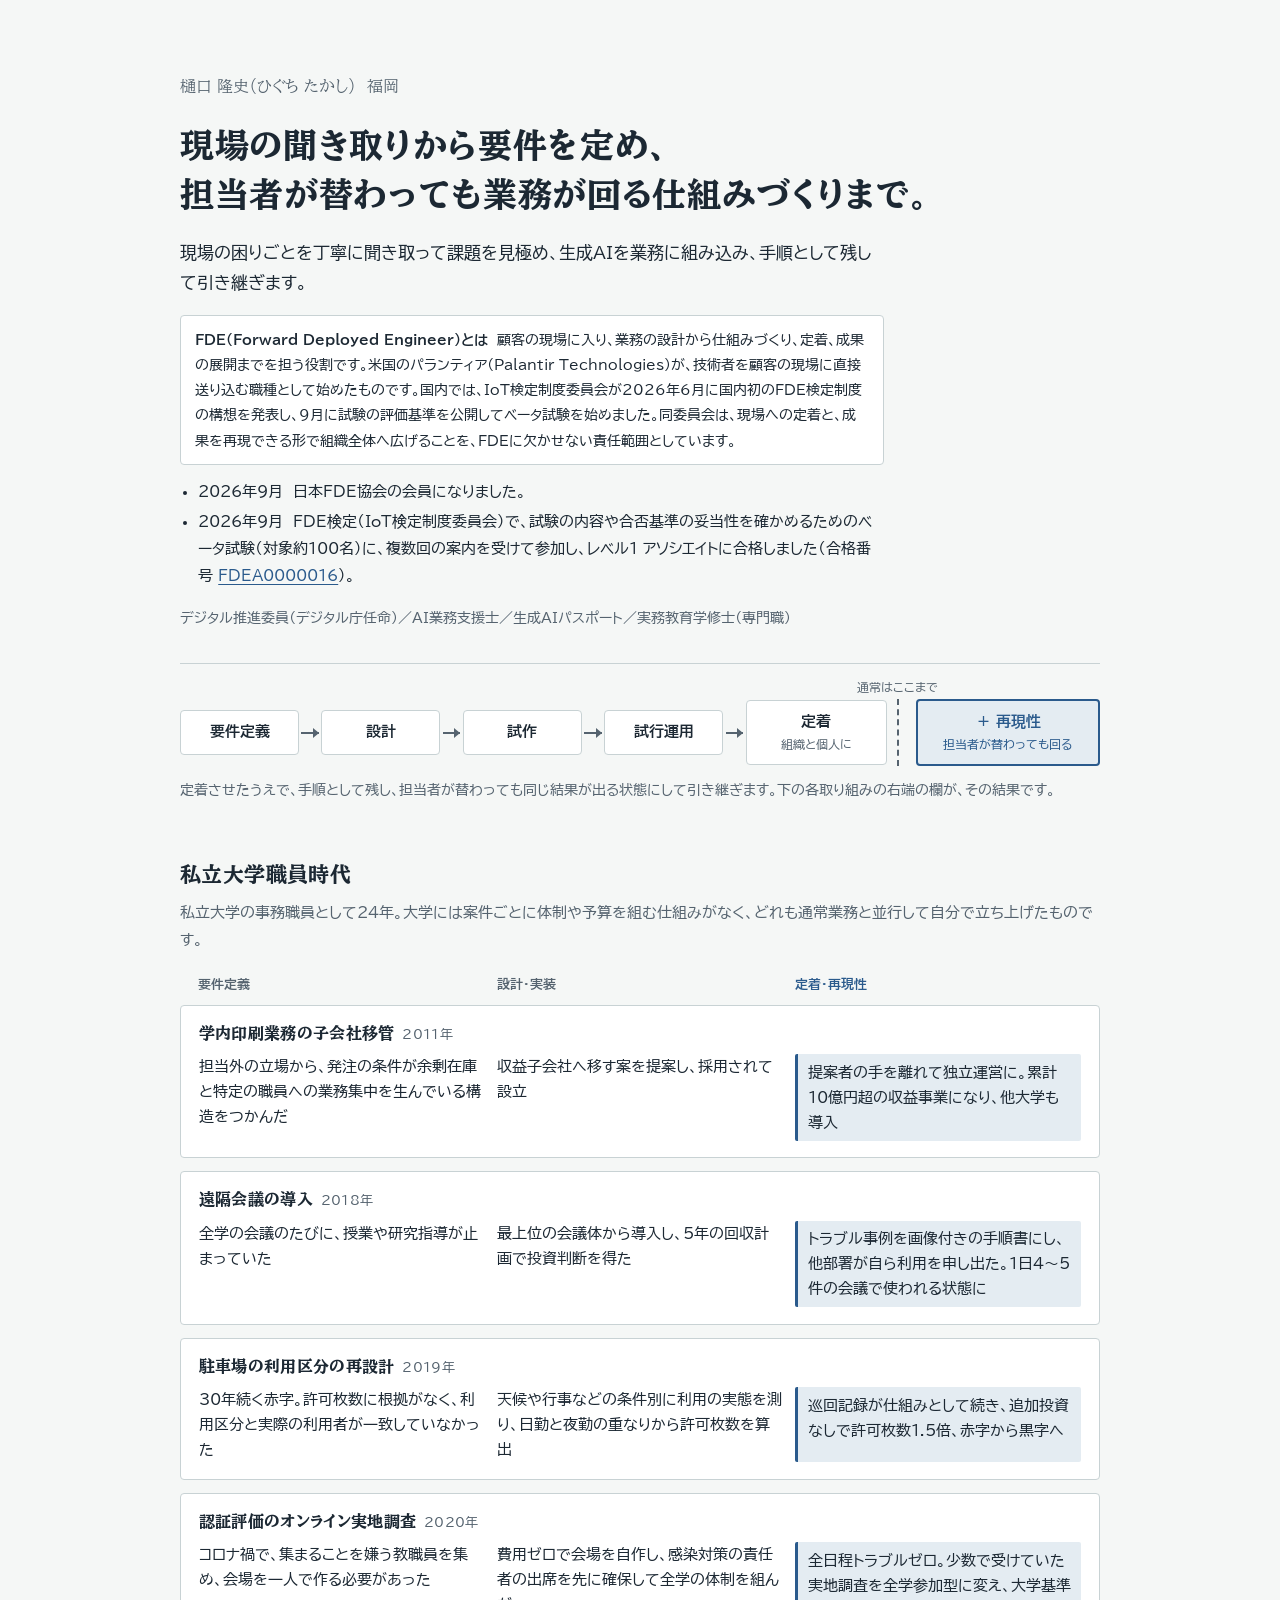
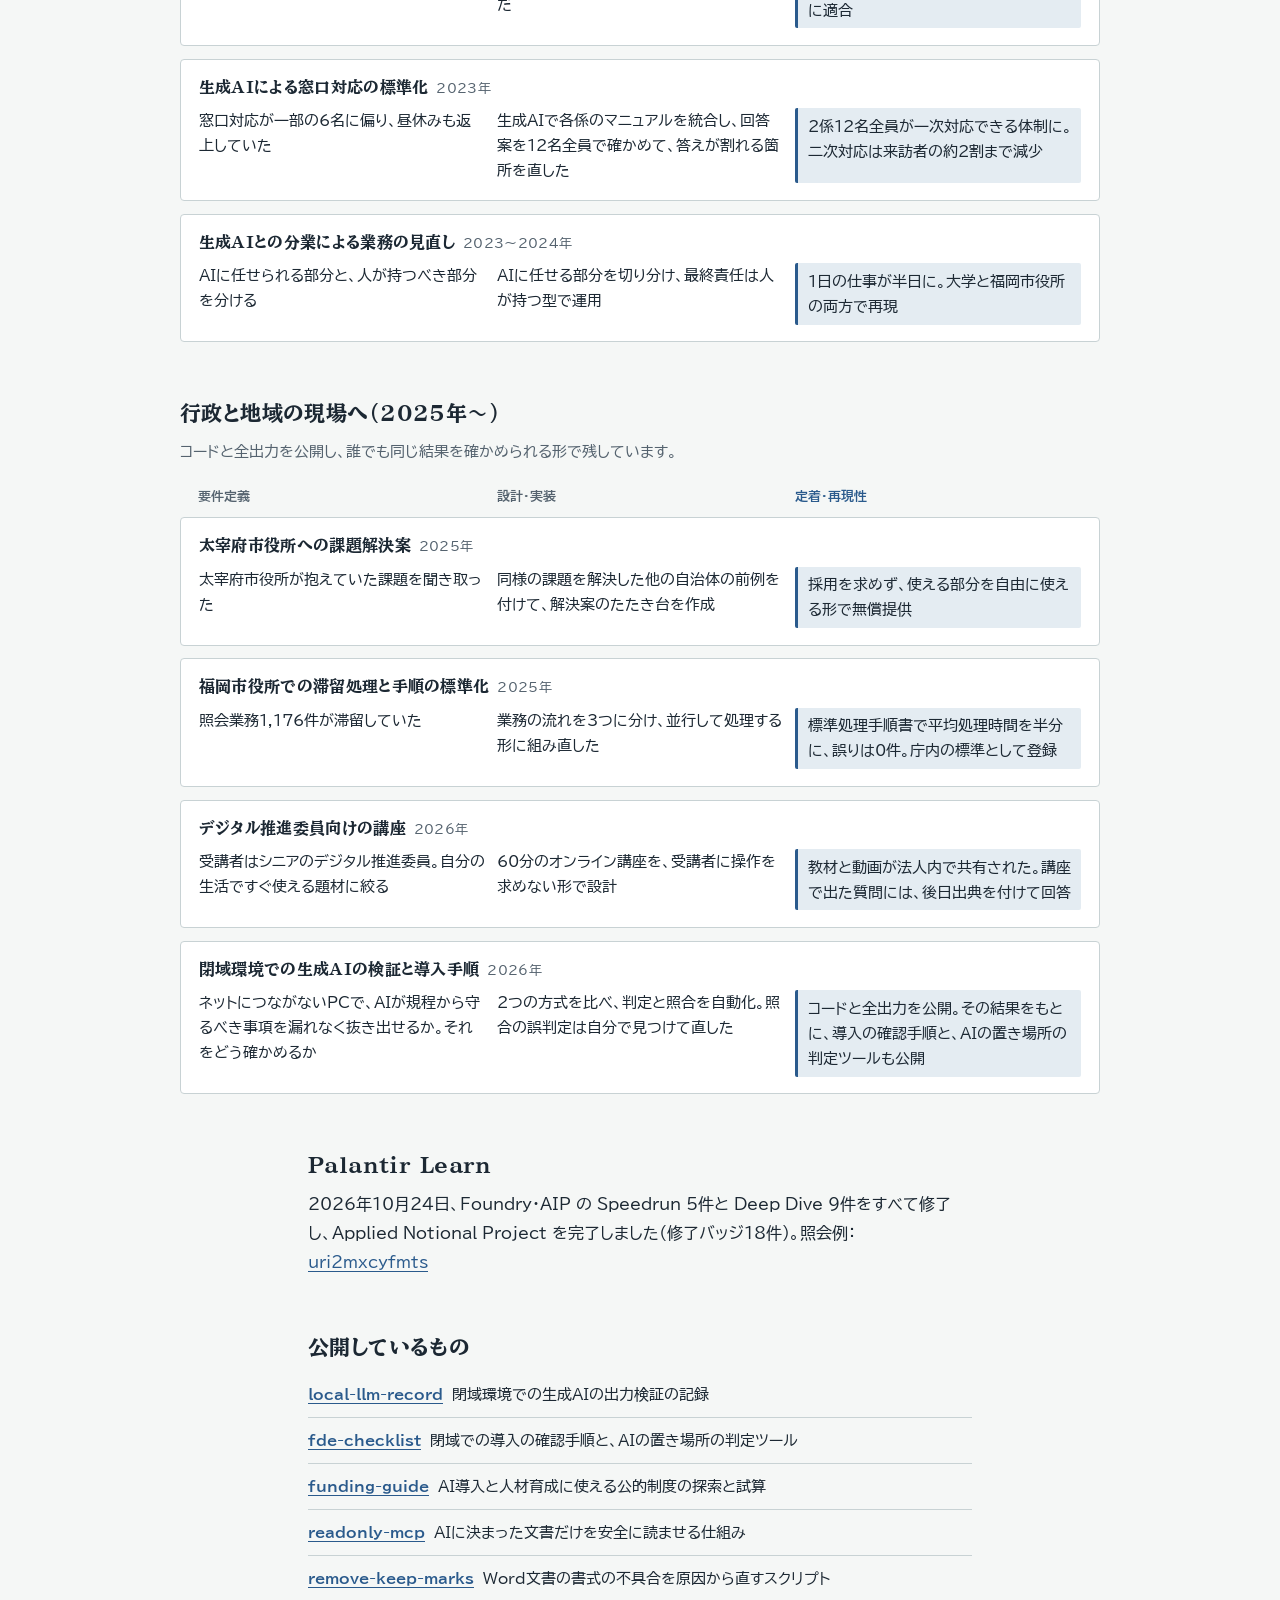
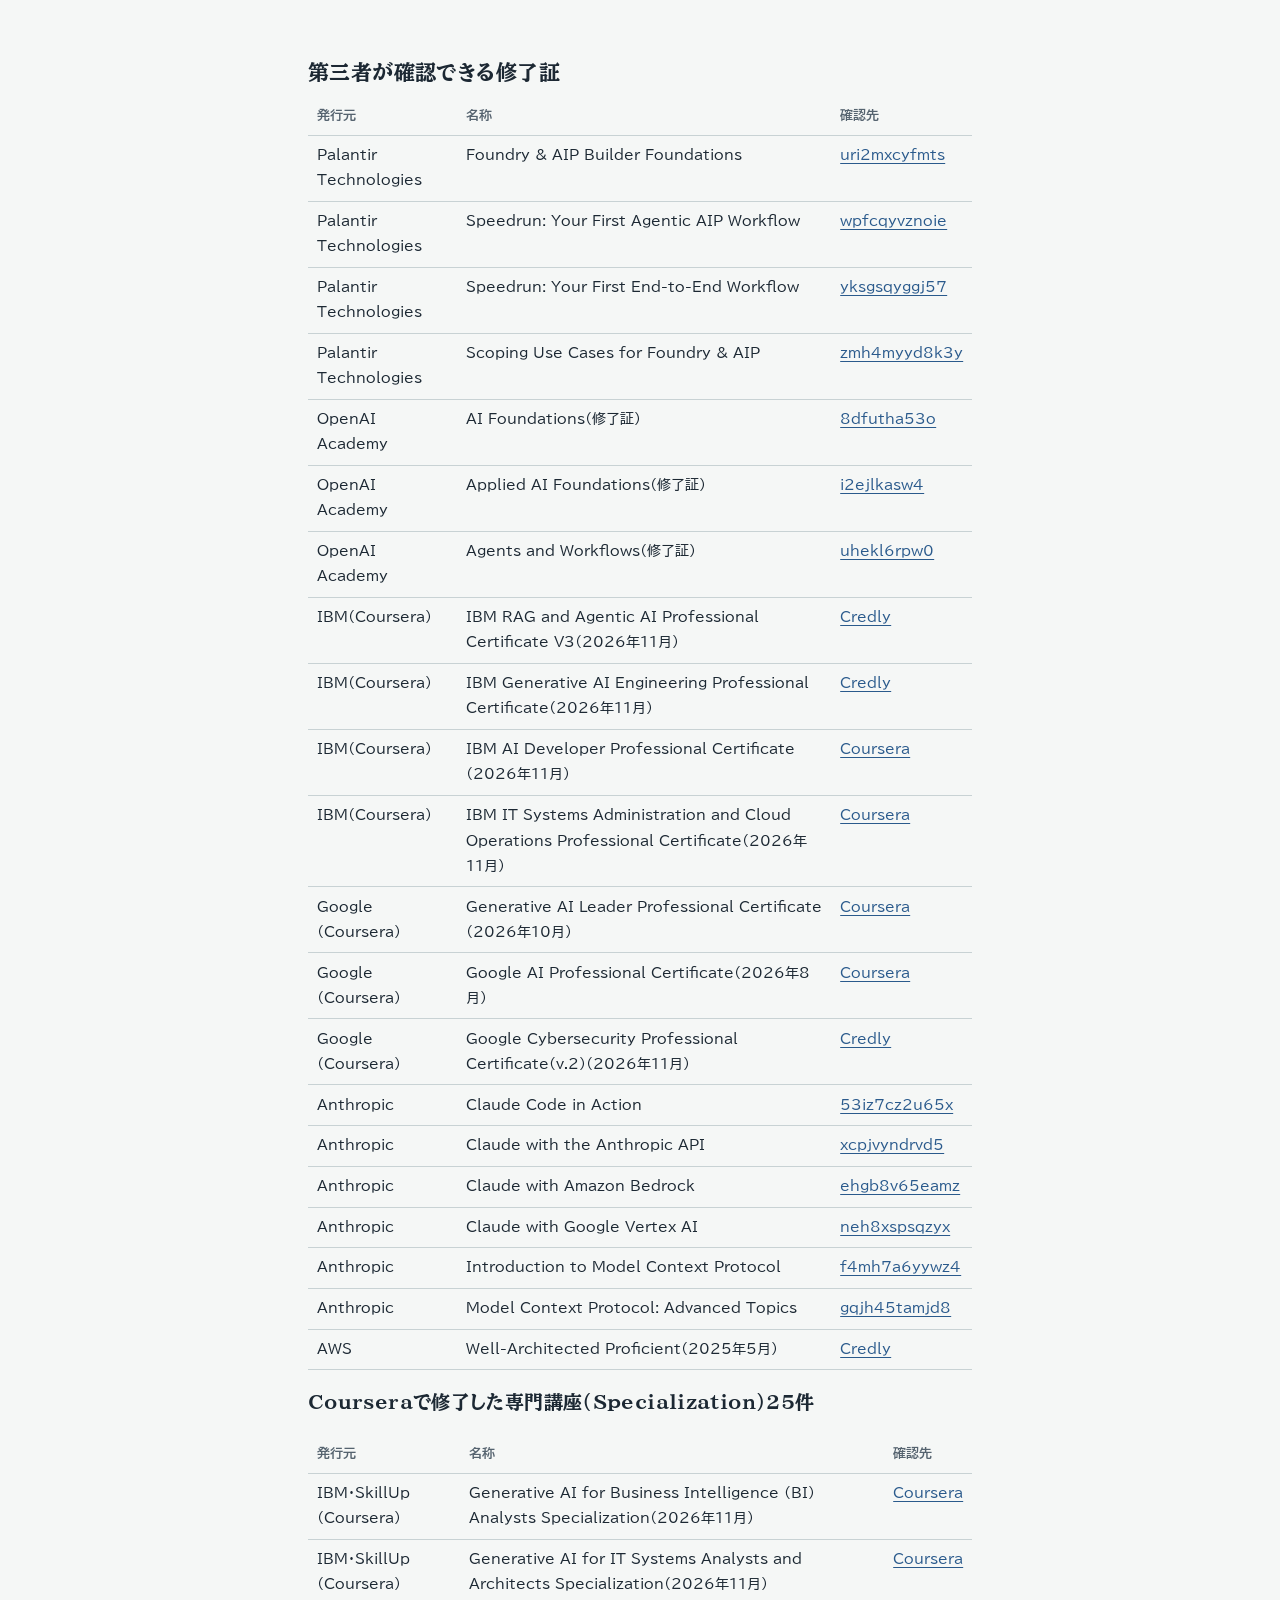
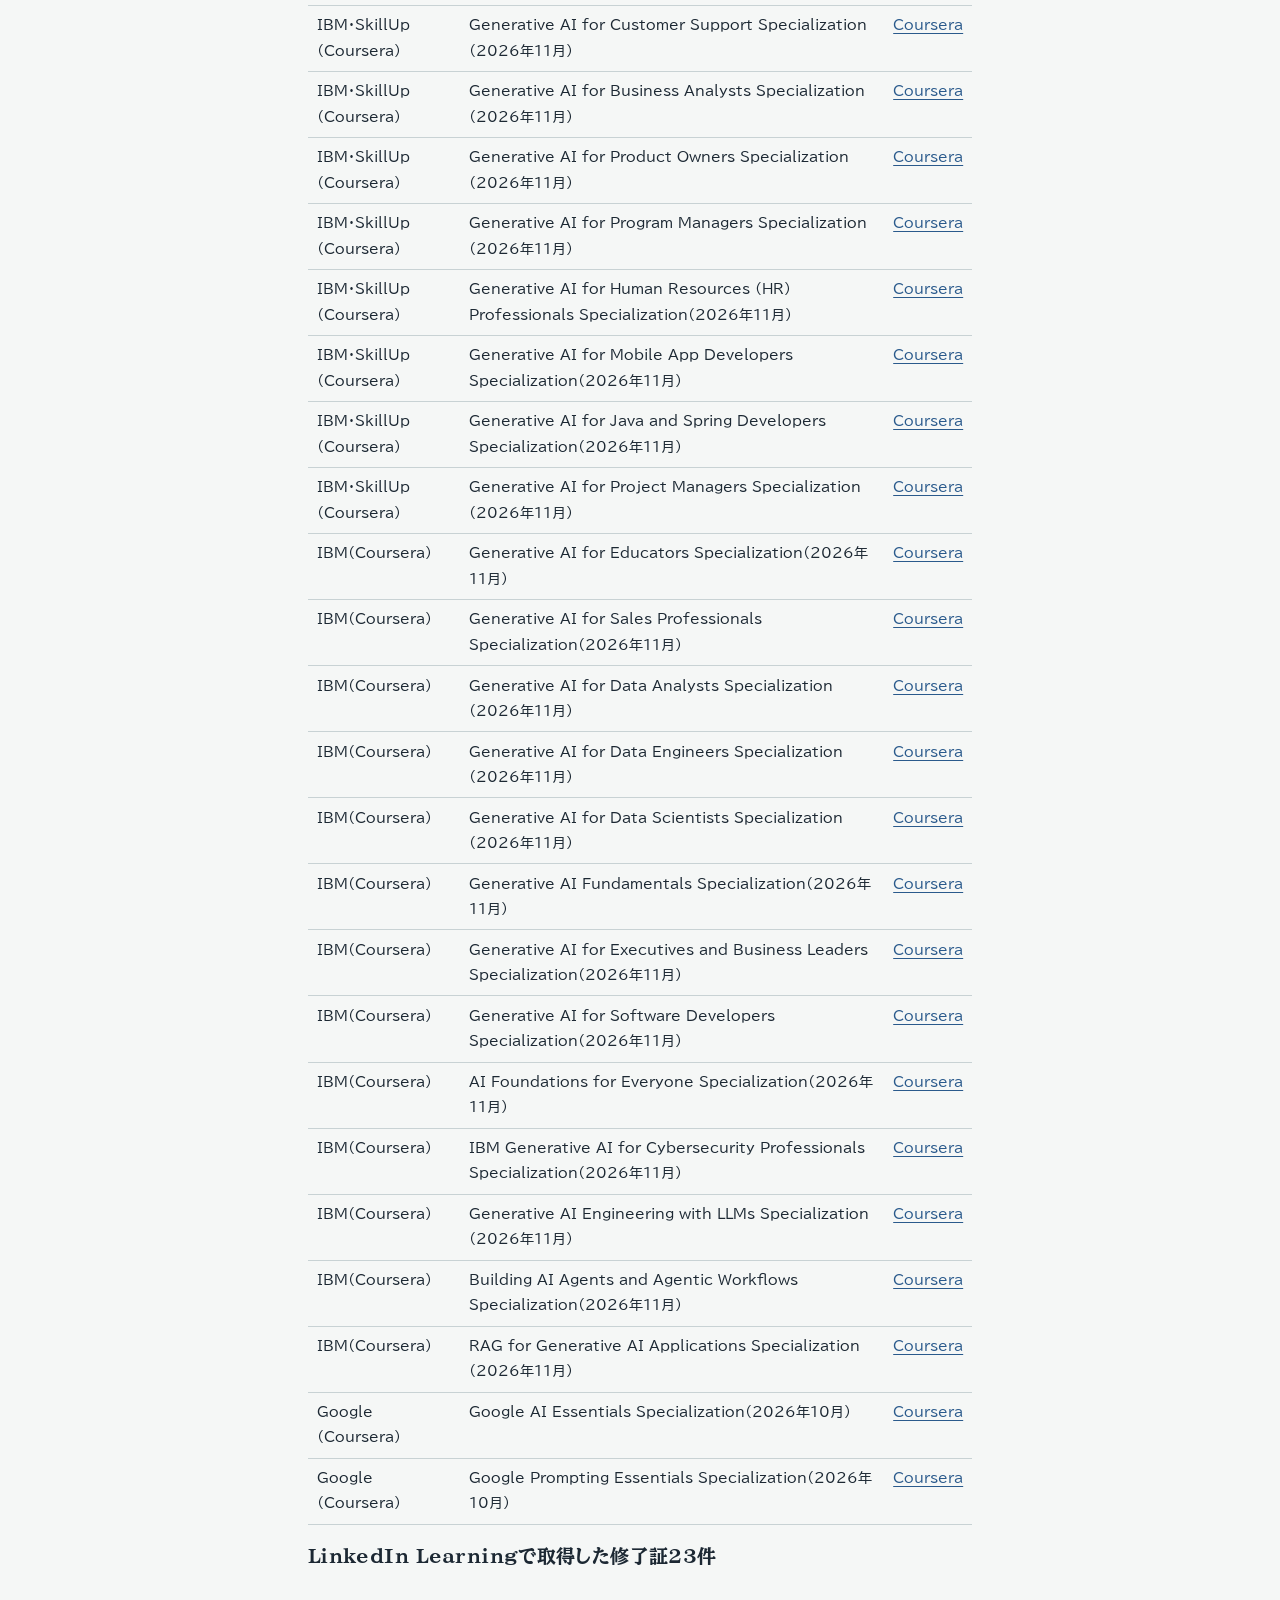
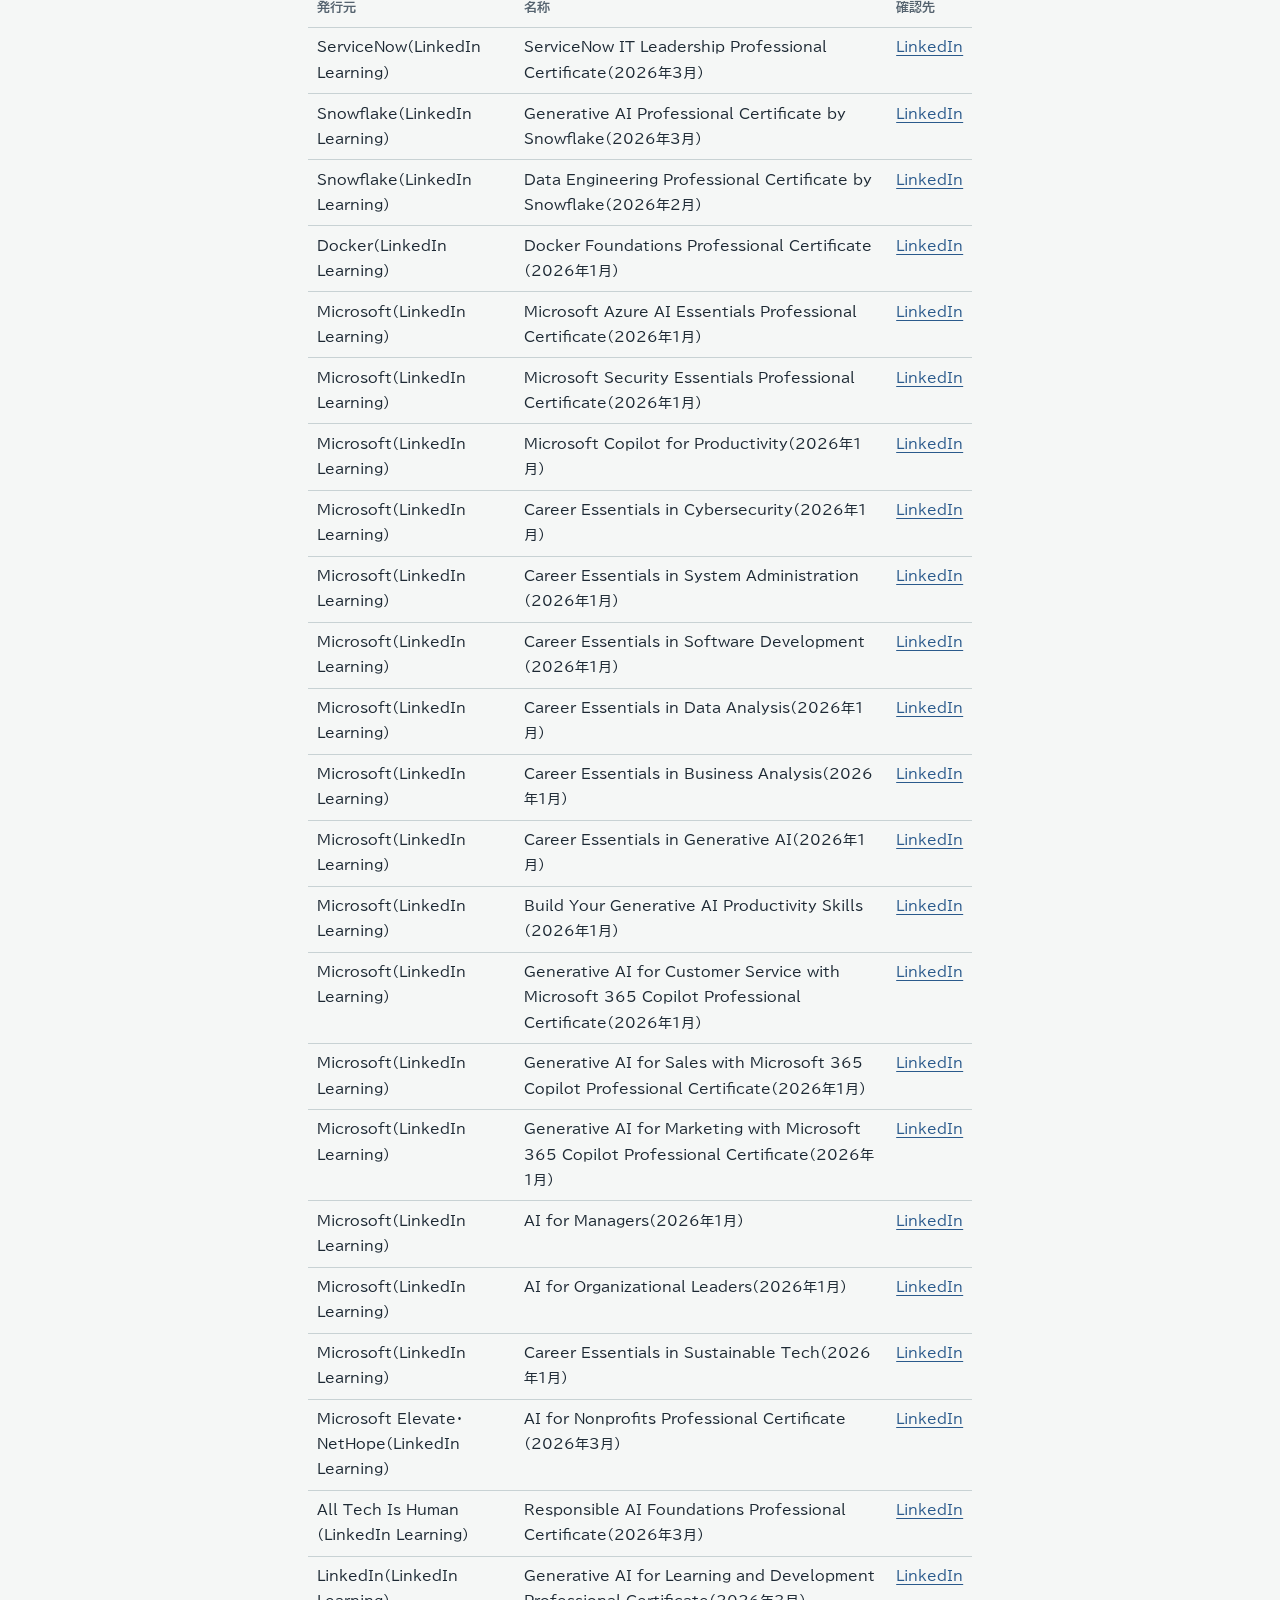
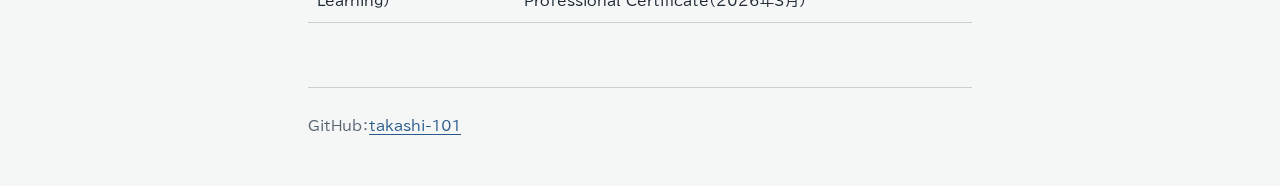
==== index.html @ bcc0b528 "LinkedIn Learningの修了証を一つの表にまとめる" ====
<!DOCTYPE html>
<html lang="ja">
<head>
<meta charset="utf-8">
<meta name="viewport" content="width=device-width, initial-scale=1">
<title>樋口隆史｜現場の聞き取りから要件を定め、担当者が替わっても業務が回る仕組みづくりまで</title>
<meta name="description" content="現場の困りごとを丁寧に聞き取り、課題と要件を見極めて生成AIを業務に組み込み、担当者が替わっても業務が回る仕組みにして引き継ぎます。">
<meta property="og:type" content="website">
<meta property="og:url" content="https://takashi-101.github.io/">
<meta property="og:title" content="樋口隆史｜現場の聞き取りから要件を定め、担当者が替わっても業務が回る仕組みづくりまで">
<meta property="og:description" content="現場の困りごとを丁寧に聞き取り、課題と要件を見極めて生成AIを業務に組み込み、担当者が替わっても業務が回る仕組みにして引き継ぎます。">
<link rel="preconnect" href="https://fonts.googleapis.com">
<link rel="preconnect" href="https://fonts.gstatic.com" crossorigin>
<link href="https://fonts.googleapis.com/css2?family=BIZ+UDPGothic:wght@400;700&family=BIZ+UDPMincho:wght@400;700&display=swap" rel="stylesheet">
<style>
:root{
  --paper:#F5F7F6; --card:#FFFFFF; --ink:#1C2833; --sub:#55636F; --rule:#C8D2D4;
  --ai:#2A5A8C; --tint:#E4ECF2;
  --mincho:"BIZ UDPMincho","Hiragino Mincho ProN","Yu Mincho",serif;
  --gothic:"BIZ UDPGothic","Hiragino Sans","Yu Gothic","Meiryo",sans-serif;
  color-scheme:light;
}
@media (prefers-color-scheme:dark){
  :root{--paper:#141B22;--card:#19222B;--ink:#E6ECEF;--sub:#A3B0BA;--rule:#2F3B45;--ai:#8DB4DE;--tint:#1F2D3A;color-scheme:dark}
}
*{box-sizing:border-box}
html{-webkit-text-size-adjust:100%}
body{margin:0;background:var(--paper);color:var(--ink);font-family:var(--gothic);font-size:1rem;line-height:1.8}
.wrap{max-width:60rem;margin:0 auto;padding:0 1.25rem}
.narrow{max-width:44rem}
a{color:var(--ai);text-underline-offset:.2em}
a:focus-visible{outline:2px solid var(--ai);outline-offset:2px}
h1,h2,h3{font-family:var(--mincho);font-weight:700;line-height:1.45;letter-spacing:.02em}
h2{font-size:1.3rem;margin:3.5rem 0 .6rem}
p{margin:.6rem 0}

header{padding:4.5rem 0 2rem}
.name{font-family:var(--mincho);color:var(--sub);margin:0 0 1.25rem}
h1{font-size:clamp(1.5rem,4.4vw,2.1rem);margin:0 0 1.25rem}
h1 span{display:inline-block}
header>*{max-width:44rem}
header>h1{max-width:none}
.lead{font-size:1.05rem;margin:0 0 1rem}
.about{background:var(--card);border:1px solid var(--rule);border-radius:4px;padding:.7rem .9rem;margin:0 0 .8rem;font-size:.9rem;line-height:1.75}
.about p{margin:0}
.fde{margin:0 0 1rem;padding-left:1.2em;font-size:.95rem}
.fde li{margin:.15rem 0}
.roles{font-size:.88rem;color:var(--sub);margin:0}

.intro{color:var(--sub);font-size:.95rem;margin-bottom:1.25rem}

/* 型の見出し（3段の意味をここで一度だけ示す） */
.flowhead{display:grid;grid-template-columns:1fr 1fr 1fr;gap:.75rem;margin:0 0 .5rem;padding:0 1.1rem;font-size:.82rem;font-weight:700;color:var(--sub)}
.flowhead span:last-child{color:var(--ai)}

.case{background:var(--card);border:1px solid var(--rule);border-radius:4px;padding:1rem 1.1rem 1.05rem;margin:0 0 .8rem}
.case h3{font-size:1.02rem;margin:0 0 .55rem}
.case h3 small{font-family:var(--gothic);font-weight:400;font-size:.82rem;color:var(--sub);margin-left:.6em}
.steps{display:grid;grid-template-columns:1fr 1fr 1fr;gap:.75rem;margin:0}
.steps p{margin:0;font-size:.92rem;line-height:1.7}
.steps p:last-child{background:var(--tint);border-left:3px solid var(--ai);padding:.35rem .6rem;border-radius:2px}
.steps b{display:none}

.works{list-style:none;margin:0;padding:0}
.works li{padding:.55rem 0;border-bottom:1px solid var(--rule);font-size:.95rem}
.works li:last-child{border-bottom:0}
.works a{font-weight:700;margin-right:.6em}

.tbl{overflow-x:auto}
table{border-collapse:collapse;width:100%;font-size:.88rem}
th,td{text-align:left;vertical-align:top;padding:.45rem .55rem;border-bottom:1px solid var(--rule)}
th{color:var(--sub);font-weight:700;font-size:.82rem}
.note{font-size:.85rem;color:var(--sub)}
footer{margin:4rem 0 3rem;padding-top:1rem;border-top:1px solid var(--rule);font-size:.85rem;color:var(--sub)}


/* 工程の図 */
.flow{margin:0 0 1rem;padding:2.2rem 0 0;border-top:1px solid var(--rule)}
.flow ol{list-style:none;margin:0;padding:0;display:flex;align-items:stretch;gap:0}
.flow li{flex:1 1 0;display:flex;align-items:center}
.flow .node{flex:1;text-align:center;font-size:.92rem;font-weight:700;padding:.7rem .3rem;border:1px solid var(--rule);border-radius:4px;background:var(--card);line-height:1.4}
.flow li:not(:last-child)::after{content:"";flex:0 0 1.1rem;height:2px;background:var(--sub);margin:0 .15rem;position:relative}
.flow li:not(:last-child){position:relative}
.flow li:not(:last-child)::before{content:"";position:absolute;right:.15rem;top:50%;width:0;height:0;border-left:6px solid var(--sub);border-top:5px solid transparent;border-bottom:5px solid transparent;transform:translateY(-50%)}
.flow .plus .node{background:var(--tint);border:2px solid var(--ai);color:var(--ai);flex:1.3}
.flow .plus{flex:1.3 1 0}
.flow .node small{display:block;font-weight:400;font-size:.76rem;color:var(--sub);margin-top:.2rem}
.flow .plus .node small{color:var(--ai)}
.flow .last::after,.flow .last::before{display:none}
.flow .plus{position:relative;padding-left:1.1rem;margin-left:.6rem;border-left:2px dashed var(--sub)}
.flow .plus .mark{position:absolute;left:-.1rem;top:-1.35rem;font-size:.72rem;color:var(--sub);white-space:nowrap;transform:translateX(-50%)}
.flow p{font-size:.88rem;color:var(--sub);margin:.7rem 0 0}
@media (max-width:42rem){
  .flow ol{flex-wrap:wrap;gap:.5rem .2rem}
  .flow li{flex:0 0 calc(33.33% - .2rem)}
  .flow .plus{flex:0 0 100%;border-left:0;margin-left:0;padding-left:0;border-top:2px dashed var(--sub);padding-top:1.3rem;margin-top:.4rem}
  .flow .plus .mark{left:0;top:.2rem;transform:none}
}
@media (max-width:42rem){
  .flowhead{display:none}
  .steps{grid-template-columns:1fr;gap:.45rem}
  .steps b{display:block;font-size:.78rem;color:var(--sub);margin-bottom:.1rem}
  .steps p:last-child b{color:var(--ai)}
}
</style>
</head>
<body>

<div class="wrap">
<header>
  <p class="name">樋口 隆史（ひぐち たかし）　福岡</p>
  <h1><span>現場の聞き取りから要件を定め、</span><br><span>担当者が替わっても</span><span>業務が回る仕組みづくりまで。</span></h1>
  <p class="lead">現場の困りごとを丁寧に聞き取って課題を見極め、生成AIを業務に組み込み、手順として残して引き継ぎます。</p>
  <div class="about">
    <p><b>FDE（Forward Deployed Engineer）とは</b>　顧客の現場に入り、業務の設計から仕組みづくり、定着、成果の展開までを担う役割です。米国のパランティア（Palantir Technologies）が、技術者を顧客の現場に直接送り込む職種として始めたものです。国内では、IoT検定制度委員会が2026年6月に国内初のFDE検定制度の構想を発表し、9月に試験の評価基準を公開してベータ試験を始めました。同委員会は、現場への定着と、成果を再現できる形で組織全体へ広げることを、FDEに欠かせない責任範囲としています。</p>
  </div>
  <ul class="fde">
    <li>2026年9月　日本FDE協会の会員になりました。</li>
    <li>2026年9月　FDE検定（IoT検定制度委員会）で、試験の内容や合否基準の妥当性を確かめるためのベータ試験（対象約100名）に、複数回の案内を受けて参加し、レベル1 アソシエイトに合格しました（合格番号 <a href="https://tcert.co/xH1DLiewQ9">FDEA0000016</a>）。</li>
  </ul>
  <p class="roles">デジタル推進委員（デジタル庁任命）／AI業務支援士／生成AIパスポート／実務教育学修士（専門職）</p>
</header>

<section class="flow" aria-label="仕事の進め方">
  <ol>
    <li><span class="node">要件定義</span></li>
    <li><span class="node">設計</span></li>
    <li><span class="node">試作</span></li>
    <li><span class="node">試行運用</span></li>
    <li class="last"><span class="node">定着<small>組織と個人に</small></span></li>
    <li class="plus"><span class="mark">通常はここまで</span><span class="node">＋ 再現性<small>担当者が替わっても回る</small></span></li>
  </ol>
  <p>定着させたうえで、手順として残し、担当者が替わっても同じ結果が出る状態にして引き継ぎます。下の各取り組みの右端の欄が、その結果です。</p>
</section>
</div>

<div class="wrap">
<section>
  <h2>私立大学職員時代</h2>
  <p class="intro">私立大学の事務職員として24年。大学には案件ごとに体制や予算を組む仕組みがなく、どれも通常業務と並行して自分で立ち上げたものです。</p>

  <div class="flowhead" aria-hidden="true"><span>要件定義</span><span>設計・実装</span><span>定着・再現性</span></div>

  <article class="case">
    <h3>学内印刷業務の子会社移管<small>2011年</small></h3>
    <div class="steps">
      <p><b>要件定義</b>担当外の立場から、発注の条件が余剰在庫と特定の職員への業務集中を生んでいる構造をつかんだ</p>
      <p><b>設計・実装</b>収益子会社へ移す案を提案し、採用されて設立</p>
      <p><b>定着・再現性</b>提案者の手を離れて独立運営に。累計10億円超の収益事業になり、他大学も導入</p>
    </div>
  </article>

  <article class="case">
    <h3>遠隔会議の導入<small>2018年</small></h3>
    <div class="steps">
      <p><b>要件定義</b>全学の会議のたびに、授業や研究指導が止まっていた</p>
      <p><b>設計・実装</b>最上位の会議体から導入し、5年の回収計画で投資判断を得た</p>
      <p><b>定着・再現性</b>トラブル事例を画像付きの手順書にし、他部署が自ら利用を申し出た。1日4〜5件の会議で使われる状態に</p>
    </div>
  </article>

  <article class="case">
    <h3>駐車場の利用区分の再設計<small>2019年</small></h3>
    <div class="steps">
      <p><b>要件定義</b>30年続く赤字。許可枚数に根拠がなく、利用区分と実際の利用者が一致していなかった</p>
      <p><b>設計・実装</b>天候や行事などの条件別に利用の実態を測り、日勤と夜勤の重なりから許可枚数を算出</p>
      <p><b>定着・再現性</b>巡回記録が仕組みとして続き、追加投資なしで許可枚数1.5倍、赤字から黒字へ</p>
    </div>
  </article>

  <article class="case">
    <h3>認証評価のオンライン実地調査<small>2020年</small></h3>
    <div class="steps">
      <p><b>要件定義</b>コロナ禍で、集まることを嫌う教職員を集め、会場を一人で作る必要があった</p>
      <p><b>設計・実装</b>費用ゼロで会場を自作し、感染対策の責任者の出席を先に確保して全学の体制を組んだ</p>
      <p><b>定着・再現性</b>全日程トラブルゼロ。少数で受けていた実地調査を全学参加型に変え、大学基準に適合</p>
    </div>
  </article>

  <article class="case">
    <h3>生成AIによる窓口対応の標準化<small>2023年</small></h3>
    <div class="steps">
      <p><b>要件定義</b>窓口対応が一部の6名に偏り、昼休みも返上していた</p>
      <p><b>設計・実装</b>生成AIで各係のマニュアルを統合し、回答案を12名全員で確かめて、答えが割れる箇所を直した</p>
      <p><b>定着・再現性</b>2係12名全員が一次対応できる体制に。二次対応は来訪者の約2割まで減少</p>
    </div>
  </article>

  <article class="case">
    <h3>生成AIとの分業による業務の見直し<small>2023〜2024年</small></h3>
    <div class="steps">
      <p><b>要件定義</b>AIに任せられる部分と、人が持つべき部分を分ける</p>
      <p><b>設計・実装</b>AIに任せる部分を切り分け、最終責任は人が持つ型で運用</p>
      <p><b>定着・再現性</b>1日の仕事が半日に。大学と福岡市役所の両方で再現</p>
    </div>
  </article>
</section>

<section>
  <h2>行政と地域の現場へ（2025年〜）</h2>
  <p class="intro">コードと全出力を公開し、誰でも同じ結果を確かめられる形で残しています。</p>

  <div class="flowhead" aria-hidden="true"><span>要件定義</span><span>設計・実装</span><span>定着・再現性</span></div>

  <article class="case">
    <h3>太宰府市役所への課題解決案<small>2025年</small></h3>
    <div class="steps">
      <p><b>要件定義</b>太宰府市役所が抱えていた課題を聞き取った</p>
      <p><b>設計・実装</b>同様の課題を解決した他の自治体の前例を付けて、解決案のたたき台を作成</p>
      <p><b>定着・再現性</b>採用を求めず、使える部分を自由に使える形で無償提供</p>
    </div>
  </article>

  <article class="case">
    <h3>福岡市役所での滞留処理と手順の標準化<small>2025年</small></h3>
    <div class="steps">
      <p><b>要件定義</b>照会業務1,176件が滞留していた</p>
      <p><b>設計・実装</b>業務の流れを3つに分け、並行して処理する形に組み直した</p>
      <p><b>定着・再現性</b>標準処理手順書で平均処理時間を半分に、誤りは0件。庁内の標準として登録</p>
    </div>
  </article>

  <article class="case">
    <h3>デジタル推進委員向けの講座<small>2026年</small></h3>
    <div class="steps">
      <p><b>要件定義</b>受講者はシニアのデジタル推進委員。自分の生活ですぐ使える題材に絞る</p>
      <p><b>設計・実装</b>60分のオンライン講座を、受講者に操作を求めない形で設計</p>
      <p><b>定着・再現性</b>教材と動画が法人内で共有された。講座で出た質問には、後日出典を付けて回答</p>
    </div>
  </article>

  <article class="case">
    <h3>閉域環境での生成AIの検証と導入手順<small>2026年</small></h3>
    <div class="steps">
      <p><b>要件定義</b>ネットにつながないPCで、AIが規程から守るべき事項を漏れなく抜き出せるか。それをどう確かめるか</p>
      <p><b>設計・実装</b>2つの方式を比べ、判定と照合を自動化。照合の誤判定は自分で見つけて直した</p>
      <p><b>定着・再現性</b>コードと全出力を公開。その結果をもとに、導入の確認手順と、AIの置き場所の判定ツールも公開</p>
    </div>
  </article>
</section>
</div>

<div class="wrap narrow">
<section>
  <h2>Palantir Learn</h2>
  <p>2026年10月24日、Foundry・AIP の Speedrun 5件と Deep Dive 9件をすべて修了し、Applied Notional Project を完了しました（修了バッジ18件）。照会例：<a href="https://verify.skilljar.com/c/uri2mxcyfmts">uri2mxcyfmts</a></p>
</section>

<section>
  <h2>公開しているもの</h2>
  <ul class="works">
    <li><a href="https://github.com/takashi-101/local-llm-record">local-llm-record</a>閉域環境での生成AIの出力検証の記録</li>
    <li><a href="https://github.com/takashi-101/fde-checklist">fde-checklist</a>閉域での導入の確認手順と、AIの置き場所の判定ツール</li>
    <li><a href="https://github.com/takashi-101/funding-guide">funding-guide</a>AI導入と人材育成に使える公的制度の探索と試算</li>
    <li><a href="https://github.com/takashi-101/readonly-mcp">readonly-mcp</a>AIに決まった文書だけを安全に読ませる仕組み</li>
    <li><a href="https://github.com/takashi-101/remove-keep-marks">remove-keep-marks</a>Word文書の書式の不具合を原因から直すスクリプト</li>
  </ul>
</section>

<section>
  <h2>第三者が確認できる修了証</h2>
  <div class="tbl">
  <table>
    <thead><tr><th>発行元</th><th>名称</th><th>確認先</th></tr></thead>
    <tbody>
<!-- 確認先のURLが入ったら、コメントを外して表に戻す
      <tr><td>生成AI活用普及協会</td><td>生成AIパスポート（2023年10月）</td><td>オープンバッジ</td></tr>
      <tr><td>IT整備士協会</td><td>AI業務支援士（2026年7月）</td><td>オープンバッジ</td></tr>
            <tr><td>AWS</td><td>Security Champion</td><td>Credly</td></tr>
-->
      <tr><td>Palantir Technologies</td><td>Foundry &amp; AIP Builder Foundations</td><td><a href="https://verify.skilljar.com/c/uri2mxcyfmts">uri2mxcyfmts</a></td></tr>
      <tr><td>Palantir Technologies</td><td>Speedrun: Your First Agentic AIP Workflow</td><td><a href="https://verify.skilljar.com/c/wpfcqyvznoie">wpfcqyvznoie</a></td></tr>
      <tr><td>Palantir Technologies</td><td>Speedrun: Your First End-to-End Workflow</td><td><a href="https://verify.skilljar.com/c/yksgsqyggj57">yksgsqyggj57</a></td></tr>
      <tr><td>Palantir Technologies</td><td>Scoping Use Cases for Foundry &amp; AIP</td><td><a href="https://verify.skilljar.com/c/zmh4myyd8k3y">zmh4myyd8k3y</a></td></tr>
      <tr><td>OpenAI Academy</td><td>AI Foundations（修了証）</td><td><a href="https://academy.openai.com/public/certificate/8dfutha53o">8dfutha53o</a></td></tr>
      <tr><td>OpenAI Academy</td><td>Applied AI Foundations（修了証）</td><td><a href="https://academy.openai.com/public/certificate/i2ejlkasw4">i2ejlkasw4</a></td></tr>
      <tr><td>OpenAI Academy</td><td>Agents and Workflows（修了証）</td><td><a href="https://academy.openai.com/public/certificate/uhekl6rpw0">uhekl6rpw0</a></td></tr>
      <tr><td>IBM（Coursera）</td><td>IBM RAG and Agentic AI Professional Certificate V3（2026年11月）</td><td><a href="https://www.credly.com/badges/3baa9254-f73c-4769-9448-77fb24473c1d">Credly</a></td></tr>
      <tr><td>IBM（Coursera）</td><td>IBM Generative AI Engineering Professional Certificate（2026年11月）</td><td><a href="https://www.credly.com/badges/7364adab-8350-4eef-b94c-94e8dc659570">Credly</a></td></tr>
      <tr><td>IBM（Coursera）</td><td>IBM AI Developer Professional Certificate（2026年11月）</td><td><a href="https://coursera.org/verify/professional-cert/EVOJO156B4DD">Coursera</a></td></tr>
      <tr><td>IBM（Coursera）</td><td>IBM IT Systems Administration and Cloud Operations Professional Certificate（2026年11月）</td><td><a href="https://coursera.org/verify/professional-cert/R0UQAPOVDB9Z">Coursera</a></td></tr>
      <tr><td>Google（Coursera）</td><td>Generative AI Leader Professional Certificate（2026年10月）</td><td><a href="https://coursera.org/verify/professional-cert/8MZPU6931BCZ">Coursera</a></td></tr>
      <tr><td>Google（Coursera）</td><td>Google AI Professional Certificate（2026年8月）</td><td><a href="https://coursera.org/verify/professional-cert/H9FY7ZPABIVQ">Coursera</a></td></tr>
      <tr><td>Google（Coursera）</td><td>Google Cybersecurity Professional Certificate(v.2)（2026年11月）</td><td><a href="https://www.credly.com/badges/90bbb775-f9b8-4aef-bc24-1ed7c67d17e4">Credly</a></td></tr>
      <tr><td>Anthropic</td><td>Claude Code in Action</td><td><a href="https://verify.skilljar.com/c/53iz7cz2u65x">53iz7cz2u65x</a></td></tr>
      <tr><td>Anthropic</td><td>Claude with the Anthropic API</td><td><a href="https://verify.skilljar.com/c/xcpjvyndrvd5">xcpjvyndrvd5</a></td></tr>
      <tr><td>Anthropic</td><td>Claude with Amazon Bedrock</td><td><a href="https://verify.skilljar.com/c/ehgb8v65eamz">ehgb8v65eamz</a></td></tr>
      <tr><td>Anthropic</td><td>Claude with Google Vertex AI</td><td><a href="https://verify.skilljar.com/c/neh8xspsqzyx">neh8xspsqzyx</a></td></tr>
      <tr><td>Anthropic</td><td>Introduction to Model Context Protocol</td><td><a href="https://verify.skilljar.com/c/f4mh7a6yywz4">f4mh7a6yywz4</a></td></tr>
      <tr><td>Anthropic</td><td>Model Context Protocol: Advanced Topics</td><td><a href="https://verify.skilljar.com/c/gqjh45tamjd8">gqjh45tamjd8</a></td></tr>
      <tr><td>AWS</td><td>Well-Architected Proficient（2025年5月）</td><td><a href="https://www.credly.com/badges/02e7928f-cf12-4e2e-83c3-d47b12386eb8">Credly</a></td></tr>
    </tbody>
  </table>
  </div>
  <h3>Courseraで修了した専門講座（Specialization）25件</h3>
  <div class="tbl">
  <table>
    <thead><tr><th>発行元</th><th>名称</th><th>確認先</th></tr></thead>
    <tbody>
    <tr><td>IBM・SkillUp（Coursera）</td><td>Generative AI for Business Intelligence (BI) Analysts Specialization（2026年11月）</td><td><a href="https://coursera.org/verify/specialization/KGUS6SXC6YFV">Coursera</a></td></tr>
    <tr><td>IBM・SkillUp（Coursera）</td><td>Generative AI for IT Systems Analysts and Architects Specialization（2026年11月）</td><td><a href="https://coursera.org/verify/specialization/9SSL1IJ876WO">Coursera</a></td></tr>
    <tr><td>IBM・SkillUp（Coursera）</td><td>Generative AI for Customer Support Specialization（2026年11月）</td><td><a href="https://coursera.org/verify/specialization/OMTLYQ07JYCJ">Coursera</a></td></tr>
    <tr><td>IBM・SkillUp（Coursera）</td><td>Generative AI for Business Analysts Specialization（2026年11月）</td><td><a href="https://coursera.org/verify/specialization/55QU54K709E6">Coursera</a></td></tr>
    <tr><td>IBM・SkillUp（Coursera）</td><td>Generative AI for Product Owners Specialization（2026年11月）</td><td><a href="https://coursera.org/verify/specialization/GV933L70CF5H">Coursera</a></td></tr>
    <tr><td>IBM・SkillUp（Coursera）</td><td>Generative AI for Program Managers Specialization（2026年11月）</td><td><a href="https://coursera.org/verify/specialization/2UM2B4YPBE3R">Coursera</a></td></tr>
    <tr><td>IBM・SkillUp（Coursera）</td><td>Generative AI for Human Resources (HR) Professionals Specialization（2026年11月）</td><td><a href="https://coursera.org/verify/specialization/37E7C5NP1PBH">Coursera</a></td></tr>
    <tr><td>IBM・SkillUp（Coursera）</td><td>Generative AI for Mobile App Developers Specialization（2026年11月）</td><td><a href="https://coursera.org/verify/specialization/JR6T1E2RQ9N4">Coursera</a></td></tr>
    <tr><td>IBM・SkillUp（Coursera）</td><td>Generative AI for Java and Spring Developers Specialization（2026年11月）</td><td><a href="https://coursera.org/verify/specialization/B9QN8DNIG02S">Coursera</a></td></tr>
    <tr><td>IBM・SkillUp（Coursera）</td><td>Generative AI for Project Managers Specialization（2026年11月）</td><td><a href="https://coursera.org/verify/specialization/GP6H5OLNH2C0">Coursera</a></td></tr>
    <tr><td>IBM（Coursera）</td><td>Generative AI for Educators Specialization（2026年11月）</td><td><a href="https://coursera.org/verify/specialization/201S3URRD6PC">Coursera</a></td></tr>
    <tr><td>IBM（Coursera）</td><td>Generative AI for Sales Professionals Specialization（2026年11月）</td><td><a href="https://coursera.org/verify/specialization/YPDDPFNZ023P">Coursera</a></td></tr>
    <tr><td>IBM（Coursera）</td><td>Generative AI for Data Analysts Specialization（2026年11月）</td><td><a href="https://coursera.org/verify/specialization/YGUR9S8VTTEY">Coursera</a></td></tr>
    <tr><td>IBM（Coursera）</td><td>Generative AI for Data Engineers Specialization（2026年11月）</td><td><a href="https://coursera.org/verify/specialization/5BDOBS95XGH0">Coursera</a></td></tr>
    <tr><td>IBM（Coursera）</td><td>Generative AI for Data Scientists Specialization（2026年11月）</td><td><a href="https://coursera.org/verify/specialization/KJVF3L4E0UQP">Coursera</a></td></tr>
    <tr><td>IBM（Coursera）</td><td>Generative AI Fundamentals Specialization（2026年11月）</td><td><a href="https://coursera.org/verify/specialization/PCQP03UXKDYZ">Coursera</a></td></tr>
    <tr><td>IBM（Coursera）</td><td>Generative AI for Executives and Business Leaders Specialization（2026年11月）</td><td><a href="https://coursera.org/verify/specialization/YZ1G6P9A9ZR9">Coursera</a></td></tr>
    <tr><td>IBM（Coursera）</td><td>Generative AI for Software Developers Specialization（2026年11月）</td><td><a href="https://coursera.org/verify/specialization/ZOK95KMOY3CE">Coursera</a></td></tr>
    <tr><td>IBM（Coursera）</td><td>AI Foundations for Everyone Specialization（2026年11月）</td><td><a href="https://coursera.org/verify/specialization/59HG8CJJO4U3">Coursera</a></td></tr>
    <tr><td>IBM（Coursera）</td><td>IBM Generative AI for Cybersecurity Professionals Specialization（2026年11月）</td><td><a href="https://coursera.org/verify/specialization/K06Q6MGL83VN">Coursera</a></td></tr>
    <tr><td>IBM（Coursera）</td><td>Generative AI Engineering with LLMs Specialization（2026年11月）</td><td><a href="https://coursera.org/verify/specialization/2H28YMTAH0MC">Coursera</a></td></tr>
    <tr><td>IBM（Coursera）</td><td>Building AI Agents and Agentic Workflows Specialization（2026年11月）</td><td><a href="https://coursera.org/verify/specialization/3RJ5WQS97R7J">Coursera</a></td></tr>
    <tr><td>IBM（Coursera）</td><td>RAG for Generative AI Applications Specialization（2026年11月）</td><td><a href="https://coursera.org/verify/specialization/UR7PYSSSBXZ3">Coursera</a></td></tr>
    <tr><td>Google（Coursera）</td><td>Google AI Essentials Specialization（2026年10月）</td><td><a href="https://coursera.org/verify/specialization/101M4AEO8E8T">Coursera</a></td></tr>
    <tr><td>Google（Coursera）</td><td>Google Prompting Essentials Specialization（2026年10月）</td><td><a href="https://coursera.org/verify/specialization/FDQOYMDUDI15">Coursera</a></td></tr>
    </tbody>
  </table>
  </div>
  <h3>LinkedIn Learningで取得した修了証23件</h3>
  <div class="tbl">
  <table>
    <thead><tr><th>発行元</th><th>名称</th><th>確認先</th></tr></thead>
    <tbody>
    <tr><td>ServiceNow（LinkedIn Learning）</td><td>ServiceNow IT Leadership Professional Certificate（2026年3月）</td><td><a href="https://www.linkedin.com/learning/certificates/bb6638f7d04cd987fc28f3cf4d6ad32d4d9e998ace8136897b9b5f7c48e92d67">LinkedIn</a></td></tr>
    <tr><td>Snowflake（LinkedIn Learning）</td><td>Generative AI Professional Certificate by Snowflake（2026年3月）</td><td><a href="https://www.linkedin.com/learning/certificates/126a02d48bec6915065b2121e7428e001eec67a1801c7d5b520a885632dd7b4f">LinkedIn</a></td></tr>
    <tr><td>Snowflake（LinkedIn Learning）</td><td>Data Engineering Professional Certificate by Snowflake（2026年2月）</td><td><a href="https://www.linkedin.com/learning/certificates/511f730a2056096e49b065be17d96c5d365a4ca31ff7b7f92252d20fcc608e20">LinkedIn</a></td></tr>
    <tr><td>Docker（LinkedIn Learning）</td><td>Docker Foundations Professional Certificate（2026年1月）</td><td><a href="https://www.linkedin.com/learning/certificates/6bb62201acd7e3670d6fd1918a775fbfc3eb7fb274a4c971082eb020112b9f26">LinkedIn</a></td></tr>
    <tr><td>Microsoft（LinkedIn Learning）</td><td>Microsoft Azure AI Essentials Professional Certificate（2026年1月）</td><td><a href="https://www.linkedin.com/learning/certificates/0607ee52ff0b91809ff56d4ba5c204c321ae24a1f67af42f4c9dc02342e304a9">LinkedIn</a></td></tr>
    <tr><td>Microsoft（LinkedIn Learning）</td><td>Microsoft Security Essentials Professional Certificate（2026年1月）</td><td><a href="https://www.linkedin.com/learning/certificates/59bb74c98158d44623559cd079b9accfae9d3c18f836fa27ac947dd502160b0b">LinkedIn</a></td></tr>
    <tr><td>Microsoft（LinkedIn Learning）</td><td>Microsoft Copilot for Productivity（2026年1月）</td><td><a href="https://www.linkedin.com/learning/certificates/4ec16604f71f1d9bfe0b954c2201b7b3a2296180a1a6c63d79e80b2fa87da4b6">LinkedIn</a></td></tr>
    <tr><td>Microsoft（LinkedIn Learning）</td><td>Career Essentials in Cybersecurity（2026年1月）</td><td><a href="https://www.linkedin.com/learning/certificates/3ae09e95db93d528fd18827bb99f2970632854e39553d2263aaa3064560e3786">LinkedIn</a></td></tr>
    <tr><td>Microsoft（LinkedIn Learning）</td><td>Career Essentials in System Administration（2026年1月）</td><td><a href="https://www.linkedin.com/learning/certificates/e2e295fe2beb74eca1bb72bc81601ce2dec8eb525f7f7ebc85903e62c65ec38a">LinkedIn</a></td></tr>
    <tr><td>Microsoft（LinkedIn Learning）</td><td>Career Essentials in Software Development（2026年1月）</td><td><a href="https://www.linkedin.com/learning/certificates/eef45db98c97269f7f8d185e0f2085498e813fb1177d0f58f0e421a23b79ff07">LinkedIn</a></td></tr>
    <tr><td>Microsoft（LinkedIn Learning）</td><td>Career Essentials in Data Analysis（2026年1月）</td><td><a href="https://www.linkedin.com/learning/certificates/3589ebe4d447f8036fb571eb675966085cdf4fa14a5752d8caf11c5de3fb2b4c">LinkedIn</a></td></tr>
    <tr><td>Microsoft（LinkedIn Learning）</td><td>Career Essentials in Business Analysis（2026年1月）</td><td><a href="https://www.linkedin.com/learning/certificates/d2fac4e69afc4510f19ee619659c643a57bb8f8db4f71565cca1c7b41422d896">LinkedIn</a></td></tr>
    <tr><td>Microsoft（LinkedIn Learning）</td><td>Career Essentials in Generative AI（2026年1月）</td><td><a href="https://www.linkedin.com/learning/certificates/92ce03c53e743dd8f17dd28c818bbcbefae8c107efe8961ee73c99b91aba9c4f">LinkedIn</a></td></tr>
    <tr><td>Microsoft（LinkedIn Learning）</td><td>Build Your Generative AI Productivity Skills（2026年1月）</td><td><a href="https://www.linkedin.com/learning/certificates/a09404dbe1359826727017ead515855949eb3028689af883589f8c1c0c207fc5">LinkedIn</a></td></tr>
    <tr><td>Microsoft（LinkedIn Learning）</td><td>Generative AI for Customer Service with Microsoft 365 Copilot Professional Certificate（2026年1月）</td><td><a href="https://www.linkedin.com/learning/certificates/4264a9861677a1a3c09b670e0a302ad8120d28579cc86fe12b5d70eca1d716dd">LinkedIn</a></td></tr>
    <tr><td>Microsoft（LinkedIn Learning）</td><td>Generative AI for Sales with Microsoft 365 Copilot Professional Certificate（2026年1月）</td><td><a href="https://www.linkedin.com/learning/certificates/e24aac9bdb2710e81bb117a379ca9fbc653effc0f7c7bc41d849e701ba9d8be4">LinkedIn</a></td></tr>
    <tr><td>Microsoft（LinkedIn Learning）</td><td>Generative AI for Marketing with Microsoft 365 Copilot Professional Certificate（2026年1月）</td><td><a href="https://www.linkedin.com/learning/certificates/f24d5d16df27b347dc5cd744d58b94be4fa3618d655a059ba67b2f90d7b311b2">LinkedIn</a></td></tr>
    <tr><td>Microsoft（LinkedIn Learning）</td><td>AI for Managers（2026年1月）</td><td><a href="https://www.linkedin.com/learning/certificates/36ce9ce3c95e2cf2496360d3ee3487184628417e27b7047b1d3357059f572aa8">LinkedIn</a></td></tr>
    <tr><td>Microsoft（LinkedIn Learning）</td><td>AI for Organizational Leaders（2026年1月）</td><td><a href="https://www.linkedin.com/learning/certificates/c4bc1faa7d01240b45106b6bfffc8ef8da12a43a4783a793c9ce9a231a15dee4">LinkedIn</a></td></tr>
    <tr><td>Microsoft（LinkedIn Learning）</td><td>Career Essentials in Sustainable Tech（2026年1月）</td><td><a href="https://www.linkedin.com/learning/certificates/214075e4a91ca55a684995a592edd11d94c484cd1f3cf6c44e0a080eda3201a8">LinkedIn</a></td></tr>
    <tr><td>Microsoft Elevate・NetHope（LinkedIn Learning）</td><td>AI for Nonprofits Professional Certificate（2026年3月）</td><td><a href="https://www.linkedin.com/learning/certificates/eb6e240e45e2c755c61fca8813d966d60fd28f04a5f67636d98eb9680a11c706">LinkedIn</a></td></tr>
    <tr><td>All Tech Is Human（LinkedIn Learning）</td><td>Responsible AI Foundations Professional Certificate（2026年3月）</td><td><a href="https://www.linkedin.com/learning/certificates/c781a3a533a6f41f24696f8b7882d3080d58a93d784bdd00a62c127a623ef45d">LinkedIn</a></td></tr>
    <tr><td>LinkedIn（LinkedIn Learning）</td><td>Generative AI for Learning and Development Professional Certificate（2026年3月）</td><td><a href="https://www.linkedin.com/learning/certificates/c5eeeac5385090e9c9bd4a3fbb51c5ff741c07ae417ab068938c1c28a04c9618">LinkedIn</a></td></tr>
    </tbody>
  </table>
  </div>
</section>

<footer>
  <p>GitHub：<a href="https://github.com/takashi-101">takashi-101</a></p>
</footer>
</div>

</body>
</html>
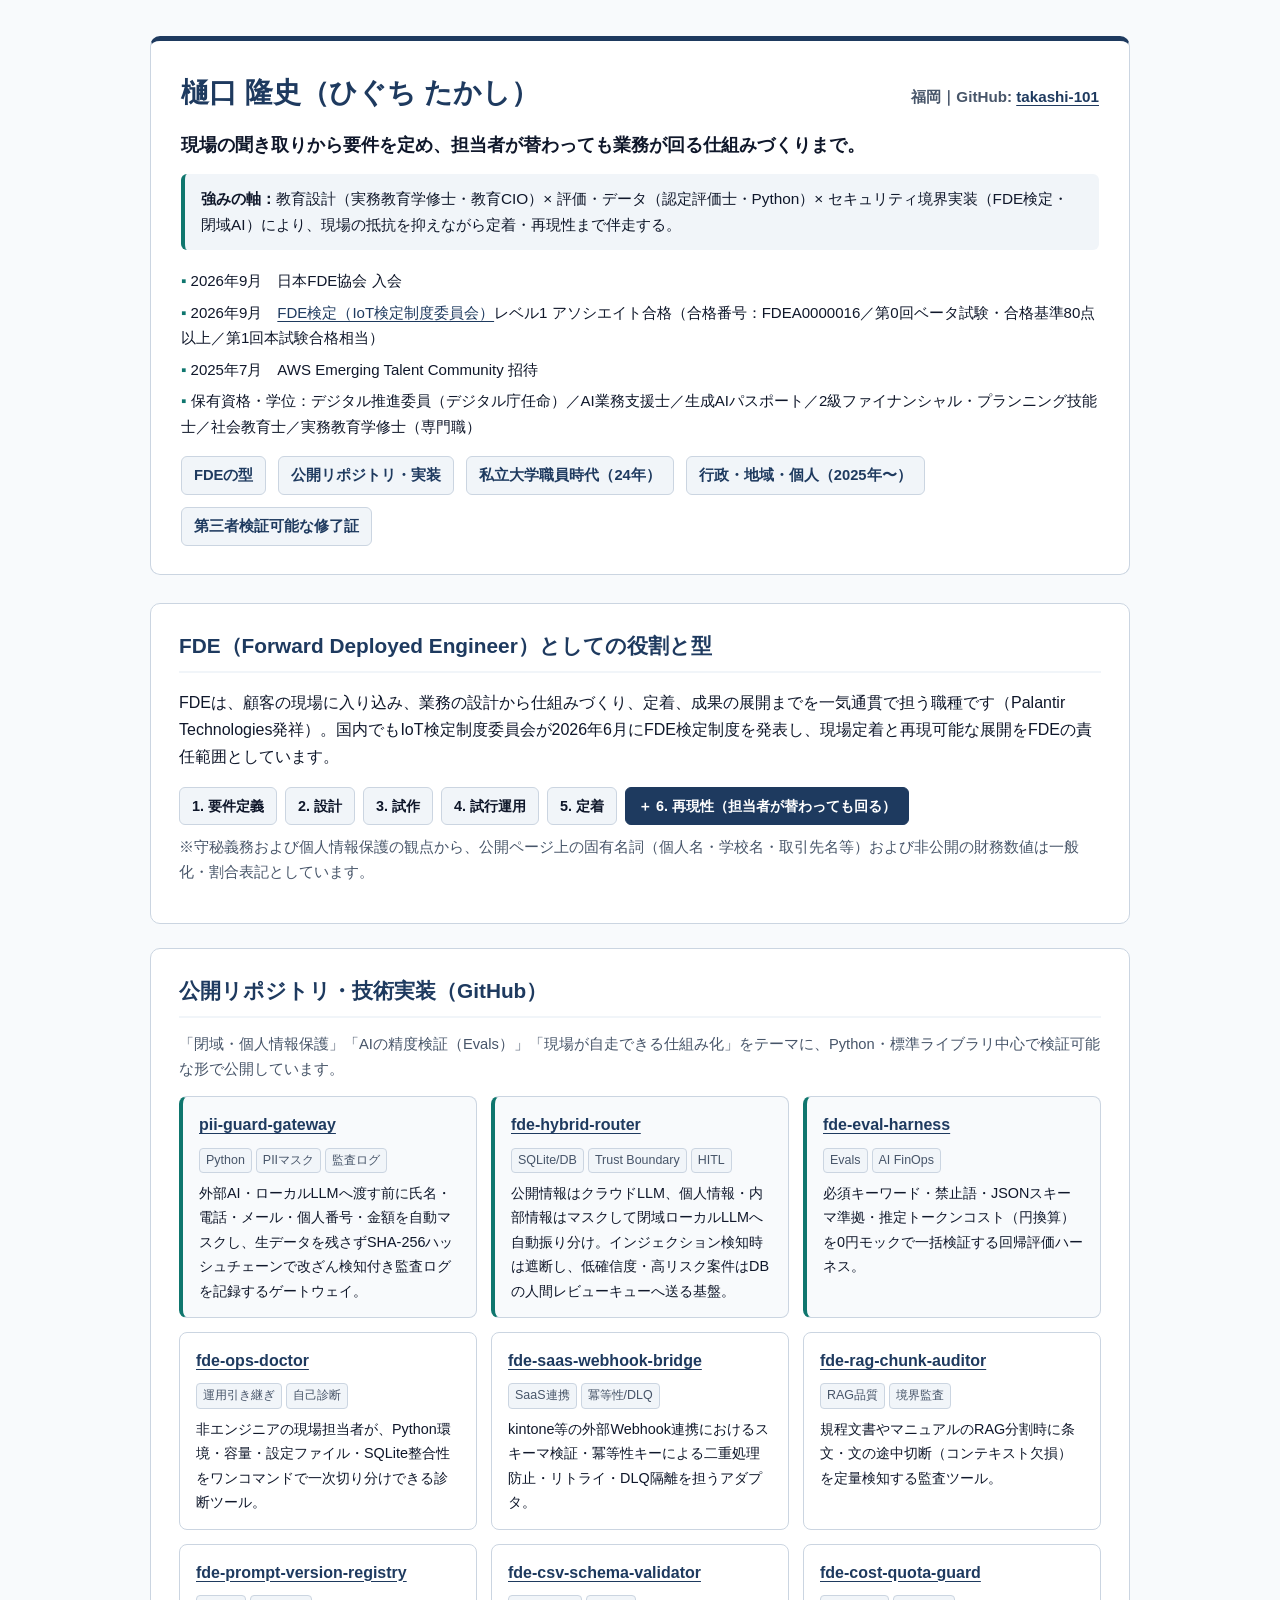
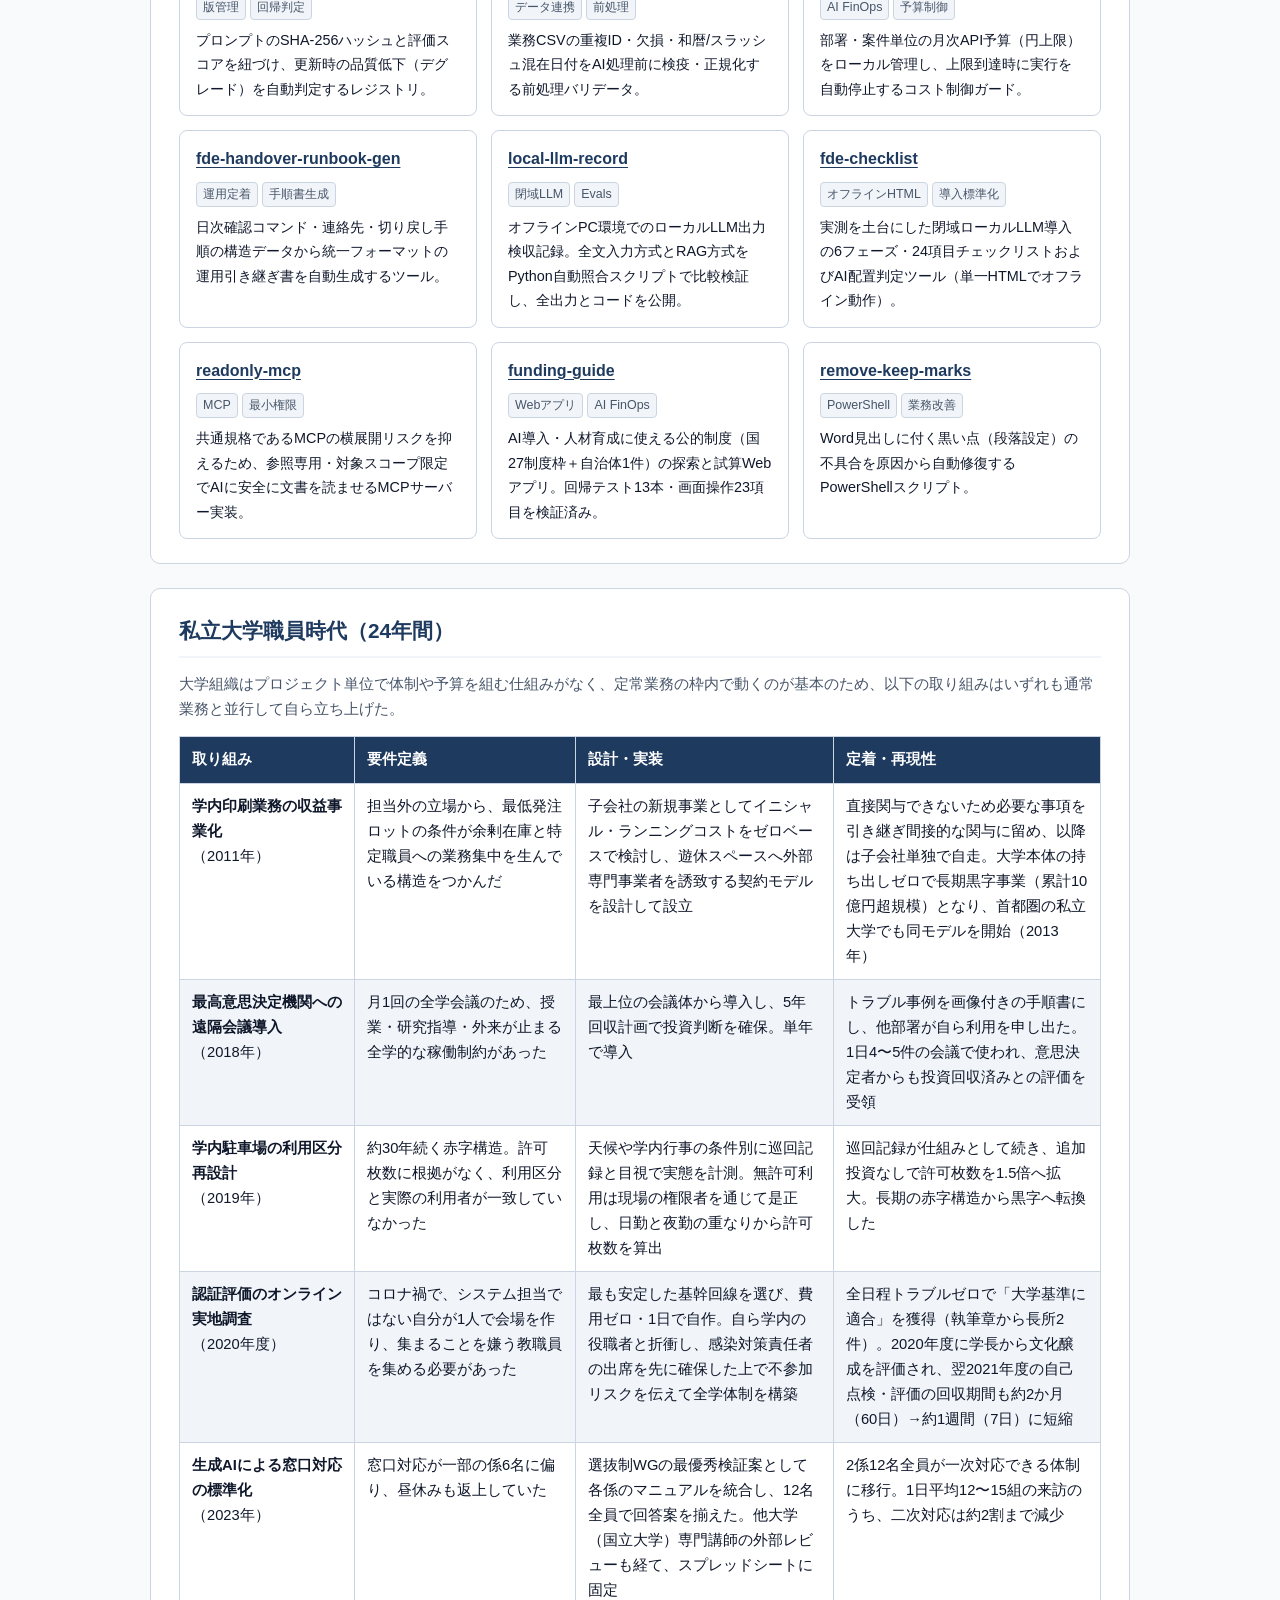
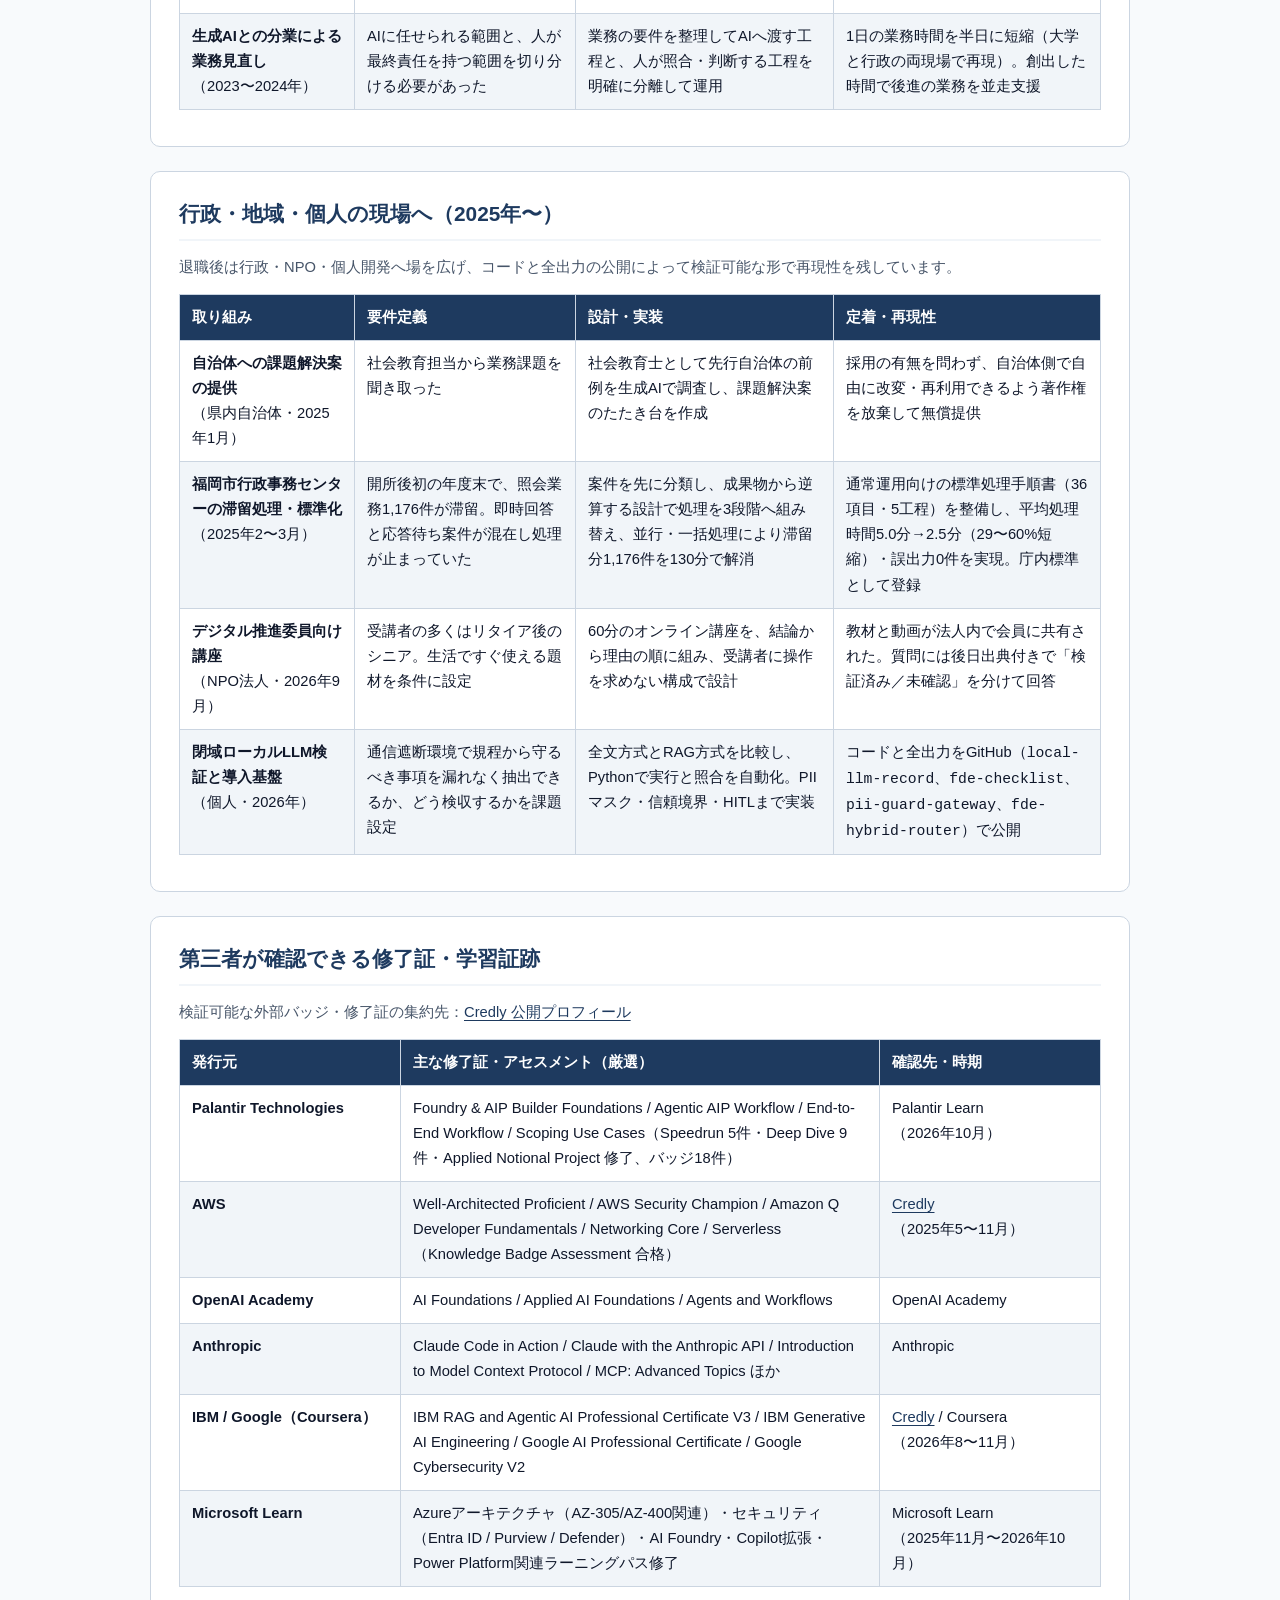
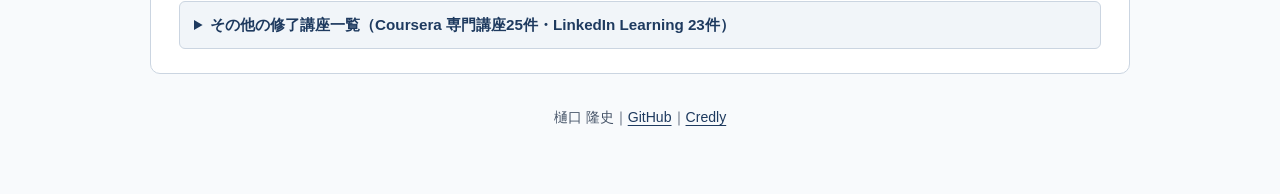
==== commit 62fe30ca: "サイトを新しい構成に更新し、Coursera専門講座25件とLinkedIn Learning修了証23件の表を折りたたみの中に移す" ====
--- a/index.html
+++ b/index.html
@@ -1,367 +1,579 @@
-<!DOCTYPE html>
-<html lang="ja">
-<head>
-<meta charset="utf-8">
-<meta name="viewport" content="width=device-width, initial-scale=1">
-<title>樋口隆史｜現場の聞き取りから要件を定め、担当者が替わっても業務が回る仕組みづくりまで</title>
-<meta name="description" content="現場の困りごとを丁寧に聞き取り、課題と要件を見極めて生成AIを業務に組み込み、担当者が替わっても業務が回る仕組みにして引き継ぎます。">
-<meta property="og:type" content="website">
-<meta property="og:url" content="https://takashi-101.github.io/">
-<meta property="og:title" content="樋口隆史｜現場の聞き取りから要件を定め、担当者が替わっても業務が回る仕組みづくりまで">
-<meta property="og:description" content="現場の困りごとを丁寧に聞き取り、課題と要件を見極めて生成AIを業務に組み込み、担当者が替わっても業務が回る仕組みにして引き継ぎます。">
-<link rel="preconnect" href="https://fonts.googleapis.com">
-<link rel="preconnect" href="https://fonts.gstatic.com" crossorigin>
-<link href="https://fonts.googleapis.com/css2?family=BIZ+UDPGothic:wght@400;700&family=BIZ+UDPMincho:wght@400;700&display=swap" rel="stylesheet">
-<style>
-:root{
-  --paper:#F5F7F6; --card:#FFFFFF; --ink:#1C2833; --sub:#55636F; --rule:#C8D2D4;
-  --ai:#2A5A8C; --tint:#E4ECF2;
-  --mincho:"BIZ UDPMincho","Hiragino Mincho ProN","Yu Mincho",serif;
-  --gothic:"BIZ UDPGothic","Hiragino Sans","Yu Gothic","Meiryo",sans-serif;
-  color-scheme:light;
-}
-@media (prefers-color-scheme:dark){
-  :root{--paper:#141B22;--card:#19222B;--ink:#E6ECEF;--sub:#A3B0BA;--rule:#2F3B45;--ai:#8DB4DE;--tint:#1F2D3A;color-scheme:dark}
-}
-*{box-sizing:border-box}
-html{-webkit-text-size-adjust:100%}
-body{margin:0;background:var(--paper);color:var(--ink);font-family:var(--gothic);font-size:1rem;line-height:1.8}
-.wrap{max-width:60rem;margin:0 auto;padding:0 1.25rem}
-.narrow{max-width:44rem}
-a{color:var(--ai);text-underline-offset:.2em}
-a:focus-visible{outline:2px solid var(--ai);outline-offset:2px}
-h1,h2,h3{font-family:var(--mincho);font-weight:700;line-height:1.45;letter-spacing:.02em}
-h2{font-size:1.3rem;margin:3.5rem 0 .6rem}
-p{margin:.6rem 0}
-
-header{padding:4.5rem 0 2rem}
-.name{font-family:var(--mincho);color:var(--sub);margin:0 0 1.25rem}
-h1{font-size:clamp(1.5rem,4.4vw,2.1rem);margin:0 0 1.25rem}
-h1 span{display:inline-block}
-header>*{max-width:44rem}
-header>h1{max-width:none}
-.lead{font-size:1.05rem;margin:0 0 1rem}
-.about{background:var(--card);border:1px solid var(--rule);border-radius:4px;padding:.7rem .9rem;margin:0 0 .8rem;font-size:.9rem;line-height:1.75}
-.about p{margin:0}
-.fde{margin:0 0 1rem;padding-left:1.2em;font-size:.95rem}
-.fde li{margin:.15rem 0}
-.roles{font-size:.88rem;color:var(--sub);margin:0}
-
-.intro{color:var(--sub);font-size:.95rem;margin-bottom:1.25rem}
-
-/* 型の見出し（3段の意味をここで一度だけ示す） */
-.flowhead{display:grid;grid-template-columns:1fr 1fr 1fr;gap:.75rem;margin:0 0 .5rem;padding:0 1.1rem;font-size:.82rem;font-weight:700;color:var(--sub)}
-.flowhead span:last-child{color:var(--ai)}
-
-.case{background:var(--card);border:1px solid var(--rule);border-radius:4px;padding:1rem 1.1rem 1.05rem;margin:0 0 .8rem}
-.case h3{font-size:1.02rem;margin:0 0 .55rem}
-.case h3 small{font-family:var(--gothic);font-weight:400;font-size:.82rem;color:var(--sub);margin-left:.6em}
-.steps{display:grid;grid-template-columns:1fr 1fr 1fr;gap:.75rem;margin:0}
-.steps p{margin:0;font-size:.92rem;line-height:1.7}
-.steps p:last-child{background:var(--tint);border-left:3px solid var(--ai);padding:.35rem .6rem;border-radius:2px}
-.steps b{display:none}
-
-.works{list-style:none;margin:0;padding:0}
-.works li{padding:.55rem 0;border-bottom:1px solid var(--rule);font-size:.95rem}
-.works li:last-child{border-bottom:0}
-.works a{font-weight:700;margin-right:.6em}
-
-.tbl{overflow-x:auto}
-table{border-collapse:collapse;width:100%;font-size:.88rem}
-th,td{text-align:left;vertical-align:top;padding:.45rem .55rem;border-bottom:1px solid var(--rule)}
-th{color:var(--sub);font-weight:700;font-size:.82rem}
-.note{font-size:.85rem;color:var(--sub)}
-footer{margin:4rem 0 3rem;padding-top:1rem;border-top:1px solid var(--rule);font-size:.85rem;color:var(--sub)}
-
-
-/* 工程の図 */
-.flow{margin:0 0 1rem;padding:2.2rem 0 0;border-top:1px solid var(--rule)}
-.flow ol{list-style:none;margin:0;padding:0;display:flex;align-items:stretch;gap:0}
-.flow li{flex:1 1 0;display:flex;align-items:center}
-.flow .node{flex:1;text-align:center;font-size:.92rem;font-weight:700;padding:.7rem .3rem;border:1px solid var(--rule);border-radius:4px;background:var(--card);line-height:1.4}
-.flow li:not(:last-child)::after{content:"";flex:0 0 1.1rem;height:2px;background:var(--sub);margin:0 .15rem;position:relative}
-.flow li:not(:last-child){position:relative}
-.flow li:not(:last-child)::before{content:"";position:absolute;right:.15rem;top:50%;width:0;height:0;border-left:6px solid var(--sub);border-top:5px solid transparent;border-bottom:5px solid transparent;transform:translateY(-50%)}
-.flow .plus .node{background:var(--tint);border:2px solid var(--ai);color:var(--ai);flex:1.3}
-.flow .plus{flex:1.3 1 0}
-.flow .node small{display:block;font-weight:400;font-size:.76rem;color:var(--sub);margin-top:.2rem}
-.flow .plus .node small{color:var(--ai)}
-.flow .last::after,.flow .last::before{display:none}
-.flow .plus{position:relative;padding-left:1.1rem;margin-left:.6rem;border-left:2px dashed var(--sub)}
-.flow .plus .mark{position:absolute;left:-.1rem;top:-1.35rem;font-size:.72rem;color:var(--sub);white-space:nowrap;transform:translateX(-50%)}
-.flow p{font-size:.88rem;color:var(--sub);margin:.7rem 0 0}
-@media (max-width:42rem){
-  .flow ol{flex-wrap:wrap;gap:.5rem .2rem}
-  .flow li{flex:0 0 calc(33.33% - .2rem)}
-  .flow .plus{flex:0 0 100%;border-left:0;margin-left:0;padding-left:0;border-top:2px dashed var(--sub);padding-top:1.3rem;margin-top:.4rem}
-  .flow .plus .mark{left:0;top:.2rem;transform:none}
-}
-@media (max-width:42rem){
-  .flowhead{display:none}
-  .steps{grid-template-columns:1fr;gap:.45rem}
-  .steps b{display:block;font-size:.78rem;color:var(--sub);margin-bottom:.1rem}
-  .steps p:last-child b{color:var(--ai)}
-}
-</style>
-</head>
-<body>
-
-<div class="wrap">
-<header>
-  <p class="name">樋口 隆史（ひぐち たかし）　福岡</p>
-  <h1><span>現場の聞き取りから要件を定め、</span><br><span>担当者が替わっても</span><span>業務が回る仕組みづくりまで。</span></h1>
-  <p class="lead">現場の困りごとを丁寧に聞き取って課題を見極め、生成AIを業務に組み込み、手順として残して引き継ぎます。</p>
-  <div class="about">
-    <p><b>FDE（Forward Deployed Engineer）とは</b>　顧客の現場に入り、業務の設計から仕組みづくり、定着、成果の展開までを担う役割です。米国のパランティア（Palantir Technologies）が、技術者を顧客の現場に直接送り込む職種として始めたものです。国内では、IoT検定制度委員会が2026年6月に国内初のFDE検定制度の構想を発表し、9月に試験の評価基準を公開してベータ試験を始めました。同委員会は、現場への定着と、成果を再現できる形で組織全体へ広げることを、FDEに欠かせない責任範囲としています。</p>
-  </div>
-  <ul class="fde">
-    <li>2026年9月　日本FDE協会の会員になりました。</li>
-    <li>2026年9月　FDE検定（IoT検定制度委員会）で、試験の内容や合否基準の妥当性を確かめるためのベータ試験（対象約100名）に、複数回の案内を受けて参加し、レベル1 アソシエイトに合格しました（合格番号 <a href="https://tcert.co/xH1DLiewQ9">FDEA0000016</a>）。</li>
-  </ul>
-  <p class="roles">デジタル推進委員（デジタル庁任命）／AI業務支援士／生成AIパスポート／実務教育学修士（専門職）</p>
-</header>
-
-<section class="flow" aria-label="仕事の進め方">
-  <ol>
-    <li><span class="node">要件定義</span></li>
-    <li><span class="node">設計</span></li>
-    <li><span class="node">試作</span></li>
-    <li><span class="node">試行運用</span></li>
-    <li class="last"><span class="node">定着<small>組織と個人に</small></span></li>
-    <li class="plus"><span class="mark">通常はここまで</span><span class="node">＋ 再現性<small>担当者が替わっても回る</small></span></li>
-  </ol>
-  <p>定着させたうえで、手順として残し、担当者が替わっても同じ結果が出る状態にして引き継ぎます。下の各取り組みの右端の欄が、その結果です。</p>
-</section>
-</div>
-
-<div class="wrap">
-<section>
-  <h2>私立大学職員時代</h2>
-  <p class="intro">私立大学の事務職員として24年。大学には案件ごとに体制や予算を組む仕組みがなく、どれも通常業務と並行して自分で立ち上げたものです。</p>
-
-  <div class="flowhead" aria-hidden="true"><span>要件定義</span><span>設計・実装</span><span>定着・再現性</span></div>
-
-  <article class="case">
-    <h3>学内印刷業務の子会社移管<small>2011年</small></h3>
-    <div class="steps">
-      <p><b>要件定義</b>担当外の立場から、発注の条件が余剰在庫と特定の職員への業務集中を生んでいる構造をつかんだ</p>
-      <p><b>設計・実装</b>収益子会社へ移す案を提案し、採用されて設立</p>
-      <p><b>定着・再現性</b>提案者の手を離れて独立運営に。累計10億円超の収益事業になり、他大学も導入</p>
-    </div>
-  </article>
-
-  <article class="case">
-    <h3>遠隔会議の導入<small>2018年</small></h3>
-    <div class="steps">
-      <p><b>要件定義</b>全学の会議のたびに、授業や研究指導が止まっていた</p>
-      <p><b>設計・実装</b>最上位の会議体から導入し、5年の回収計画で投資判断を得た</p>
-      <p><b>定着・再現性</b>トラブル事例を画像付きの手順書にし、他部署が自ら利用を申し出た。1日4〜5件の会議で使われる状態に</p>
-    </div>
-  </article>
-
-  <article class="case">
-    <h3>駐車場の利用区分の再設計<small>2019年</small></h3>
-    <div class="steps">
-      <p><b>要件定義</b>30年続く赤字。許可枚数に根拠がなく、利用区分と実際の利用者が一致していなかった</p>
-      <p><b>設計・実装</b>天候や行事などの条件別に利用の実態を測り、日勤と夜勤の重なりから許可枚数を算出</p>
-      <p><b>定着・再現性</b>巡回記録が仕組みとして続き、追加投資なしで許可枚数1.5倍、赤字から黒字へ</p>
-    </div>
-  </article>
-
-  <article class="case">
-    <h3>認証評価のオンライン実地調査<small>2020年</small></h3>
-    <div class="steps">
-      <p><b>要件定義</b>コロナ禍で、集まることを嫌う教職員を集め、会場を一人で作る必要があった</p>
-      <p><b>設計・実装</b>費用ゼロで会場を自作し、感染対策の責任者の出席を先に確保して全学の体制を組んだ</p>
-      <p><b>定着・再現性</b>全日程トラブルゼロ。少数で受けていた実地調査を全学参加型に変え、大学基準に適合</p>
-    </div>
-  </article>
-
-  <article class="case">
-    <h3>生成AIによる窓口対応の標準化<small>2023年</small></h3>
-    <div class="steps">
-      <p><b>要件定義</b>窓口対応が一部の6名に偏り、昼休みも返上していた</p>
-      <p><b>設計・実装</b>生成AIで各係のマニュアルを統合し、回答案を12名全員で確かめて、答えが割れる箇所を直した</p>
-      <p><b>定着・再現性</b>2係12名全員が一次対応できる体制に。二次対応は来訪者の約2割まで減少</p>
-    </div>
-  </article>
-
-  <article class="case">
-    <h3>生成AIとの分業による業務の見直し<small>2023〜2024年</small></h3>
-    <div class="steps">
-      <p><b>要件定義</b>AIに任せられる部分と、人が持つべき部分を分ける</p>
-      <p><b>設計・実装</b>AIに任せる部分を切り分け、最終責任は人が持つ型で運用</p>
-      <p><b>定着・再現性</b>1日の仕事が半日に。大学と福岡市役所の両方で再現</p>
-    </div>
-  </article>
-</section>
-
-<section>
-  <h2>行政と地域の現場へ（2025年〜）</h2>
-  <p class="intro">コードと全出力を公開し、誰でも同じ結果を確かめられる形で残しています。</p>
-
-  <div class="flowhead" aria-hidden="true"><span>要件定義</span><span>設計・実装</span><span>定着・再現性</span></div>
-
-  <article class="case">
-    <h3>太宰府市役所への課題解決案<small>2025年</small></h3>
-    <div class="steps">
-      <p><b>要件定義</b>太宰府市役所が抱えていた課題を聞き取った</p>
-      <p><b>設計・実装</b>同様の課題を解決した他の自治体の前例を付けて、解決案のたたき台を作成</p>
-      <p><b>定着・再現性</b>採用を求めず、使える部分を自由に使える形で無償提供</p>
-    </div>
-  </article>
-
-  <article class="case">
-    <h3>福岡市役所での滞留処理と手順の標準化<small>2025年</small></h3>
-    <div class="steps">
-      <p><b>要件定義</b>照会業務1,176件が滞留していた</p>
-      <p><b>設計・実装</b>業務の流れを3つに分け、並行して処理する形に組み直した</p>
-      <p><b>定着・再現性</b>標準処理手順書で平均処理時間を半分に、誤りは0件。庁内の標準として登録</p>
-    </div>
-  </article>
-
-  <article class="case">
-    <h3>デジタル推進委員向けの講座<small>2026年</small></h3>
-    <div class="steps">
-      <p><b>要件定義</b>受講者はシニアのデジタル推進委員。自分の生活ですぐ使える題材に絞る</p>
-      <p><b>設計・実装</b>60分のオンライン講座を、受講者に操作を求めない形で設計</p>
-      <p><b>定着・再現性</b>教材と動画が法人内で共有された。講座で出た質問には、後日出典を付けて回答</p>
-    </div>
-  </article>
-
-  <article class="case">
-    <h3>閉域環境での生成AIの検証と導入手順<small>2026年</small></h3>
-    <div class="steps">
-      <p><b>要件定義</b>ネットにつながないPCで、AIが規程から守るべき事項を漏れなく抜き出せるか。それをどう確かめるか</p>
-      <p><b>設計・実装</b>2つの方式を比べ、判定と照合を自動化。照合の誤判定は自分で見つけて直した</p>
-      <p><b>定着・再現性</b>コードと全出力を公開。その結果をもとに、導入の確認手順と、AIの置き場所の判定ツールも公開</p>
-    </div>
-  </article>
-</section>
-</div>
-
-<div class="wrap narrow">
-<section>
-  <h2>Palantir Learn</h2>
-  <p>2026年10月24日、Foundry・AIP の Speedrun 5件と Deep Dive 9件をすべて修了し、Applied Notional Project を完了しました（修了バッジ18件）。照会例：<a href="https://verify.skilljar.com/c/uri2mxcyfmts">uri2mxcyfmts</a></p>
-</section>
-
-<section>
-  <h2>公開しているもの</h2>
-  <ul class="works">
-    <li><a href="https://github.com/takashi-101/local-llm-record">local-llm-record</a>閉域環境での生成AIの出力検証の記録</li>
-    <li><a href="https://github.com/takashi-101/fde-checklist">fde-checklist</a>閉域での導入の確認手順と、AIの置き場所の判定ツール</li>
-    <li><a href="https://github.com/takashi-101/funding-guide">funding-guide</a>AI導入と人材育成に使える公的制度の探索と試算</li>
-    <li><a href="https://github.com/takashi-101/readonly-mcp">readonly-mcp</a>AIに決まった文書だけを安全に読ませる仕組み</li>
-    <li><a href="https://github.com/takashi-101/remove-keep-marks">remove-keep-marks</a>Word文書の書式の不具合を原因から直すスクリプト</li>
-  </ul>
-</section>
-
-<section>
-  <h2>第三者が確認できる修了証</h2>
-  <div class="tbl">
-  <table>
-    <thead><tr><th>発行元</th><th>名称</th><th>確認先</th></tr></thead>
-    <tbody>
-<!-- 確認先のURLが入ったら、コメントを外して表に戻す
-      <tr><td>生成AI活用普及協会</td><td>生成AIパスポート（2023年10月）</td><td>オープンバッジ</td></tr>
-      <tr><td>IT整備士協会</td><td>AI業務支援士（2026年7月）</td><td>オープンバッジ</td></tr>
-            <tr><td>AWS</td><td>Security Champion</td><td>Credly</td></tr>
--->
-      <tr><td>Palantir Technologies</td><td>Foundry &amp; AIP Builder Foundations</td><td><a href="https://verify.skilljar.com/c/uri2mxcyfmts">uri2mxcyfmts</a></td></tr>
-      <tr><td>Palantir Technologies</td><td>Speedrun: Your First Agentic AIP Workflow</td><td><a href="https://verify.skilljar.com/c/wpfcqyvznoie">wpfcqyvznoie</a></td></tr>
-      <tr><td>Palantir Technologies</td><td>Speedrun: Your First End-to-End Workflow</td><td><a href="https://verify.skilljar.com/c/yksgsqyggj57">yksgsqyggj57</a></td></tr>
-      <tr><td>Palantir Technologies</td><td>Scoping Use Cases for Foundry &amp; AIP</td><td><a href="https://verify.skilljar.com/c/zmh4myyd8k3y">zmh4myyd8k3y</a></td></tr>
-      <tr><td>OpenAI Academy</td><td>AI Foundations（修了証）</td><td><a href="https://academy.openai.com/public/certificate/8dfutha53o">8dfutha53o</a></td></tr>
-      <tr><td>OpenAI Academy</td><td>Applied AI Foundations（修了証）</td><td><a href="https://academy.openai.com/public/certificate/i2ejlkasw4">i2ejlkasw4</a></td></tr>
-      <tr><td>OpenAI Academy</td><td>Agents and Workflows（修了証）</td><td><a href="https://academy.openai.com/public/certificate/uhekl6rpw0">uhekl6rpw0</a></td></tr>
-      <tr><td>IBM（Coursera）</td><td>IBM RAG and Agentic AI Professional Certificate V3（2026年11月）</td><td><a href="https://www.credly.com/badges/3baa9254-f73c-4769-9448-77fb24473c1d">Credly</a></td></tr>
-      <tr><td>IBM（Coursera）</td><td>IBM Generative AI Engineering Professional Certificate（2026年11月）</td><td><a href="https://www.credly.com/badges/7364adab-8350-4eef-b94c-94e8dc659570">Credly</a></td></tr>
-      <tr><td>IBM（Coursera）</td><td>IBM AI Developer Professional Certificate（2026年11月）</td><td><a href="https://coursera.org/verify/professional-cert/EVOJO156B4DD">Coursera</a></td></tr>
-      <tr><td>IBM（Coursera）</td><td>IBM IT Systems Administration and Cloud Operations Professional Certificate（2026年11月）</td><td><a href="https://coursera.org/verify/professional-cert/R0UQAPOVDB9Z">Coursera</a></td></tr>
-      <tr><td>Google（Coursera）</td><td>Generative AI Leader Professional Certificate（2026年10月）</td><td><a href="https://coursera.org/verify/professional-cert/8MZPU6931BCZ">Coursera</a></td></tr>
-      <tr><td>Google（Coursera）</td><td>Google AI Professional Certificate（2026年8月）</td><td><a href="https://coursera.org/verify/professional-cert/H9FY7ZPABIVQ">Coursera</a></td></tr>
-      <tr><td>Google（Coursera）</td><td>Google Cybersecurity Professional Certificate(v.2)（2026年11月）</td><td><a href="https://www.credly.com/badges/90bbb775-f9b8-4aef-bc24-1ed7c67d17e4">Credly</a></td></tr>
-      <tr><td>Anthropic</td><td>Claude Code in Action</td><td><a href="https://verify.skilljar.com/c/53iz7cz2u65x">53iz7cz2u65x</a></td></tr>
-      <tr><td>Anthropic</td><td>Claude with the Anthropic API</td><td><a href="https://verify.skilljar.com/c/xcpjvyndrvd5">xcpjvyndrvd5</a></td></tr>
-      <tr><td>Anthropic</td><td>Claude with Amazon Bedrock</td><td><a href="https://verify.skilljar.com/c/ehgb8v65eamz">ehgb8v65eamz</a></td></tr>
-      <tr><td>Anthropic</td><td>Claude with Google Vertex AI</td><td><a href="https://verify.skilljar.com/c/neh8xspsqzyx">neh8xspsqzyx</a></td></tr>
-      <tr><td>Anthropic</td><td>Introduction to Model Context Protocol</td><td><a href="https://verify.skilljar.com/c/f4mh7a6yywz4">f4mh7a6yywz4</a></td></tr>
-      <tr><td>Anthropic</td><td>Model Context Protocol: Advanced Topics</td><td><a href="https://verify.skilljar.com/c/gqjh45tamjd8">gqjh45tamjd8</a></td></tr>
-      <tr><td>AWS</td><td>Well-Architected Proficient（2025年5月）</td><td><a href="https://www.credly.com/badges/02e7928f-cf12-4e2e-83c3-d47b12386eb8">Credly</a></td></tr>
-    </tbody>
-  </table>
-  </div>
-  <h3>Courseraで修了した専門講座（Specialization）25件</h3>
-  <div class="tbl">
-  <table>
-    <thead><tr><th>発行元</th><th>名称</th><th>確認先</th></tr></thead>
-    <tbody>
-    <tr><td>IBM・SkillUp（Coursera）</td><td>Generative AI for Business Intelligence (BI) Analysts Specialization（2026年11月）</td><td><a href="https://coursera.org/verify/specialization/KGUS6SXC6YFV">Coursera</a></td></tr>
-    <tr><td>IBM・SkillUp（Coursera）</td><td>Generative AI for IT Systems Analysts and Architects Specialization（2026年11月）</td><td><a href="https://coursera.org/verify/specialization/9SSL1IJ876WO">Coursera</a></td></tr>
-    <tr><td>IBM・SkillUp（Coursera）</td><td>Generative AI for Customer Support Specialization（2026年11月）</td><td><a href="https://coursera.org/verify/specialization/OMTLYQ07JYCJ">Coursera</a></td></tr>
-    <tr><td>IBM・SkillUp（Coursera）</td><td>Generative AI for Business Analysts Specialization（2026年11月）</td><td><a href="https://coursera.org/verify/specialization/55QU54K709E6">Coursera</a></td></tr>
-    <tr><td>IBM・SkillUp（Coursera）</td><td>Generative AI for Product Owners Specialization（2026年11月）</td><td><a href="https://coursera.org/verify/specialization/GV933L70CF5H">Coursera</a></td></tr>
-    <tr><td>IBM・SkillUp（Coursera）</td><td>Generative AI for Program Managers Specialization（2026年11月）</td><td><a href="https://coursera.org/verify/specialization/2UM2B4YPBE3R">Coursera</a></td></tr>
-    <tr><td>IBM・SkillUp（Coursera）</td><td>Generative AI for Human Resources (HR) Professionals Specialization（2026年11月）</td><td><a href="https://coursera.org/verify/specialization/37E7C5NP1PBH">Coursera</a></td></tr>
-    <tr><td>IBM・SkillUp（Coursera）</td><td>Generative AI for Mobile App Developers Specialization（2026年11月）</td><td><a href="https://coursera.org/verify/specialization/JR6T1E2RQ9N4">Coursera</a></td></tr>
-    <tr><td>IBM・SkillUp（Coursera）</td><td>Generative AI for Java and Spring Developers Specialization（2026年11月）</td><td><a href="https://coursera.org/verify/specialization/B9QN8DNIG02S">Coursera</a></td></tr>
-    <tr><td>IBM・SkillUp（Coursera）</td><td>Generative AI for Project Managers Specialization（2026年11月）</td><td><a href="https://coursera.org/verify/specialization/GP6H5OLNH2C0">Coursera</a></td></tr>
-    <tr><td>IBM（Coursera）</td><td>Generative AI for Educators Specialization（2026年11月）</td><td><a href="https://coursera.org/verify/specialization/201S3URRD6PC">Coursera</a></td></tr>
-    <tr><td>IBM（Coursera）</td><td>Generative AI for Sales Professionals Specialization（2026年11月）</td><td><a href="https://coursera.org/verify/specialization/YPDDPFNZ023P">Coursera</a></td></tr>
-    <tr><td>IBM（Coursera）</td><td>Generative AI for Data Analysts Specialization（2026年11月）</td><td><a href="https://coursera.org/verify/specialization/YGUR9S8VTTEY">Coursera</a></td></tr>
-    <tr><td>IBM（Coursera）</td><td>Generative AI for Data Engineers Specialization（2026年11月）</td><td><a href="https://coursera.org/verify/specialization/5BDOBS95XGH0">Coursera</a></td></tr>
-    <tr><td>IBM（Coursera）</td><td>Generative AI for Data Scientists Specialization（2026年11月）</td><td><a href="https://coursera.org/verify/specialization/KJVF3L4E0UQP">Coursera</a></td></tr>
-    <tr><td>IBM（Coursera）</td><td>Generative AI Fundamentals Specialization（2026年11月）</td><td><a href="https://coursera.org/verify/specialization/PCQP03UXKDYZ">Coursera</a></td></tr>
-    <tr><td>IBM（Coursera）</td><td>Generative AI for Executives and Business Leaders Specialization（2026年11月）</td><td><a href="https://coursera.org/verify/specialization/YZ1G6P9A9ZR9">Coursera</a></td></tr>
-    <tr><td>IBM（Coursera）</td><td>Generative AI for Software Developers Specialization（2026年11月）</td><td><a href="https://coursera.org/verify/specialization/ZOK95KMOY3CE">Coursera</a></td></tr>
-    <tr><td>IBM（Coursera）</td><td>AI Foundations for Everyone Specialization（2026年11月）</td><td><a href="https://coursera.org/verify/specialization/59HG8CJJO4U3">Coursera</a></td></tr>
-    <tr><td>IBM（Coursera）</td><td>IBM Generative AI for Cybersecurity Professionals Specialization（2026年11月）</td><td><a href="https://coursera.org/verify/specialization/K06Q6MGL83VN">Coursera</a></td></tr>
-    <tr><td>IBM（Coursera）</td><td>Generative AI Engineering with LLMs Specialization（2026年11月）</td><td><a href="https://coursera.org/verify/specialization/2H28YMTAH0MC">Coursera</a></td></tr>
-    <tr><td>IBM（Coursera）</td><td>Building AI Agents and Agentic Workflows Specialization（2026年11月）</td><td><a href="https://coursera.org/verify/specialization/3RJ5WQS97R7J">Coursera</a></td></tr>
-    <tr><td>IBM（Coursera）</td><td>RAG for Generative AI Applications Specialization（2026年11月）</td><td><a href="https://coursera.org/verify/specialization/UR7PYSSSBXZ3">Coursera</a></td></tr>
-    <tr><td>Google（Coursera）</td><td>Google AI Essentials Specialization（2026年10月）</td><td><a href="https://coursera.org/verify/specialization/101M4AEO8E8T">Coursera</a></td></tr>
-    <tr><td>Google（Coursera）</td><td>Google Prompting Essentials Specialization（2026年10月）</td><td><a href="https://coursera.org/verify/specialization/FDQOYMDUDI15">Coursera</a></td></tr>
-    </tbody>
-  </table>
-  </div>
-  <h3>LinkedIn Learningで取得した修了証23件</h3>
-  <div class="tbl">
-  <table>
-    <thead><tr><th>発行元</th><th>名称</th><th>確認先</th></tr></thead>
-    <tbody>
-    <tr><td>ServiceNow（LinkedIn Learning）</td><td>ServiceNow IT Leadership Professional Certificate（2026年3月）</td><td><a href="https://www.linkedin.com/learning/certificates/bb6638f7d04cd987fc28f3cf4d6ad32d4d9e998ace8136897b9b5f7c48e92d67">LinkedIn</a></td></tr>
-    <tr><td>Snowflake（LinkedIn Learning）</td><td>Generative AI Professional Certificate by Snowflake（2026年3月）</td><td><a href="https://www.linkedin.com/learning/certificates/126a02d48bec6915065b2121e7428e001eec67a1801c7d5b520a885632dd7b4f">LinkedIn</a></td></tr>
-    <tr><td>Snowflake（LinkedIn Learning）</td><td>Data Engineering Professional Certificate by Snowflake（2026年2月）</td><td><a href="https://www.linkedin.com/learning/certificates/511f730a2056096e49b065be17d96c5d365a4ca31ff7b7f92252d20fcc608e20">LinkedIn</a></td></tr>
-    <tr><td>Docker（LinkedIn Learning）</td><td>Docker Foundations Professional Certificate（2026年1月）</td><td><a href="https://www.linkedin.com/learning/certificates/6bb62201acd7e3670d6fd1918a775fbfc3eb7fb274a4c971082eb020112b9f26">LinkedIn</a></td></tr>
-    <tr><td>Microsoft（LinkedIn Learning）</td><td>Microsoft Azure AI Essentials Professional Certificate（2026年1月）</td><td><a href="https://www.linkedin.com/learning/certificates/0607ee52ff0b91809ff56d4ba5c204c321ae24a1f67af42f4c9dc02342e304a9">LinkedIn</a></td></tr>
-    <tr><td>Microsoft（LinkedIn Learning）</td><td>Microsoft Security Essentials Professional Certificate（2026年1月）</td><td><a href="https://www.linkedin.com/learning/certificates/59bb74c98158d44623559cd079b9accfae9d3c18f836fa27ac947dd502160b0b">LinkedIn</a></td></tr>
-    <tr><td>Microsoft（LinkedIn Learning）</td><td>Microsoft Copilot for Productivity（2026年1月）</td><td><a href="https://www.linkedin.com/learning/certificates/4ec16604f71f1d9bfe0b954c2201b7b3a2296180a1a6c63d79e80b2fa87da4b6">LinkedIn</a></td></tr>
-    <tr><td>Microsoft（LinkedIn Learning）</td><td>Career Essentials in Cybersecurity（2026年1月）</td><td><a href="https://www.linkedin.com/learning/certificates/3ae09e95db93d528fd18827bb99f2970632854e39553d2263aaa3064560e3786">LinkedIn</a></td></tr>
-    <tr><td>Microsoft（LinkedIn Learning）</td><td>Career Essentials in System Administration（2026年1月）</td><td><a href="https://www.linkedin.com/learning/certificates/e2e295fe2beb74eca1bb72bc81601ce2dec8eb525f7f7ebc85903e62c65ec38a">LinkedIn</a></td></tr>
-    <tr><td>Microsoft（LinkedIn Learning）</td><td>Career Essentials in Software Development（2026年1月）</td><td><a href="https://www.linkedin.com/learning/certificates/eef45db98c97269f7f8d185e0f2085498e813fb1177d0f58f0e421a23b79ff07">LinkedIn</a></td></tr>
-    <tr><td>Microsoft（LinkedIn Learning）</td><td>Career Essentials in Data Analysis（2026年1月）</td><td><a href="https://www.linkedin.com/learning/certificates/3589ebe4d447f8036fb571eb675966085cdf4fa14a5752d8caf11c5de3fb2b4c">LinkedIn</a></td></tr>
-    <tr><td>Microsoft（LinkedIn Learning）</td><td>Career Essentials in Business Analysis（2026年1月）</td><td><a href="https://www.linkedin.com/learning/certificates/d2fac4e69afc4510f19ee619659c643a57bb8f8db4f71565cca1c7b41422d896">LinkedIn</a></td></tr>
-    <tr><td>Microsoft（LinkedIn Learning）</td><td>Career Essentials in Generative AI（2026年1月）</td><td><a href="https://www.linkedin.com/learning/certificates/92ce03c53e743dd8f17dd28c818bbcbefae8c107efe8961ee73c99b91aba9c4f">LinkedIn</a></td></tr>
-    <tr><td>Microsoft（LinkedIn Learning）</td><td>Build Your Generative AI Productivity Skills（2026年1月）</td><td><a href="https://www.linkedin.com/learning/certificates/a09404dbe1359826727017ead515855949eb3028689af883589f8c1c0c207fc5">LinkedIn</a></td></tr>
-    <tr><td>Microsoft（LinkedIn Learning）</td><td>Generative AI for Customer Service with Microsoft 365 Copilot Professional Certificate（2026年1月）</td><td><a href="https://www.linkedin.com/learning/certificates/4264a9861677a1a3c09b670e0a302ad8120d28579cc86fe12b5d70eca1d716dd">LinkedIn</a></td></tr>
-    <tr><td>Microsoft（LinkedIn Learning）</td><td>Generative AI for Sales with Microsoft 365 Copilot Professional Certificate（2026年1月）</td><td><a href="https://www.linkedin.com/learning/certificates/e24aac9bdb2710e81bb117a379ca9fbc653effc0f7c7bc41d849e701ba9d8be4">LinkedIn</a></td></tr>
-    <tr><td>Microsoft（LinkedIn Learning）</td><td>Generative AI for Marketing with Microsoft 365 Copilot Professional Certificate（2026年1月）</td><td><a href="https://www.linkedin.com/learning/certificates/f24d5d16df27b347dc5cd744d58b94be4fa3618d655a059ba67b2f90d7b311b2">LinkedIn</a></td></tr>
-    <tr><td>Microsoft（LinkedIn Learning）</td><td>AI for Managers（2026年1月）</td><td><a href="https://www.linkedin.com/learning/certificates/36ce9ce3c95e2cf2496360d3ee3487184628417e27b7047b1d3357059f572aa8">LinkedIn</a></td></tr>
-    <tr><td>Microsoft（LinkedIn Learning）</td><td>AI for Organizational Leaders（2026年1月）</td><td><a href="https://www.linkedin.com/learning/certificates/c4bc1faa7d01240b45106b6bfffc8ef8da12a43a4783a793c9ce9a231a15dee4">LinkedIn</a></td></tr>
-    <tr><td>Microsoft（LinkedIn Learning）</td><td>Career Essentials in Sustainable Tech（2026年1月）</td><td><a href="https://www.linkedin.com/learning/certificates/214075e4a91ca55a684995a592edd11d94c484cd1f3cf6c44e0a080eda3201a8">LinkedIn</a></td></tr>
-    <tr><td>Microsoft Elevate・NetHope（LinkedIn Learning）</td><td>AI for Nonprofits Professional Certificate（2026年3月）</td><td><a href="https://www.linkedin.com/learning/certificates/eb6e240e45e2c755c61fca8813d966d60fd28f04a5f67636d98eb9680a11c706">LinkedIn</a></td></tr>
-    <tr><td>All Tech Is Human（LinkedIn Learning）</td><td>Responsible AI Foundations Professional Certificate（2026年3月）</td><td><a href="https://www.linkedin.com/learning/certificates/c781a3a533a6f41f24696f8b7882d3080d58a93d784bdd00a62c127a623ef45d">LinkedIn</a></td></tr>
-    <tr><td>LinkedIn（LinkedIn Learning）</td><td>Generative AI for Learning and Development Professional Certificate（2026年3月）</td><td><a href="https://www.linkedin.com/learning/certificates/c5eeeac5385090e9c9bd4a3fbb51c5ff741c07ae417ab068938c1c28a04c9618">LinkedIn</a></td></tr>
-    </tbody>
-  </table>
-  </div>
-</section>
-
-<footer>
-  <p>GitHub：<a href="https://github.com/takashi-101">takashi-101</a></p>
-</footer>
-</div>
-
-</body>
-</html>
+<!DOCTYPE html>
+<html lang="ja">
+<head>
+  <meta charset="utf-8">
+  <meta name="viewport" content="width=device-width, initial-scale=1.0">
+  <title>樋口 隆史（ひぐち たかし）｜FDE ポートフォリオ・経歴</title>
+  <style>
+    :root {
+      --primary: #1e3a5f;
+      --accent: #0f766e;
+      --bg: #f8fafc;
+      --card: #ffffff;
+      --surface: #f1f5f9;
+      --border: #cbd5e1;
+      --text: #0f172a;
+      --muted: #475569;
+    }
+    *, *::before, *::after { box-sizing: border-box; }
+    body {
+      margin: 0;
+      padding: 0;
+      font-family: "Hiragino Kaku Gothic ProN", "Noto Sans JP", "Yu Gothic", -apple-system, BlinkMacSystemFont, sans-serif;
+      background: var(--bg);
+      color: var(--text);
+      line-height: 1.7;
+      font-size: 16px;
+    }
+    a {
+      color: var(--primary);
+      text-decoration: underline;
+      text-underline-offset: 3px;
+    }
+    a:hover { color: var(--accent); }
+    .container {
+      max-width: 1020px;
+      margin: 0 auto;
+      padding: 36px 20px 64px;
+    }
+    header.hero {
+      background: var(--card);
+      border: 1px solid var(--border);
+      border-top: 5px solid var(--primary);
+      border-radius: 10px;
+      padding: 28px 30px;
+      margin-bottom: 28px;
+    }
+    .hero-top {
+      display: flex;
+      flex-wrap: wrap;
+      justify-content: space-between;
+      align-items: baseline;
+      gap: 12px;
+      margin-bottom: 12px;
+    }
+    h1 {
+      margin: 0;
+      font-size: 1.75rem;
+      color: var(--primary);
+    }
+    .location {
+      font-size: 0.95rem;
+      color: var(--muted);
+      font-weight: 600;
+    }
+    .catchcopy {
+      font-size: 1.15rem;
+      font-weight: 700;
+      margin: 8px 0 12px;
+      color: var(--text);
+    }
+    .pillars {
+      background: var(--surface);
+      border-left: 4px solid var(--accent);
+      padding: 12px 16px;
+      border-radius: 6px;
+      margin: 14px 0 18px;
+      font-size: 0.96rem;
+    }
+    .badge-list {
+      list-style: none;
+      padding: 0;
+      margin: 0;
+      display: grid;
+      gap: 6px;
+      font-size: 0.94rem;
+    }
+    .badge-list li::before {
+      content: "▪ ";
+      color: var(--accent);
+      font-weight: 700;
+    }
+    .nav-links {
+      margin-top: 16px;
+      display: flex;
+      flex-wrap: wrap;
+      gap: 12px;
+      font-size: 0.92rem;
+    }
+    .nav-links a {
+      background: var(--surface);
+      border: 1px solid var(--border);
+      padding: 6px 12px;
+      border-radius: 6px;
+      text-decoration: none;
+      font-weight: 600;
+    }
+    .nav-links a:hover {
+      background: var(--primary);
+      color: #ffffff;
+      border-color: var(--primary);
+    }
+    section {
+      background: var(--card);
+      border: 1px solid var(--border);
+      border-radius: 10px;
+      padding: 24px 28px;
+      margin-bottom: 24px;
+    }
+    h2 {
+      margin: 0 0 14px;
+      font-size: 1.3rem;
+      color: var(--primary);
+      padding-bottom: 8px;
+      border-bottom: 2px solid var(--surface);
+    }
+    h3 {
+      margin: 18px 0 10px;
+      font-size: 1.08rem;
+      color: var(--primary);
+    }
+    .section-note {
+      font-size: 0.92rem;
+      color: var(--muted);
+      margin: 0 0 14px;
+    }
+    .flow-steps {
+      display: flex;
+      flex-wrap: wrap;
+      gap: 8px;
+      margin: 14px 0 10px;
+    }
+    .flow-step {
+      background: var(--surface);
+      border: 1px solid var(--border);
+      border-radius: 6px;
+      padding: 6px 12px;
+      font-size: 0.9rem;
+      font-weight: 600;
+    }
+    .flow-step.highlight {
+      background: var(--primary);
+      color: #ffffff;
+      border-color: var(--primary);
+    }
+    .table-wrap {
+      overflow-x: auto;
+      margin: 12px 0;
+    }
+    table {
+      width: 100%;
+      border-collapse: collapse;
+      min-width: 680px;
+      font-size: 0.92rem;
+    }
+    th, td {
+      border: 1px solid var(--border);
+      padding: 10px 12px;
+      text-align: left;
+      vertical-align: top;
+    }
+    th {
+      background: var(--primary);
+      color: #ffffff;
+      font-weight: 600;
+    }
+    tbody tr:nth-child(even) { background: var(--surface); }
+    .repo-grid {
+      display: grid;
+      grid-template-columns: repeat(auto-fit, minmax(280px, 1fr));
+      gap: 14px;
+      margin-top: 12px;
+    }
+    .repo-card {
+      border: 1px solid var(--border);
+      border-radius: 8px;
+      padding: 14px 16px;
+      background: #ffffff;
+    }
+    .repo-card.featured {
+      border-left: 4px solid var(--accent);
+      background: #f8fafc;
+    }
+    .repo-title {
+      font-weight: 700;
+      font-size: 1rem;
+      margin-bottom: 6px;
+    }
+    .repo-tag {
+      display: inline-block;
+      font-size: 0.78rem;
+      background: var(--surface);
+      border: 1px solid var(--border);
+      border-radius: 4px;
+      padding: 1px 6px;
+      margin-right: 4px;
+      color: var(--muted);
+    }
+    .repo-desc {
+      font-size: 0.9rem;
+      margin: 8px 0 0;
+      color: var(--text);
+    }
+    details {
+      margin-top: 14px;
+      border: 1px solid var(--border);
+      border-radius: 6px;
+      padding: 10px 14px;
+      background: var(--surface);
+    }
+    summary {
+      cursor: pointer;
+      font-weight: 700;
+      color: var(--primary);
+      font-size: 0.95rem;
+    }
+    footer {
+      text-align: center;
+      font-size: 0.88rem;
+      color: var(--muted);
+      margin-top: 32px;
+    }
+  </style>
+</head>
+<body>
+  <div class="container">
+    <header class="hero">
+      <div class="hero-top">
+        <h1>樋口 隆史（ひぐち たかし）</h1>
+        <span class="location">福岡｜GitHub: <a href="https://github.com/takashi-101">takashi-101</a></span>
+      </div>
+      <p class="catchcopy">現場の聞き取りから要件を定め、担当者が替わっても業務が回る仕組みづくりまで。</p>
+      <div class="pillars">
+        <strong>強みの軸：</strong>教育設計（実務教育学修士・教育CIO）× 評価・データ（認定評価士・Python）× セキュリティ境界実装（FDE検定・閉域AI）により、現場の抵抗を抑えながら定着・再現性まで伴走する。
+      </div>
+      <ul class="badge-list">
+        <li>2026年9月　日本FDE協会 入会</li>
+        <li>2026年9月　<a href="https://www.iotcert.org/fdekentei/">FDE検定（IoT検定制度委員会）</a>レベル1 アソシエイト合格（合格番号：FDEA0000016／第0回ベータ試験・合格基準80点以上／第1回本試験合格相当）</li>
+        <li>2025年7月　AWS Emerging Talent Community 招待</li>
+        <li>保有資格・学位：デジタル推進委員（デジタル庁任命）／AI業務支援士／生成AIパスポート／2級ファイナンシャル・プランニング技能士／社会教育士／実務教育学修士（専門職）</li>
+      </ul>
+      <nav class="nav-links" aria-label="ページ内ナビゲーション">
+        <a href="#fde">FDEの型</a>
+        <a href="#repos">公開リポジトリ・実装</a>
+        <a href="#university">私立大学職員時代（24年）</a>
+        <a href="#public">行政・地域・個人（2025年〜）</a>
+        <a href="#certs">第三者検証可能な修了証</a>
+      </nav>
+    </header>
+
+    <section id="fde">
+      <h2>FDE（Forward Deployed Engineer）としての役割と型</h2>
+      <p>FDEは、顧客の現場に入り込み、業務の設計から仕組みづくり、定着、成果の展開までを一気通貫で担う職種です（Palantir Technologies発祥）。国内でもIoT検定制度委員会が2026年6月にFDE検定制度を発表し、現場定着と再現可能な展開をFDEの責任範囲としています。</p>
+      <div class="flow-steps">
+        <span class="flow-step">1. 要件定義</span>
+        <span class="flow-step">2. 設計</span>
+        <span class="flow-step">3. 試作</span>
+        <span class="flow-step">4. 試行運用</span>
+        <span class="flow-step">5. 定着</span>
+        <span class="flow-step highlight">＋ 6. 再現性（担当者が替わっても回る）</span>
+      </div>
+      <p class="section-note">※守秘義務および個人情報保護の観点から、公開ページ上の固有名詞（個人名・学校名・取引先名等）および非公開の財務数値は一般化・割合表記としています。</p>
+    </section>
+
+    <section id="repos">
+      <h2>公開リポジトリ・技術実装（GitHub）</h2>
+      <p class="section-note">「閉域・個人情報保護」「AIの精度検証（Evals）」「現場が自走できる仕組み化」をテーマに、Python・標準ライブラリ中心で検証可能な形で公開しています。</p>
+      <div class="repo-grid">
+        <div class="repo-card featured">
+          <div class="repo-title"><a href="https://github.com/takashi-101/pii-guard-gateway">pii-guard-gateway</a></div>
+          <span class="repo-tag">Python</span><span class="repo-tag">PIIマスク</span><span class="repo-tag">監査ログ</span>
+          <p class="repo-desc">外部AI・ローカルLLMへ渡す前に氏名・電話・メール・個人番号・金額を自動マスクし、生データを残さずSHA-256ハッシュチェーンで改ざん検知付き監査ログを記録するゲートウェイ。</p>
+        </div>
+        <div class="repo-card featured">
+          <div class="repo-title"><a href="https://github.com/takashi-101/fde-hybrid-router">fde-hybrid-router</a></div>
+          <span class="repo-tag">SQLite/DB</span><span class="repo-tag">Trust Boundary</span><span class="repo-tag">HITL</span>
+          <p class="repo-desc">公開情報はクラウドLLM、個人情報・内部情報はマスクして閉域ローカルLLMへ自動振り分け。インジェクション検知時は遮断し、低確信度・高リスク案件はDBの人間レビューキューへ送る基盤。</p>
+        </div>
+        <div class="repo-card featured">
+          <div class="repo-title"><a href="https://github.com/takashi-101/fde-eval-harness">fde-eval-harness</a></div>
+          <span class="repo-tag">Evals</span><span class="repo-tag">AI FinOps</span>
+          <p class="repo-desc">必須キーワード・禁止語・JSONスキーマ準拠・推定トークンコスト（円換算）を0円モックで一括検証する回帰評価ハーネス。</p>
+        </div>
+        <div class="repo-card">
+          <div class="repo-title"><a href="https://github.com/takashi-101/fde-ops-doctor">fde-ops-doctor</a></div>
+          <span class="repo-tag">運用引き継ぎ</span><span class="repo-tag">自己診断</span>
+          <p class="repo-desc">非エンジニアの現場担当者が、Python環境・容量・設定ファイル・SQLite整合性をワンコマンドで一次切り分けできる診断ツール。</p>
+        </div>
+        <div class="repo-card">
+          <div class="repo-title"><a href="https://github.com/takashi-101/fde-saas-webhook-bridge">fde-saas-webhook-bridge</a></div>
+          <span class="repo-tag">SaaS連携</span><span class="repo-tag">冪等性/DLQ</span>
+          <p class="repo-desc">kintone等の外部Webhook連携におけるスキーマ検証・冪等性キーによる二重処理防止・リトライ・DLQ隔離を担うアダプタ。</p>
+        </div>
+        <div class="repo-card">
+          <div class="repo-title"><a href="https://github.com/takashi-101/fde-rag-chunk-auditor">fde-rag-chunk-auditor</a></div>
+          <span class="repo-tag">RAG品質</span><span class="repo-tag">境界監査</span>
+          <p class="repo-desc">規程文書やマニュアルのRAG分割時に条文・文の途中切断（コンテキスト欠損）を定量検知する監査ツール。</p>
+        </div>
+        <div class="repo-card">
+          <div class="repo-title"><a href="https://github.com/takashi-101/fde-prompt-version-registry">fde-prompt-version-registry</a></div>
+          <span class="repo-tag">版管理</span><span class="repo-tag">回帰判定</span>
+          <p class="repo-desc">プロンプトのSHA-256ハッシュと評価スコアを紐づけ、更新時の品質低下（デグレード）を自動判定するレジストリ。</p>
+        </div>
+        <div class="repo-card">
+          <div class="repo-title"><a href="https://github.com/takashi-101/fde-csv-schema-validator">fde-csv-schema-validator</a></div>
+          <span class="repo-tag">データ連携</span><span class="repo-tag">前処理</span>
+          <p class="repo-desc">業務CSVの重複ID・欠損・和暦/スラッシュ混在日付をAI処理前に検疫・正規化する前処理バリデータ。</p>
+        </div>
+        <div class="repo-card">
+          <div class="repo-title"><a href="https://github.com/takashi-101/fde-cost-quota-guard">fde-cost-quota-guard</a></div>
+          <span class="repo-tag">AI FinOps</span><span class="repo-tag">予算制御</span>
+          <p class="repo-desc">部署・案件単位の月次API予算（円上限）をローカル管理し、上限到達時に実行を自動停止するコスト制御ガード。</p>
+        </div>
+        <div class="repo-card">
+          <div class="repo-title"><a href="https://github.com/takashi-101/fde-handover-runbook-gen">fde-handover-runbook-gen</a></div>
+          <span class="repo-tag">運用定着</span><span class="repo-tag">手順書生成</span>
+          <p class="repo-desc">日次確認コマンド・連絡先・切り戻し手順の構造データから統一フォーマットの運用引き継ぎ書を自動生成するツール。</p>
+        </div>
+        <div class="repo-card">
+          <div class="repo-title"><a href="https://github.com/takashi-101/local-llm-record">local-llm-record</a></div>
+          <span class="repo-tag">閉域LLM</span><span class="repo-tag">Evals</span>
+          <p class="repo-desc">オフラインPC環境でのローカルLLM出力検収記録。全文入力方式とRAG方式をPython自動照合スクリプトで比較検証し、全出力とコードを公開。</p>
+        </div>
+        <div class="repo-card">
+          <div class="repo-title"><a href="https://github.com/takashi-101/fde-checklist">fde-checklist</a></div>
+          <span class="repo-tag">オフラインHTML</span><span class="repo-tag">導入標準化</span>
+          <p class="repo-desc">実測を土台にした閉域ローカルLLM導入の6フェーズ・24項目チェックリストおよびAI配置判定ツール（単一HTMLでオフライン動作）。</p>
+        </div>
+        <div class="repo-card">
+          <div class="repo-title"><a href="https://github.com/takashi-101/readonly-mcp">readonly-mcp</a></div>
+          <span class="repo-tag">MCP</span><span class="repo-tag">最小権限</span>
+          <p class="repo-desc">共通規格であるMCPの横展開リスクを抑えるため、参照専用・対象スコープ限定でAIに安全に文書を読ませるMCPサーバー実装。</p>
+        </div>
+        <div class="repo-card">
+          <div class="repo-title"><a href="https://github.com/takashi-101/funding-guide">funding-guide</a></div>
+          <span class="repo-tag">Webアプリ</span><span class="repo-tag">AI FinOps</span>
+          <p class="repo-desc">AI導入・人材育成に使える公的制度（国27制度枠＋自治体1件）の探索と試算Webアプリ。回帰テスト13本・画面操作23項目を検証済み。</p>
+        </div>
+        <div class="repo-card">
+          <div class="repo-title"><a href="https://github.com/takashi-101/remove-keep-marks">remove-keep-marks</a></div>
+          <span class="repo-tag">PowerShell</span><span class="repo-tag">業務改善</span>
+          <p class="repo-desc">Word見出しに付く黒い点（段落設定）の不具合を原因から自動修復するPowerShellスクリプト。</p>
+        </div>
+      </div>
+    </section>
+
+    <section id="university">
+      <h2>私立大学職員時代（24年間）</h2>
+      <p class="section-note">大学組織はプロジェクト単位で体制や予算を組む仕組みがなく、定常業務の枠内で動くのが基本のため、以下の取り組みはいずれも通常業務と並行して自ら立ち上げた。</p>
+      <div class="table-wrap">
+        <table>
+          <thead>
+            <tr>
+              <th style="width: 19%;">取り組み</th>
+              <th style="width: 24%;">要件定義</th>
+              <th style="width: 28%;">設計・実装</th>
+              <th style="width: 29%;">定着・再現性</th>
+            </tr>
+          </thead>
+          <tbody>
+            <tr>
+              <td><strong>学内印刷業務の収益事業化</strong><br>（2011年）</td>
+              <td>担当外の立場から、最低発注ロットの条件が余剰在庫と特定職員への業務集中を生んでいる構造をつかんだ</td>
+              <td>子会社の新規事業としてイニシャル・ランニングコストをゼロベースで検討し、遊休スペースへ外部専門事業者を誘致する契約モデルを設計して設立</td>
+              <td>直接関与できないため必要な事項を引き継ぎ間接的な関与に留め、以降は子会社単独で自走。大学本体の持ち出しゼロで長期黒字事業（累計10億円超規模）となり、首都圏の私立大学でも同モデルを開始（2013年）</td>
+            </tr>
+            <tr>
+              <td><strong>最高意思決定機関への遠隔会議導入</strong><br>（2018年）</td>
+              <td>月1回の全学会議のため、授業・研究指導・外来が止まる全学的な稼働制約があった</td>
+              <td>最上位の会議体から導入し、5年回収計画で投資判断を確保。単年で導入</td>
+              <td>トラブル事例を画像付きの手順書にし、他部署が自ら利用を申し出た。1日4〜5件の会議で使われ、意思決定者からも投資回収済みとの評価を受領</td>
+            </tr>
+            <tr>
+              <td><strong>学内駐車場の利用区分再設計</strong><br>（2019年）</td>
+              <td>約30年続く赤字構造。許可枚数に根拠がなく、利用区分と実際の利用者が一致していなかった</td>
+              <td>天候や学内行事の条件別に巡回記録と目視で実態を計測。無許可利用は現場の権限者を通じて是正し、日勤と夜勤の重なりから許可枚数を算出</td>
+              <td>巡回記録が仕組みとして続き、追加投資なしで許可枚数を1.5倍へ拡大。長期の赤字構造から黒字へ転換した</td>
+            </tr>
+            <tr>
+              <td><strong>認証評価のオンライン実地調査</strong><br>（2020年度）</td>
+              <td>コロナ禍で、システム担当ではない自分が1人で会場を作り、集まることを嫌う教職員を集める必要があった</td>
+              <td>最も安定した基幹回線を選び、費用ゼロ・1日で自作。自ら学内の役職者と折衝し、感染対策責任者の出席を先に確保した上で不参加リスクを伝えて全学体制を構築</td>
+              <td>全日程トラブルゼロで「大学基準に適合」を獲得（執筆章から長所2件）。2020年度に学長から文化醸成を評価され、翌2021年度の自己点検・評価の回収期間も約2か月（60日）→約1週間（7日）に短縮</td>
+            </tr>
+            <tr>
+              <td><strong>生成AIによる窓口対応の標準化</strong><br>（2023年）</td>
+              <td>窓口対応が一部の係6名に偏り、昼休みも返上していた</td>
+              <td>選抜制WGの最優秀検証案として各係のマニュアルを統合し、12名全員で回答案を揃えた。他大学（国立大学）専門講師の外部レビューも経て、スプレッドシートに固定</td>
+              <td>2係12名全員が一次対応できる体制に移行。1日平均12〜15組の来訪のうち、二次対応は約2割まで減少</td>
+            </tr>
+            <tr>
+              <td><strong>生成AIとの分業による業務見直し</strong><br>（2023〜2024年）</td>
+              <td>AIに任せられる範囲と、人が最終責任を持つ範囲を切り分ける必要があった</td>
+              <td>業務の要件を整理してAIへ渡す工程と、人が照合・判断する工程を明確に分離して運用</td>
+              <td>1日の業務時間を半日に短縮（大学と行政の両現場で再現）。創出した時間で後進の業務を並走支援</td>
+            </tr>
+          </tbody>
+        </table>
+      </div>
+    </section>
+
+    <section id="public">
+      <h2>行政・地域・個人の現場へ（2025年〜）</h2>
+      <p class="section-note">退職後は行政・NPO・個人開発へ場を広げ、コードと全出力の公開によって検証可能な形で再現性を残しています。</p>
+      <div class="table-wrap">
+        <table>
+          <thead>
+            <tr>
+              <th style="width: 19%;">取り組み</th>
+              <th style="width: 24%;">要件定義</th>
+              <th style="width: 28%;">設計・実装</th>
+              <th style="width: 29%;">定着・再現性</th>
+            </tr>
+          </thead>
+          <tbody>
+            <tr>
+              <td><strong>自治体への課題解決案の提供</strong><br>（県内自治体・2025年1月）</td>
+              <td>社会教育担当から業務課題を聞き取った</td>
+              <td>社会教育士として先行自治体の前例を生成AIで調査し、課題解決案のたたき台を作成</td>
+              <td>採用の有無を問わず、自治体側で自由に改変・再利用できるよう著作権を放棄して無償提供</td>
+            </tr>
+            <tr>
+              <td><strong>福岡市行政事務センターの滞留処理・標準化</strong><br>（2025年2〜3月）</td>
+              <td>開所後初の年度末で、照会業務1,176件が滞留。即時回答と応答待ち案件が混在し処理が止まっていた</td>
+              <td>案件を先に分類し、成果物から逆算する設計で処理を3段階へ組み替え、並行・一括処理により滞留分1,176件を130分で解消</td>
+              <td>通常運用向けの標準処理手順書（36項目・5工程）を整備し、平均処理時間5.0分→2.5分（29〜60%短縮）・誤出力0件を実現。庁内標準として登録</td>
+            </tr>
+            <tr>
+              <td><strong>デジタル推進委員向け講座</strong><br>（NPO法人・2026年9月）</td>
+              <td>受講者の多くはリタイア後のシニア。生活ですぐ使える題材を条件に設定</td>
+              <td>60分のオンライン講座を、結論から理由の順に組み、受講者に操作を求めない構成で設計</td>
+              <td>教材と動画が法人内で会員に共有された。質問には後日出典付きで「検証済み／未確認」を分けて回答</td>
+            </tr>
+            <tr>
+              <td><strong>閉域ローカルLLM検証と導入基盤</strong><br>（個人・2026年）</td>
+              <td>通信遮断環境で規程から守るべき事項を漏れなく抽出できるか、どう検収するかを課題設定</td>
+              <td>全文方式とRAG方式を比較し、Pythonで実行と照合を自動化。PIIマスク・信頼境界・HITLまで実装</td>
+              <td>コードと全出力をGitHub（<code>local-llm-record</code>、<code>fde-checklist</code>、<code>pii-guard-gateway</code>、<code>fde-hybrid-router</code>）で公開</td>
+            </tr>
+          </tbody>
+        </table>
+      </div>
+    </section>
+
+    <section id="certs">
+      <h2>第三者が確認できる修了証・学習証跡</h2>
+      <p class="section-note">検証可能な外部バッジ・修了証の集約先：<a href="https://www.credly.com/users/takashi-higuchi.2d0eec27">Credly 公開プロフィール</a></p>
+      <div class="table-wrap">
+        <table>
+          <thead>
+            <tr>
+              <th style="width: 24%;">発行元</th>
+              <th style="width: 52%;">主な修了証・アセスメント（厳選）</th>
+              <th style="width: 24%;">確認先・時期</th>
+            </tr>
+          </thead>
+          <tbody>
+            <tr>
+              <td><strong>Palantir Technologies</strong></td>
+              <td>Foundry &amp; AIP Builder Foundations / Agentic AIP Workflow / End-to-End Workflow / Scoping Use Cases（Speedrun 5件・Deep Dive 9件・Applied Notional Project 修了、バッジ18件）</td>
+              <td>Palantir Learn<br>（2026年10月）</td>
+            </tr>
+            <tr>
+              <td><strong>AWS</strong></td>
+              <td>Well-Architected Proficient / AWS Security Champion / Amazon Q Developer Fundamentals / Networking Core / Serverless（Knowledge Badge Assessment 合格）</td>
+              <td><a href="https://www.credly.com/users/takashi-higuchi.2d0eec27">Credly</a><br>（2025年5〜11月）</td>
+            </tr>
+            <tr>
+              <td><strong>OpenAI Academy</strong></td>
+              <td>AI Foundations / Applied AI Foundations / Agents and Workflows</td>
+              <td>OpenAI Academy</td>
+            </tr>
+            <tr>
+              <td><strong>Anthropic</strong></td>
+              <td>Claude Code in Action / Claude with the Anthropic API / Introduction to Model Context Protocol / MCP: Advanced Topics ほか</td>
+              <td>Anthropic</td>
+            </tr>
+            <tr>
+              <td><strong>IBM / Google（Coursera）</strong></td>
+              <td>IBM RAG and Agentic AI Professional Certificate V3 / IBM Generative AI Engineering / Google AI Professional Certificate / Google Cybersecurity V2</td>
+              <td><a href="https://www.credly.com/users/takashi-higuchi.2d0eec27">Credly</a> / Coursera<br>（2026年8〜11月）</td>
+            </tr>
+            <tr>
+              <td><strong>Microsoft Learn</strong></td>
+              <td>Azureアーキテクチャ（AZ-305/AZ-400関連）・セキュリティ（Entra ID / Purview / Defender）・AI Foundry・Copilot拡張・Power Platform関連ラーニングパス修了</td>
+              <td>Microsoft Learn<br>（2025年11月〜2026年10月）</td>
+            </tr>
+          </tbody>
+        </table>
+      </div>
+
+      <details>
+        <summary>その他の修了講座一覧（Coursera 専門講座25件・LinkedIn Learning 23件）</summary>
+        <ul>
+          <li><strong>Coursera Specialization（25件）</strong>：IBM Generative AI（Engineering with LLMs / Building AI Agents / RAG / BI / Data Engineering / Cybersecurity 等 23件）、Google AI Essentials / Prompting Essentials（2件）</li>
+          <li><strong>LinkedIn Learning（23件）</strong>：Snowflake（Data Engineering / GenAI）、ServiceNow IT Leadership、Docker Foundations、Microsoft Azure AI / Security / Copilot 関連ほか</li>
+        </ul>
+  <h3>Courseraで修了した専門講座（Specialization）25件</h3>
+  <div class="table-wrap">
+  <table>
+    <thead><tr><th>発行元</th><th>名称</th><th>確認先</th></tr></thead>
+    <tbody>
+    <tr><td>IBM・SkillUp（Coursera）</td><td>Generative AI for Business Intelligence (BI) Analysts Specialization（2026年11月）</td><td><a href="https://coursera.org/verify/specialization/KGUS6SXC6YFV">Coursera</a></td></tr>
+    <tr><td>IBM・SkillUp（Coursera）</td><td>Generative AI for IT Systems Analysts and Architects Specialization（2026年11月）</td><td><a href="https://coursera.org/verify/specialization/9SSL1IJ876WO">Coursera</a></td></tr>
+    <tr><td>IBM・SkillUp（Coursera）</td><td>Generative AI for Customer Support Specialization（2026年11月）</td><td><a href="https://coursera.org/verify/specialization/OMTLYQ07JYCJ">Coursera</a></td></tr>
+    <tr><td>IBM・SkillUp（Coursera）</td><td>Generative AI for Business Analysts Specialization（2026年11月）</td><td><a href="https://coursera.org/verify/specialization/55QU54K709E6">Coursera</a></td></tr>
+    <tr><td>IBM・SkillUp（Coursera）</td><td>Generative AI for Product Owners Specialization（2026年11月）</td><td><a href="https://coursera.org/verify/specialization/GV933L70CF5H">Coursera</a></td></tr>
+    <tr><td>IBM・SkillUp（Coursera）</td><td>Generative AI for Program Managers Specialization（2026年11月）</td><td><a href="https://coursera.org/verify/specialization/2UM2B4YPBE3R">Coursera</a></td></tr>
+    <tr><td>IBM・SkillUp（Coursera）</td><td>Generative AI for Human Resources (HR) Professionals Specialization（2026年11月）</td><td><a href="https://coursera.org/verify/specialization/37E7C5NP1PBH">Coursera</a></td></tr>
+    <tr><td>IBM・SkillUp（Coursera）</td><td>Generative AI for Mobile App Developers Specialization（2026年11月）</td><td><a href="https://coursera.org/verify/specialization/JR6T1E2RQ9N4">Coursera</a></td></tr>
+    <tr><td>IBM・SkillUp（Coursera）</td><td>Generative AI for Java and Spring Developers Specialization（2026年11月）</td><td><a href="https://coursera.org/verify/specialization/B9QN8DNIG02S">Coursera</a></td></tr>
+    <tr><td>IBM・SkillUp（Coursera）</td><td>Generative AI for Project Managers Specialization（2026年11月）</td><td><a href="https://coursera.org/verify/specialization/GP6H5OLNH2C0">Coursera</a></td></tr>
+    <tr><td>IBM（Coursera）</td><td>Generative AI for Educators Specialization（2026年11月）</td><td><a href="https://coursera.org/verify/specialization/201S3URRD6PC">Coursera</a></td></tr>
+    <tr><td>IBM（Coursera）</td><td>Generative AI for Sales Professionals Specialization（2026年11月）</td><td><a href="https://coursera.org/verify/specialization/YPDDPFNZ023P">Coursera</a></td></tr>
+    <tr><td>IBM（Coursera）</td><td>Generative AI for Data Analysts Specialization（2026年11月）</td><td><a href="https://coursera.org/verify/specialization/YGUR9S8VTTEY">Coursera</a></td></tr>
+    <tr><td>IBM（Coursera）</td><td>Generative AI for Data Engineers Specialization（2026年11月）</td><td><a href="https://coursera.org/verify/specialization/5BDOBS95XGH0">Coursera</a></td></tr>
+    <tr><td>IBM（Coursera）</td><td>Generative AI for Data Scientists Specialization（2026年11月）</td><td><a href="https://coursera.org/verify/specialization/KJVF3L4E0UQP">Coursera</a></td></tr>
+    <tr><td>IBM（Coursera）</td><td>Generative AI Fundamentals Specialization（2026年11月）</td><td><a href="https://coursera.org/verify/specialization/PCQP03UXKDYZ">Coursera</a></td></tr>
+    <tr><td>IBM（Coursera）</td><td>Generative AI for Executives and Business Leaders Specialization（2026年11月）</td><td><a href="https://coursera.org/verify/specialization/YZ1G6P9A9ZR9">Coursera</a></td></tr>
+    <tr><td>IBM（Coursera）</td><td>Generative AI for Software Developers Specialization（2026年11月）</td><td><a href="https://coursera.org/verify/specialization/ZOK95KMOY3CE">Coursera</a></td></tr>
+    <tr><td>IBM（Coursera）</td><td>AI Foundations for Everyone Specialization（2026年11月）</td><td><a href="https://coursera.org/verify/specialization/59HG8CJJO4U3">Coursera</a></td></tr>
+    <tr><td>IBM（Coursera）</td><td>IBM Generative AI for Cybersecurity Professionals Specialization（2026年11月）</td><td><a href="https://coursera.org/verify/specialization/K06Q6MGL83VN">Coursera</a></td></tr>
+    <tr><td>IBM（Coursera）</td><td>Generative AI Engineering with LLMs Specialization（2026年11月）</td><td><a href="https://coursera.org/verify/specialization/2H28YMTAH0MC">Coursera</a></td></tr>
+    <tr><td>IBM（Coursera）</td><td>Building AI Agents and Agentic Workflows Specialization（2026年11月）</td><td><a href="https://coursera.org/verify/specialization/3RJ5WQS97R7J">Coursera</a></td></tr>
+    <tr><td>IBM（Coursera）</td><td>RAG for Generative AI Applications Specialization（2026年11月）</td><td><a href="https://coursera.org/verify/specialization/UR7PYSSSBXZ3">Coursera</a></td></tr>
+    <tr><td>Google（Coursera）</td><td>Google AI Essentials Specialization（2026年10月）</td><td><a href="https://coursera.org/verify/specialization/101M4AEO8E8T">Coursera</a></td></tr>
+    <tr><td>Google（Coursera）</td><td>Google Prompting Essentials Specialization（2026年10月）</td><td><a href="https://coursera.org/verify/specialization/FDQOYMDUDI15">Coursera</a></td></tr>
+    </tbody>
+  </table>
+  </div>
+  <h3>LinkedIn Learningで取得した修了証23件</h3>
+  <div class="table-wrap">
+  <table>
+    <thead><tr><th>発行元</th><th>名称</th><th>確認先</th></tr></thead>
+    <tbody>
+    <tr><td>ServiceNow（LinkedIn Learning）</td><td>ServiceNow IT Leadership Professional Certificate（2026年3月）</td><td><a href="https://www.linkedin.com/learning/certificates/bb6638f7d04cd987fc28f3cf4d6ad32d4d9e998ace8136897b9b5f7c48e92d67">LinkedIn</a></td></tr>
+    <tr><td>Snowflake（LinkedIn Learning）</td><td>Generative AI Professional Certificate by Snowflake（2026年3月）</td><td><a href="https://www.linkedin.com/learning/certificates/126a02d48bec6915065b2121e7428e001eec67a1801c7d5b520a885632dd7b4f">LinkedIn</a></td></tr>
+    <tr><td>Snowflake（LinkedIn Learning）</td><td>Data Engineering Professional Certificate by Snowflake（2026年2月）</td><td><a href="https://www.linkedin.com/learning/certificates/511f730a2056096e49b065be17d96c5d365a4ca31ff7b7f92252d20fcc608e20">LinkedIn</a></td></tr>
+    <tr><td>Docker（LinkedIn Learning）</td><td>Docker Foundations Professional Certificate（2026年1月）</td><td><a href="https://www.linkedin.com/learning/certificates/6bb62201acd7e3670d6fd1918a775fbfc3eb7fb274a4c971082eb020112b9f26">LinkedIn</a></td></tr>
+    <tr><td>Microsoft（LinkedIn Learning）</td><td>Microsoft Azure AI Essentials Professional Certificate（2026年1月）</td><td><a href="https://www.linkedin.com/learning/certificates/0607ee52ff0b91809ff56d4ba5c204c321ae24a1f67af42f4c9dc02342e304a9">LinkedIn</a></td></tr>
+    <tr><td>Microsoft（LinkedIn Learning）</td><td>Microsoft Security Essentials Professional Certificate（2026年1月）</td><td><a href="https://www.linkedin.com/learning/certificates/59bb74c98158d44623559cd079b9accfae9d3c18f836fa27ac947dd502160b0b">LinkedIn</a></td></tr>
+    <tr><td>Microsoft（LinkedIn Learning）</td><td>Microsoft Copilot for Productivity（2026年1月）</td><td><a href="https://www.linkedin.com/learning/certificates/4ec16604f71f1d9bfe0b954c2201b7b3a2296180a1a6c63d79e80b2fa87da4b6">LinkedIn</a></td></tr>
+    <tr><td>Microsoft（LinkedIn Learning）</td><td>Career Essentials in Cybersecurity（2026年1月）</td><td><a href="https://www.linkedin.com/learning/certificates/3ae09e95db93d528fd18827bb99f2970632854e39553d2263aaa3064560e3786">LinkedIn</a></td></tr>
+    <tr><td>Microsoft（LinkedIn Learning）</td><td>Career Essentials in System Administration（2026年1月）</td><td><a href="https://www.linkedin.com/learning/certificates/e2e295fe2beb74eca1bb72bc81601ce2dec8eb525f7f7ebc85903e62c65ec38a">LinkedIn</a></td></tr>
+    <tr><td>Microsoft（LinkedIn Learning）</td><td>Career Essentials in Software Development（2026年1月）</td><td><a href="https://www.linkedin.com/learning/certificates/eef45db98c97269f7f8d185e0f2085498e813fb1177d0f58f0e421a23b79ff07">LinkedIn</a></td></tr>
+    <tr><td>Microsoft（LinkedIn Learning）</td><td>Career Essentials in Data Analysis（2026年1月）</td><td><a href="https://www.linkedin.com/learning/certificates/3589ebe4d447f8036fb571eb675966085cdf4fa14a5752d8caf11c5de3fb2b4c">LinkedIn</a></td></tr>
+    <tr><td>Microsoft（LinkedIn Learning）</td><td>Career Essentials in Business Analysis（2026年1月）</td><td><a href="https://www.linkedin.com/learning/certificates/d2fac4e69afc4510f19ee619659c643a57bb8f8db4f71565cca1c7b41422d896">LinkedIn</a></td></tr>
+    <tr><td>Microsoft（LinkedIn Learning）</td><td>Career Essentials in Generative AI（2026年1月）</td><td><a href="https://www.linkedin.com/learning/certificates/92ce03c53e743dd8f17dd28c818bbcbefae8c107efe8961ee73c99b91aba9c4f">LinkedIn</a></td></tr>
+    <tr><td>Microsoft（LinkedIn Learning）</td><td>Build Your Generative AI Productivity Skills（2026年1月）</td><td><a href="https://www.linkedin.com/learning/certificates/a09404dbe1359826727017ead515855949eb3028689af883589f8c1c0c207fc5">LinkedIn</a></td></tr>
+    <tr><td>Microsoft（LinkedIn Learning）</td><td>Generative AI for Customer Service with Microsoft 365 Copilot Professional Certificate（2026年1月）</td><td><a href="https://www.linkedin.com/learning/certificates/4264a9861677a1a3c09b670e0a302ad8120d28579cc86fe12b5d70eca1d716dd">LinkedIn</a></td></tr>
+    <tr><td>Microsoft（LinkedIn Learning）</td><td>Generative AI for Sales with Microsoft 365 Copilot Professional Certificate（2026年1月）</td><td><a href="https://www.linkedin.com/learning/certificates/e24aac9bdb2710e81bb117a379ca9fbc653effc0f7c7bc41d849e701ba9d8be4">LinkedIn</a></td></tr>
+    <tr><td>Microsoft（LinkedIn Learning）</td><td>Generative AI for Marketing with Microsoft 365 Copilot Professional Certificate（2026年1月）</td><td><a href="https://www.linkedin.com/learning/certificates/f24d5d16df27b347dc5cd744d58b94be4fa3618d655a059ba67b2f90d7b311b2">LinkedIn</a></td></tr>
+    <tr><td>Microsoft（LinkedIn Learning）</td><td>AI for Managers（2026年1月）</td><td><a href="https://www.linkedin.com/learning/certificates/36ce9ce3c95e2cf2496360d3ee3487184628417e27b7047b1d3357059f572aa8">LinkedIn</a></td></tr>
+    <tr><td>Microsoft（LinkedIn Learning）</td><td>AI for Organizational Leaders（2026年1月）</td><td><a href="https://www.linkedin.com/learning/certificates/c4bc1faa7d01240b45106b6bfffc8ef8da12a43a4783a793c9ce9a231a15dee4">LinkedIn</a></td></tr>
+    <tr><td>Microsoft（LinkedIn Learning）</td><td>Career Essentials in Sustainable Tech（2026年1月）</td><td><a href="https://www.linkedin.com/learning/certificates/214075e4a91ca55a684995a592edd11d94c484cd1f3cf6c44e0a080eda3201a8">LinkedIn</a></td></tr>
+    <tr><td>Microsoft Elevate・NetHope（LinkedIn Learning）</td><td>AI for Nonprofits Professional Certificate（2026年3月）</td><td><a href="https://www.linkedin.com/learning/certificates/eb6e240e45e2c755c61fca8813d966d60fd28f04a5f67636d98eb9680a11c706">LinkedIn</a></td></tr>
+    <tr><td>All Tech Is Human（LinkedIn Learning）</td><td>Responsible AI Foundations Professional Certificate（2026年3月）</td><td><a href="https://www.linkedin.com/learning/certificates/c781a3a533a6f41f24696f8b7882d3080d58a93d784bdd00a62c127a623ef45d">LinkedIn</a></td></tr>
+    <tr><td>LinkedIn（LinkedIn Learning）</td><td>Generative AI for Learning and Development Professional Certificate（2026年3月）</td><td><a href="https://www.linkedin.com/learning/certificates/c5eeeac5385090e9c9bd4a3fbb51c5ff741c07ae417ab068938c1c28a04c9618">LinkedIn</a></td></tr>
+    </tbody>
+  </table>
+  </div>
+      </details>
+    </section>
+
+    <footer>
+      樋口 隆史｜<a href="https://github.com/takashi-101">GitHub</a>｜<a href="https://www.credly.com/users/takashi-higuchi.2d0eec27">Credly</a>
+    </footer>
+  </div>
+</body>
+</html>
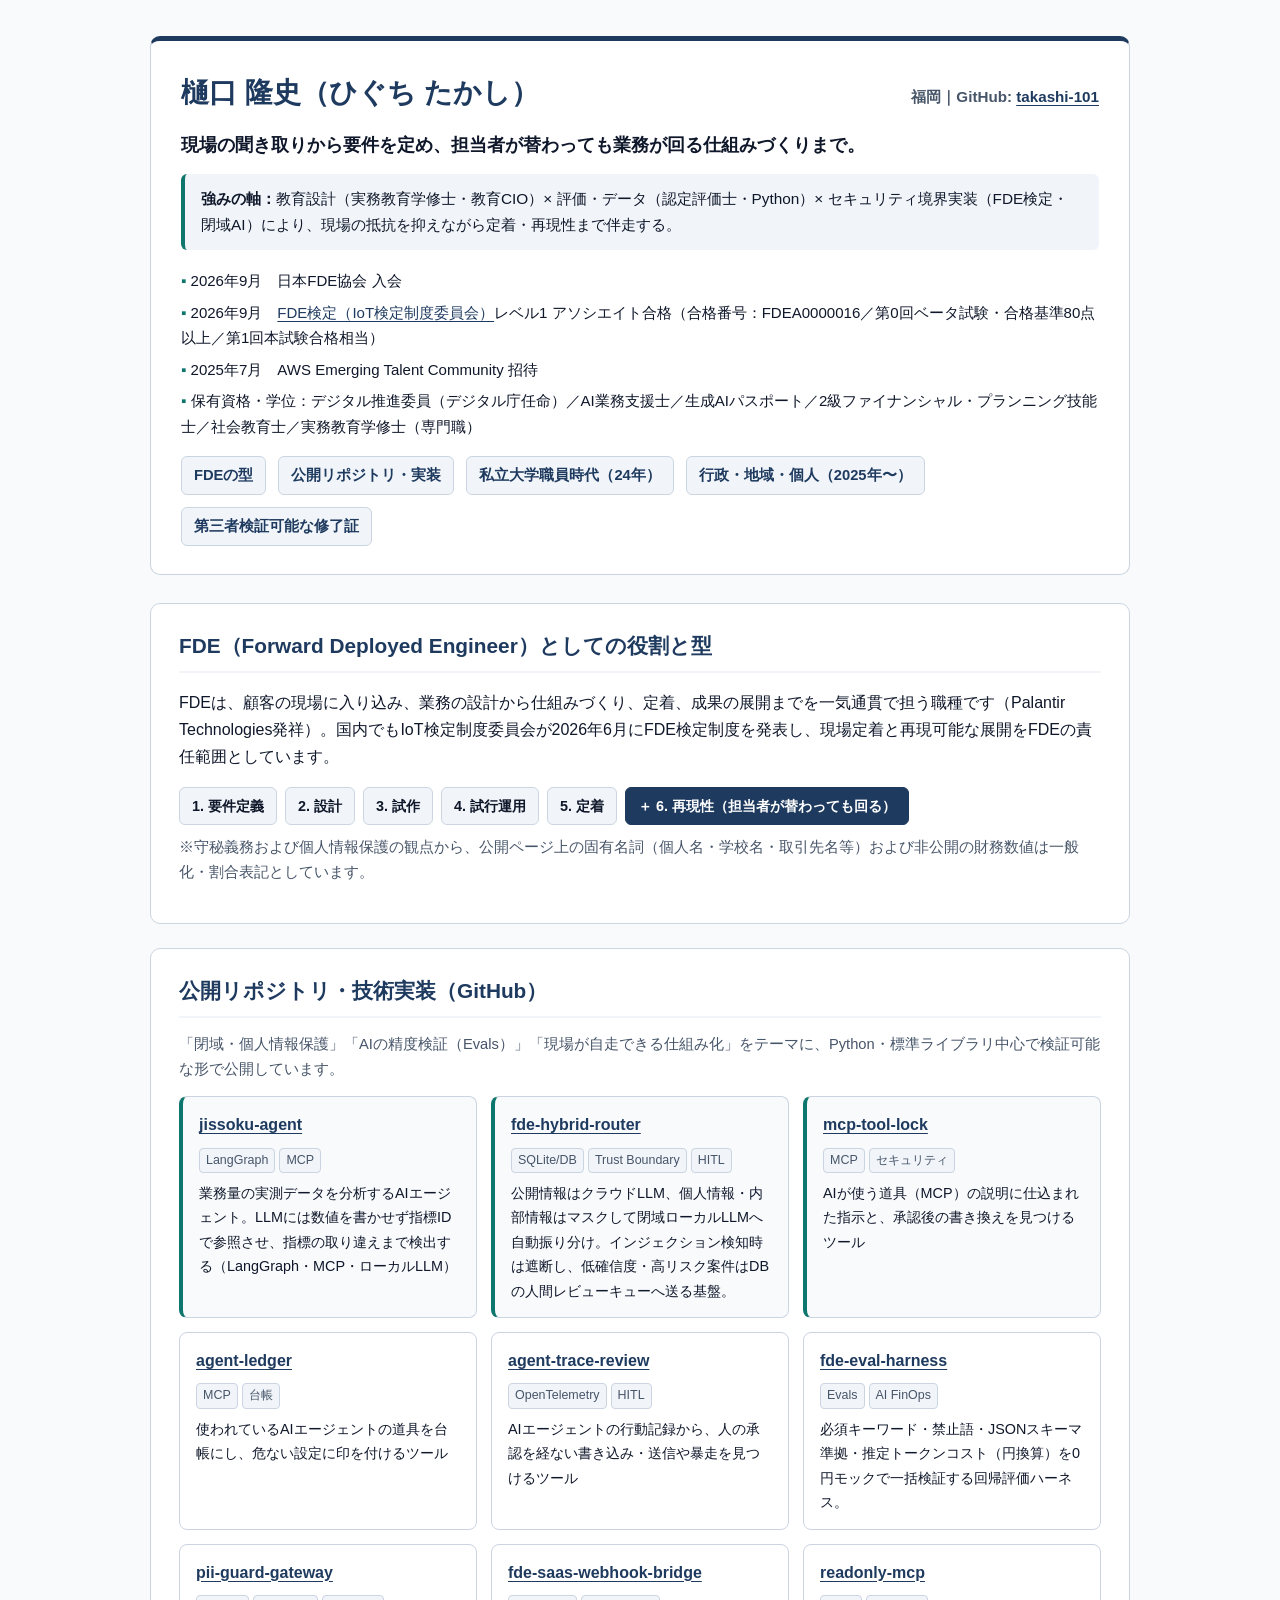
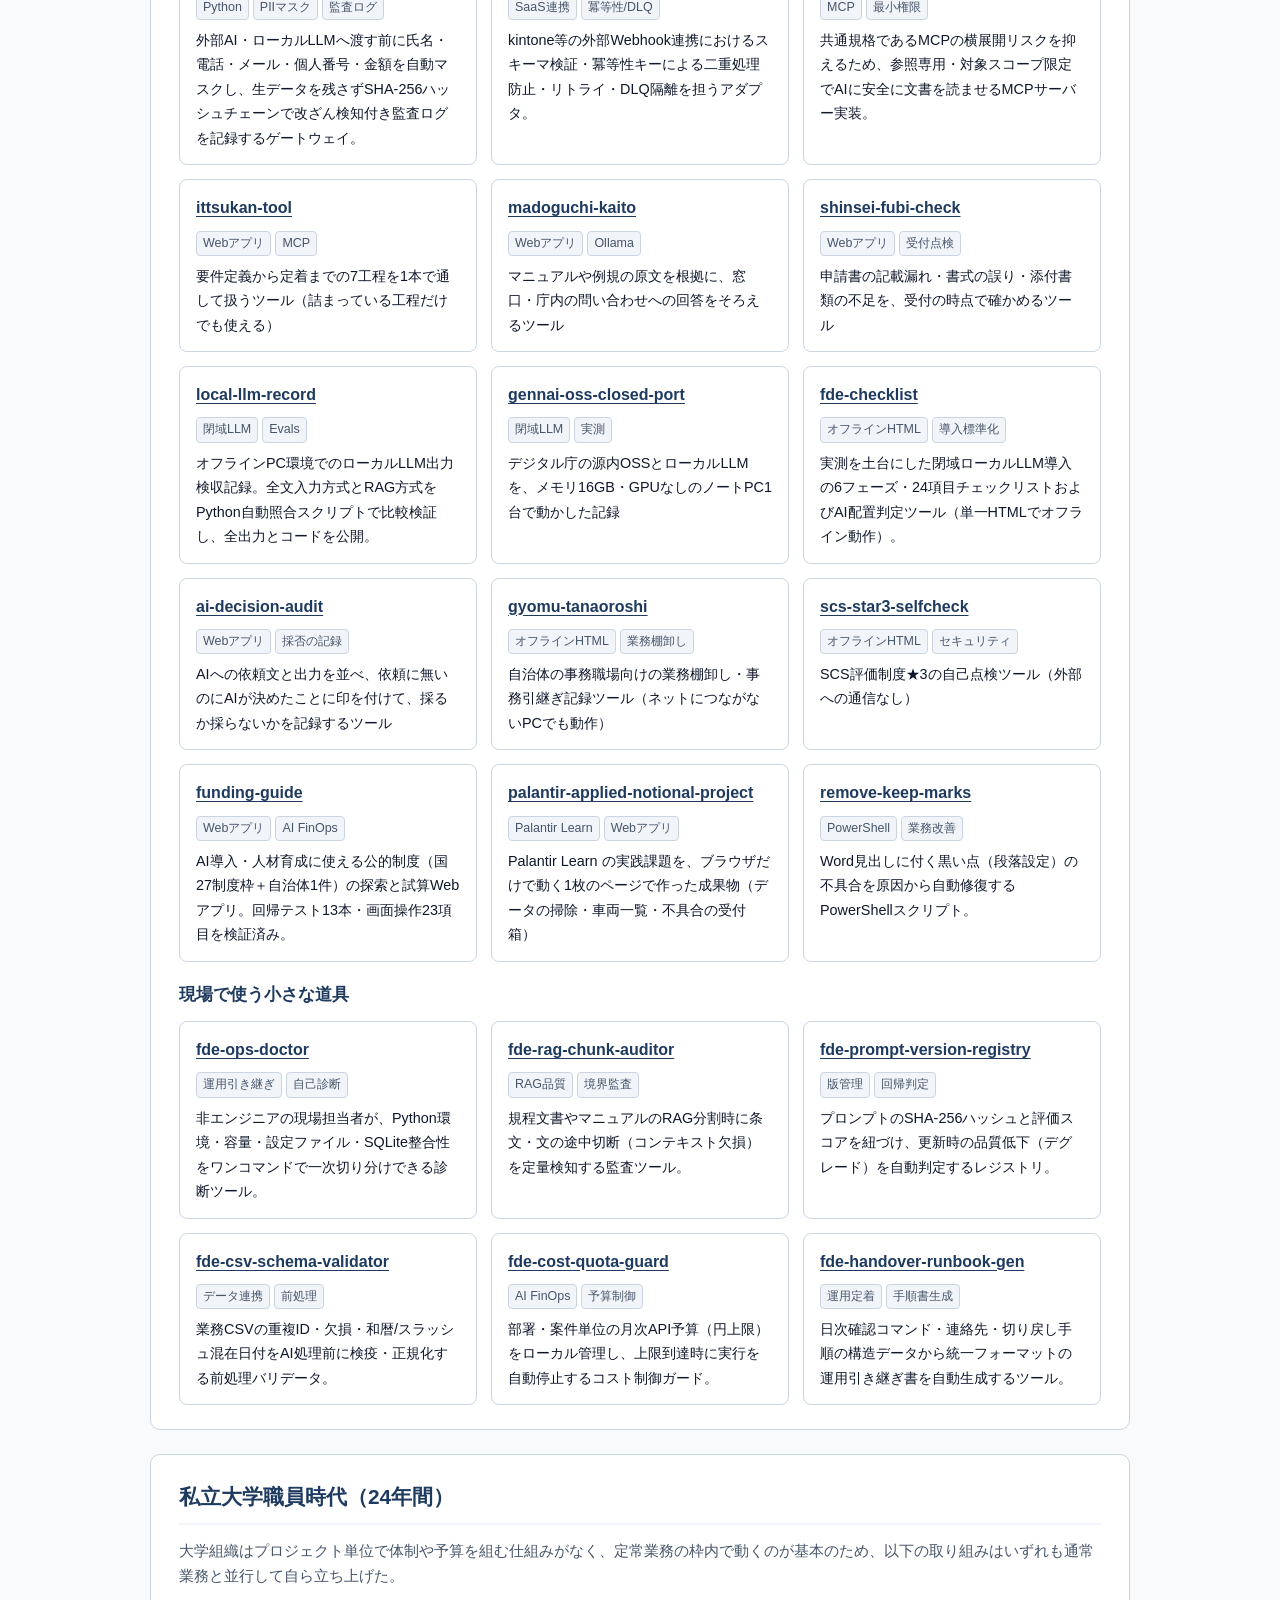
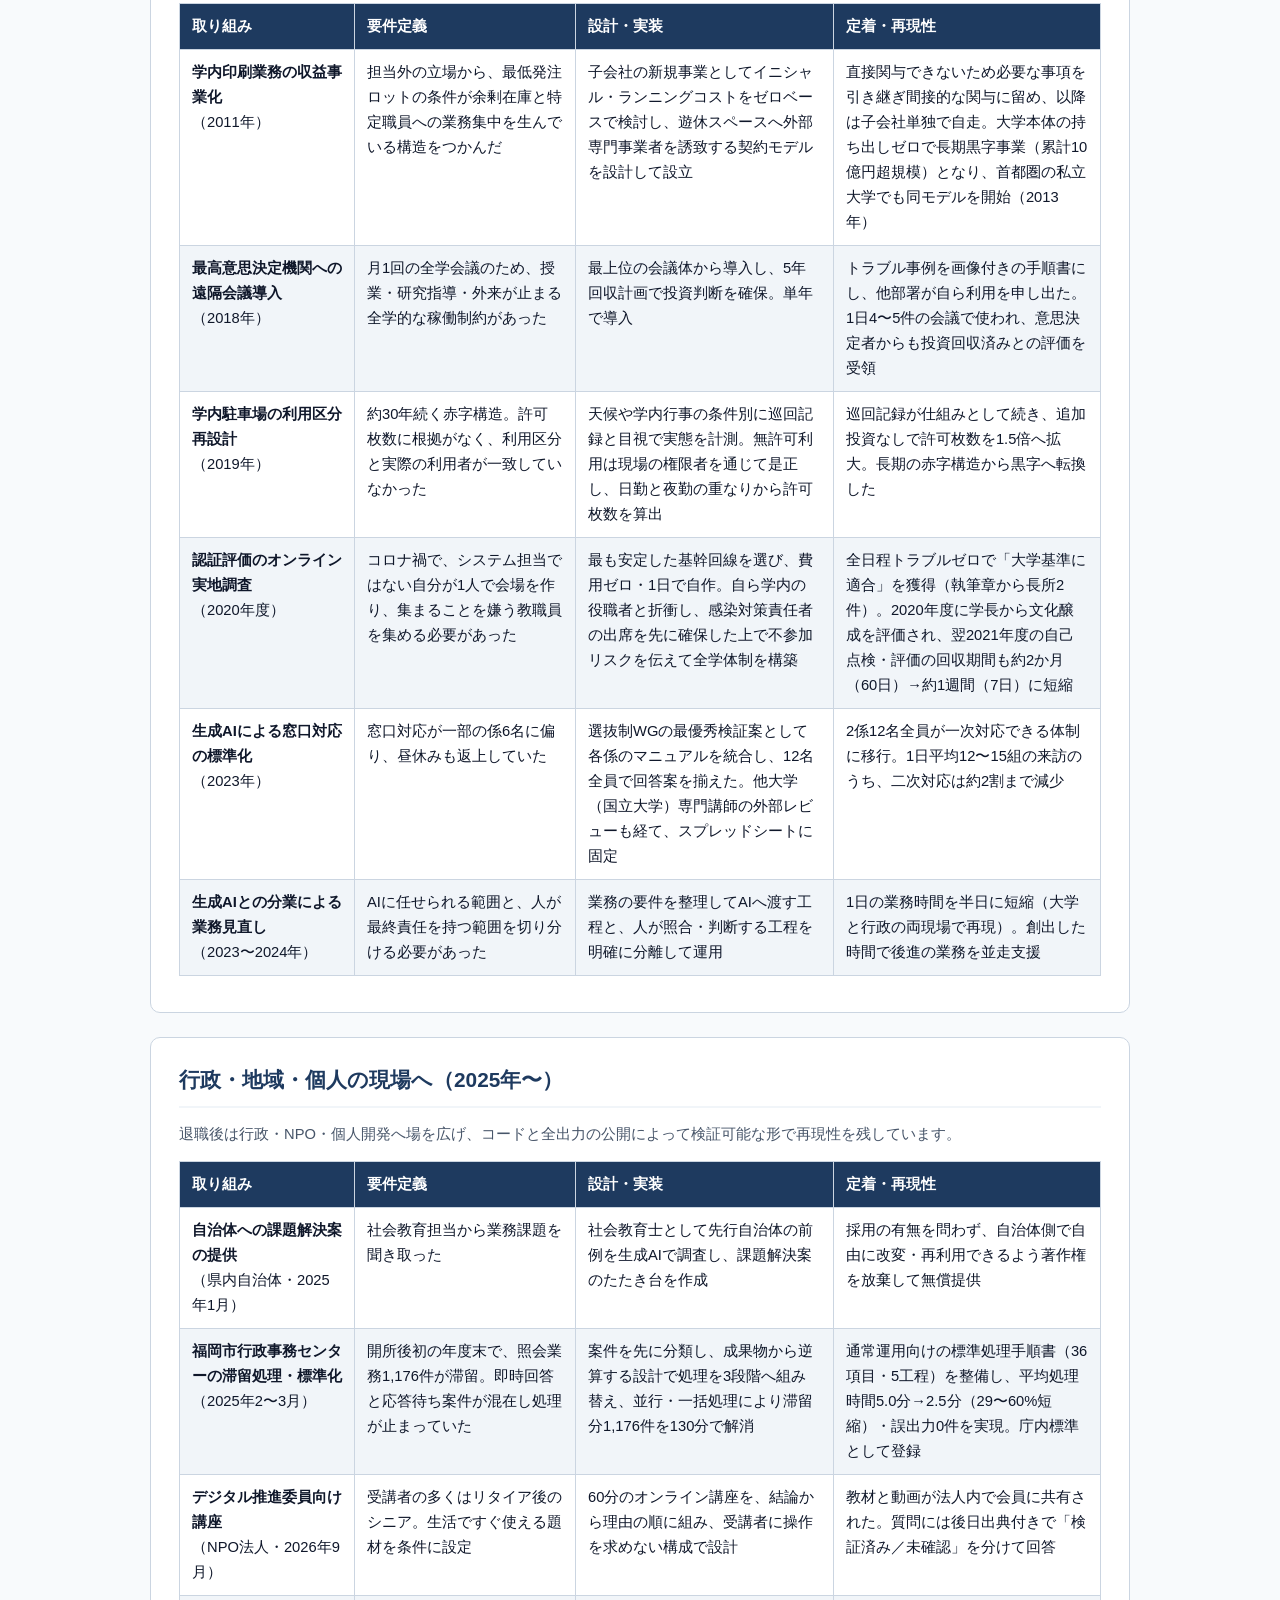
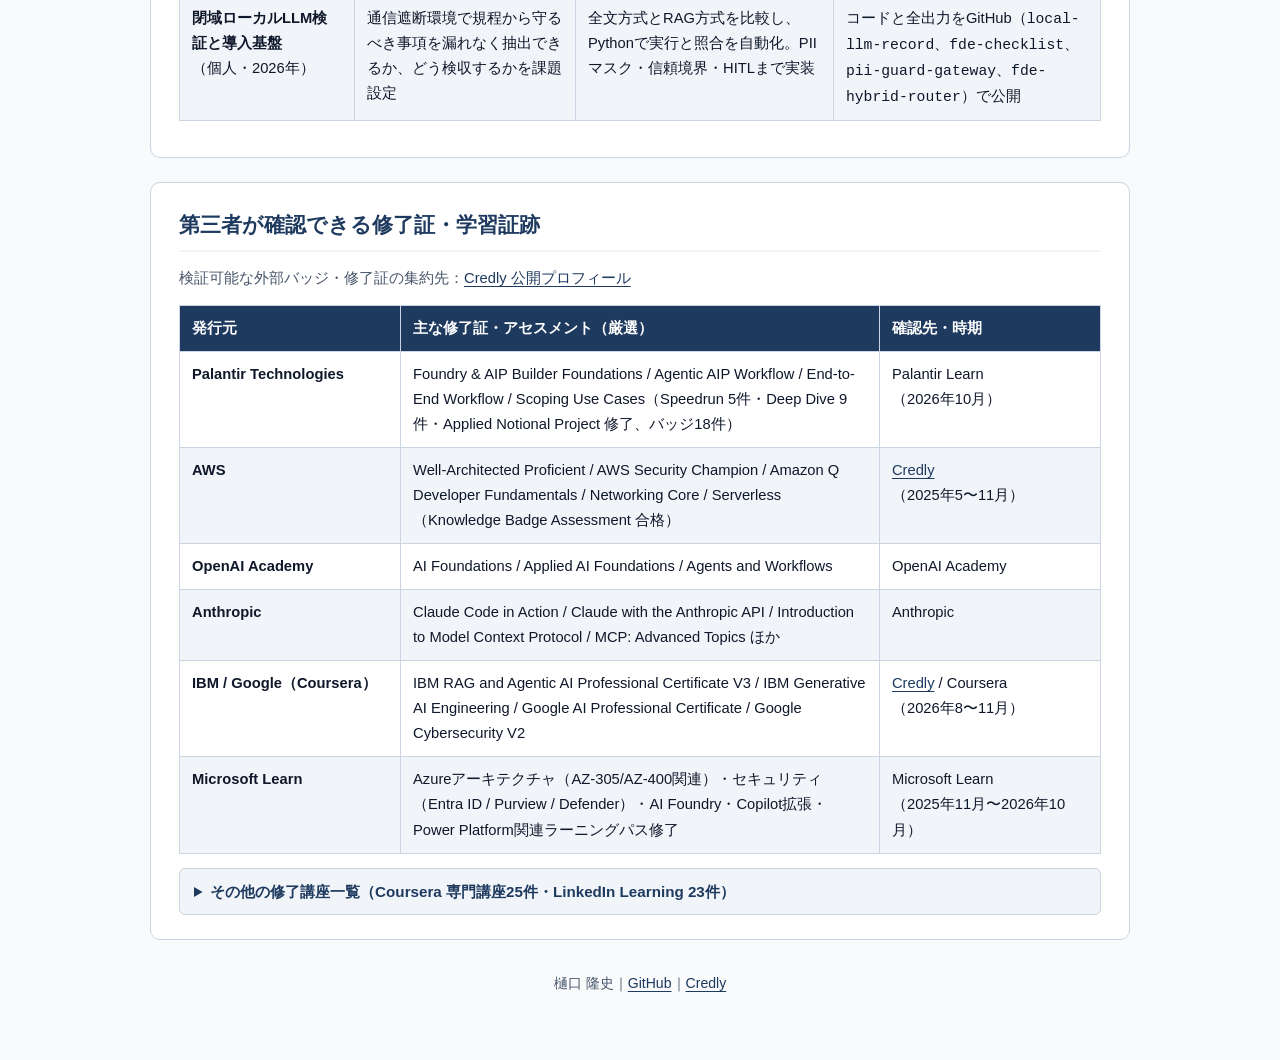
==== commit d3429498: "公開リポジトリの一覧を、ポートフォリオ・プロフィールと同じ掲載対象・同じ順にそろえる" ====
--- a/index.html
+++ b/index.html
@@ -276,9 +276,9 @@
       <p class="section-note">「閉域・個人情報保護」「AIの精度検証（Evals）」「現場が自走できる仕組み化」をテーマに、Python・標準ライブラリ中心で検証可能な形で公開しています。</p>
       <div class="repo-grid">
         <div class="repo-card featured">
-          <div class="repo-title"><a href="https://github.com/takashi-101/pii-guard-gateway">pii-guard-gateway</a></div>
-          <span class="repo-tag">Python</span><span class="repo-tag">PIIマスク</span><span class="repo-tag">監査ログ</span>
-          <p class="repo-desc">外部AI・ローカルLLMへ渡す前に氏名・電話・メール・個人番号・金額を自動マスクし、生データを残さずSHA-256ハッシュチェーンで改ざん検知付き監査ログを記録するゲートウェイ。</p>
+          <div class="repo-title"><a href="https://github.com/takashi-101/jissoku-agent">jissoku-agent</a></div>
+          <span class="repo-tag">LangGraph</span><span class="repo-tag">MCP</span>
+          <p class="repo-desc">業務量の実測データを分析するAIエージェント。LLMには数値を書かせず指標IDで参照させ、指標の取り違えまで検出する（LangGraph・MCP・ローカルLLM）</p>
         </div>
         <div class="repo-card featured">
           <div class="repo-title"><a href="https://github.com/takashi-101/fde-hybrid-router">fde-hybrid-router</a></div>
@@ -286,21 +286,109 @@
           <p class="repo-desc">公開情報はクラウドLLM、個人情報・内部情報はマスクして閉域ローカルLLMへ自動振り分け。インジェクション検知時は遮断し、低確信度・高リスク案件はDBの人間レビューキューへ送る基盤。</p>
         </div>
         <div class="repo-card featured">
+          <div class="repo-title"><a href="https://github.com/takashi-101/mcp-tool-lock">mcp-tool-lock</a></div>
+          <span class="repo-tag">MCP</span><span class="repo-tag">セキュリティ</span>
+          <p class="repo-desc">AIが使う道具（MCP）の説明に仕込まれた指示と、承認後の書き換えを見つけるツール</p>
+        </div>
+        <div class="repo-card">
+          <div class="repo-title"><a href="https://github.com/takashi-101/agent-ledger">agent-ledger</a></div>
+          <span class="repo-tag">MCP</span><span class="repo-tag">台帳</span>
+          <p class="repo-desc">使われているAIエージェントの道具を台帳にし、危ない設定に印を付けるツール</p>
+        </div>
+        <div class="repo-card">
+          <div class="repo-title"><a href="https://github.com/takashi-101/agent-trace-review">agent-trace-review</a></div>
+          <span class="repo-tag">OpenTelemetry</span><span class="repo-tag">HITL</span>
+          <p class="repo-desc">AIエージェントの行動記録から、人の承認を経ない書き込み・送信や暴走を見つけるツール</p>
+        </div>
+        <div class="repo-card">
           <div class="repo-title"><a href="https://github.com/takashi-101/fde-eval-harness">fde-eval-harness</a></div>
           <span class="repo-tag">Evals</span><span class="repo-tag">AI FinOps</span>
           <p class="repo-desc">必須キーワード・禁止語・JSONスキーマ準拠・推定トークンコスト（円換算）を0円モックで一括検証する回帰評価ハーネス。</p>
         </div>
         <div class="repo-card">
+          <div class="repo-title"><a href="https://github.com/takashi-101/pii-guard-gateway">pii-guard-gateway</a></div>
+          <span class="repo-tag">Python</span><span class="repo-tag">PIIマスク</span><span class="repo-tag">監査ログ</span>
+          <p class="repo-desc">外部AI・ローカルLLMへ渡す前に氏名・電話・メール・個人番号・金額を自動マスクし、生データを残さずSHA-256ハッシュチェーンで改ざん検知付き監査ログを記録するゲートウェイ。</p>
+        </div>
+        <div class="repo-card">
+          <div class="repo-title"><a href="https://github.com/takashi-101/fde-saas-webhook-bridge">fde-saas-webhook-bridge</a></div>
+          <span class="repo-tag">SaaS連携</span><span class="repo-tag">冪等性/DLQ</span>
+          <p class="repo-desc">kintone等の外部Webhook連携におけるスキーマ検証・冪等性キーによる二重処理防止・リトライ・DLQ隔離を担うアダプタ。</p>
+        </div>
+        <div class="repo-card">
+          <div class="repo-title"><a href="https://github.com/takashi-101/readonly-mcp">readonly-mcp</a></div>
+          <span class="repo-tag">MCP</span><span class="repo-tag">最小権限</span>
+          <p class="repo-desc">共通規格であるMCPの横展開リスクを抑えるため、参照専用・対象スコープ限定でAIに安全に文書を読ませるMCPサーバー実装。</p>
+        </div>
+        <div class="repo-card">
+          <div class="repo-title"><a href="https://github.com/takashi-101/ittsukan-tool">ittsukan-tool</a></div>
+          <span class="repo-tag">Webアプリ</span><span class="repo-tag">MCP</span>
+          <p class="repo-desc">要件定義から定着までの7工程を1本で通して扱うツール（詰まっている工程だけでも使える）</p>
+        </div>
+        <div class="repo-card">
+          <div class="repo-title"><a href="https://github.com/takashi-101/madoguchi-kaito">madoguchi-kaito</a></div>
+          <span class="repo-tag">Webアプリ</span><span class="repo-tag">Ollama</span>
+          <p class="repo-desc">マニュアルや例規の原文を根拠に、窓口・庁内の問い合わせへの回答をそろえるツール</p>
+        </div>
+        <div class="repo-card">
+          <div class="repo-title"><a href="https://github.com/takashi-101/shinsei-fubi-check">shinsei-fubi-check</a></div>
+          <span class="repo-tag">Webアプリ</span><span class="repo-tag">受付点検</span>
+          <p class="repo-desc">申請書の記載漏れ・書式の誤り・添付書類の不足を、受付の時点で確かめるツール</p>
+        </div>
+        <div class="repo-card">
+          <div class="repo-title"><a href="https://github.com/takashi-101/local-llm-record">local-llm-record</a></div>
+          <span class="repo-tag">閉域LLM</span><span class="repo-tag">Evals</span>
+          <p class="repo-desc">オフラインPC環境でのローカルLLM出力検収記録。全文入力方式とRAG方式をPython自動照合スクリプトで比較検証し、全出力とコードを公開。</p>
+        </div>
+        <div class="repo-card">
+          <div class="repo-title"><a href="https://github.com/takashi-101/gennai-oss-closed-port">gennai-oss-closed-port</a></div>
+          <span class="repo-tag">閉域LLM</span><span class="repo-tag">実測</span>
+          <p class="repo-desc">デジタル庁の源内OSSとローカルLLMを、メモリ16GB・GPUなしのノートPC1台で動かした記録</p>
+        </div>
+        <div class="repo-card">
+          <div class="repo-title"><a href="https://github.com/takashi-101/fde-checklist">fde-checklist</a></div>
+          <span class="repo-tag">オフラインHTML</span><span class="repo-tag">導入標準化</span>
+          <p class="repo-desc">実測を土台にした閉域ローカルLLM導入の6フェーズ・24項目チェックリストおよびAI配置判定ツール（単一HTMLでオフライン動作）。</p>
+        </div>
+        <div class="repo-card">
+          <div class="repo-title"><a href="https://github.com/takashi-101/ai-decision-audit">ai-decision-audit</a></div>
+          <span class="repo-tag">Webアプリ</span><span class="repo-tag">採否の記録</span>
+          <p class="repo-desc">AIへの依頼文と出力を並べ、依頼に無いのにAIが決めたことに印を付けて、採るか採らないかを記録するツール</p>
+        </div>
+        <div class="repo-card">
+          <div class="repo-title"><a href="https://github.com/takashi-101/gyomu-tanaoroshi">gyomu-tanaoroshi</a></div>
+          <span class="repo-tag">オフラインHTML</span><span class="repo-tag">業務棚卸し</span>
+          <p class="repo-desc">自治体の事務職場向けの業務棚卸し・事務引継ぎ記録ツール（ネットにつながないPCでも動作）</p>
+        </div>
+        <div class="repo-card">
+          <div class="repo-title"><a href="https://github.com/takashi-101/scs-star3-selfcheck">scs-star3-selfcheck</a></div>
+          <span class="repo-tag">オフラインHTML</span><span class="repo-tag">セキュリティ</span>
+          <p class="repo-desc">SCS評価制度★3の自己点検ツール（外部への通信なし）</p>
+        </div>
+        <div class="repo-card">
+          <div class="repo-title"><a href="https://github.com/takashi-101/funding-guide">funding-guide</a></div>
+          <span class="repo-tag">Webアプリ</span><span class="repo-tag">AI FinOps</span>
+          <p class="repo-desc">AI導入・人材育成に使える公的制度（国27制度枠＋自治体1件）の探索と試算Webアプリ。回帰テスト13本・画面操作23項目を検証済み。</p>
+        </div>
+        <div class="repo-card">
+          <div class="repo-title"><a href="https://github.com/takashi-101/palantir-applied-notional-project">palantir-applied-notional-project</a></div>
+          <span class="repo-tag">Palantir Learn</span><span class="repo-tag">Webアプリ</span>
+          <p class="repo-desc">Palantir Learn の実践課題を、ブラウザだけで動く1枚のページで作った成果物（データの掃除・車両一覧・不具合の受付箱）</p>
+        </div>
+        <div class="repo-card">
+          <div class="repo-title"><a href="https://github.com/takashi-101/remove-keep-marks">remove-keep-marks</a></div>
+          <span class="repo-tag">PowerShell</span><span class="repo-tag">業務改善</span>
+          <p class="repo-desc">Word見出しに付く黒い点（段落設定）の不具合を原因から自動修復するPowerShellスクリプト。</p>
+        </div>
+      </div>
+      <h3>現場で使う小さな道具</h3>
+      <div class="repo-grid">
+        <div class="repo-card">
           <div class="repo-title"><a href="https://github.com/takashi-101/fde-ops-doctor">fde-ops-doctor</a></div>
           <span class="repo-tag">運用引き継ぎ</span><span class="repo-tag">自己診断</span>
           <p class="repo-desc">非エンジニアの現場担当者が、Python環境・容量・設定ファイル・SQLite整合性をワンコマンドで一次切り分けできる診断ツール。</p>
         </div>
         <div class="repo-card">
-          <div class="repo-title"><a href="https://github.com/takashi-101/fde-saas-webhook-bridge">fde-saas-webhook-bridge</a></div>
-          <span class="repo-tag">SaaS連携</span><span class="repo-tag">冪等性/DLQ</span>
-          <p class="repo-desc">kintone等の外部Webhook連携におけるスキーマ検証・冪等性キーによる二重処理防止・リトライ・DLQ隔離を担うアダプタ。</p>
-        </div>
-        <div class="repo-card">
           <div class="repo-title"><a href="https://github.com/takashi-101/fde-rag-chunk-auditor">fde-rag-chunk-auditor</a></div>
           <span class="repo-tag">RAG品質</span><span class="repo-tag">境界監査</span>
           <p class="repo-desc">規程文書やマニュアルのRAG分割時に条文・文の途中切断（コンテキスト欠損）を定量検知する監査ツール。</p>
@@ -324,31 +412,6 @@
           <div class="repo-title"><a href="https://github.com/takashi-101/fde-handover-runbook-gen">fde-handover-runbook-gen</a></div>
           <span class="repo-tag">運用定着</span><span class="repo-tag">手順書生成</span>
           <p class="repo-desc">日次確認コマンド・連絡先・切り戻し手順の構造データから統一フォーマットの運用引き継ぎ書を自動生成するツール。</p>
-        </div>
-        <div class="repo-card">
-          <div class="repo-title"><a href="https://github.com/takashi-101/local-llm-record">local-llm-record</a></div>
-          <span class="repo-tag">閉域LLM</span><span class="repo-tag">Evals</span>
-          <p class="repo-desc">オフラインPC環境でのローカルLLM出力検収記録。全文入力方式とRAG方式をPython自動照合スクリプトで比較検証し、全出力とコードを公開。</p>
-        </div>
-        <div class="repo-card">
-          <div class="repo-title"><a href="https://github.com/takashi-101/fde-checklist">fde-checklist</a></div>
-          <span class="repo-tag">オフラインHTML</span><span class="repo-tag">導入標準化</span>
-          <p class="repo-desc">実測を土台にした閉域ローカルLLM導入の6フェーズ・24項目チェックリストおよびAI配置判定ツール（単一HTMLでオフライン動作）。</p>
-        </div>
-        <div class="repo-card">
-          <div class="repo-title"><a href="https://github.com/takashi-101/readonly-mcp">readonly-mcp</a></div>
-          <span class="repo-tag">MCP</span><span class="repo-tag">最小権限</span>
-          <p class="repo-desc">共通規格であるMCPの横展開リスクを抑えるため、参照専用・対象スコープ限定でAIに安全に文書を読ませるMCPサーバー実装。</p>
-        </div>
-        <div class="repo-card">
-          <div class="repo-title"><a href="https://github.com/takashi-101/funding-guide">funding-guide</a></div>
-          <span class="repo-tag">Webアプリ</span><span class="repo-tag">AI FinOps</span>
-          <p class="repo-desc">AI導入・人材育成に使える公的制度（国27制度枠＋自治体1件）の探索と試算Webアプリ。回帰テスト13本・画面操作23項目を検証済み。</p>
-        </div>
-        <div class="repo-card">
-          <div class="repo-title"><a href="https://github.com/takashi-101/remove-keep-marks">remove-keep-marks</a></div>
-          <span class="repo-tag">PowerShell</span><span class="repo-tag">業務改善</span>
-          <p class="repo-desc">Word見出しに付く黒い点（段落設定）の不具合を原因から自動修復するPowerShellスクリプト。</p>
         </div>
       </div>
     </section>
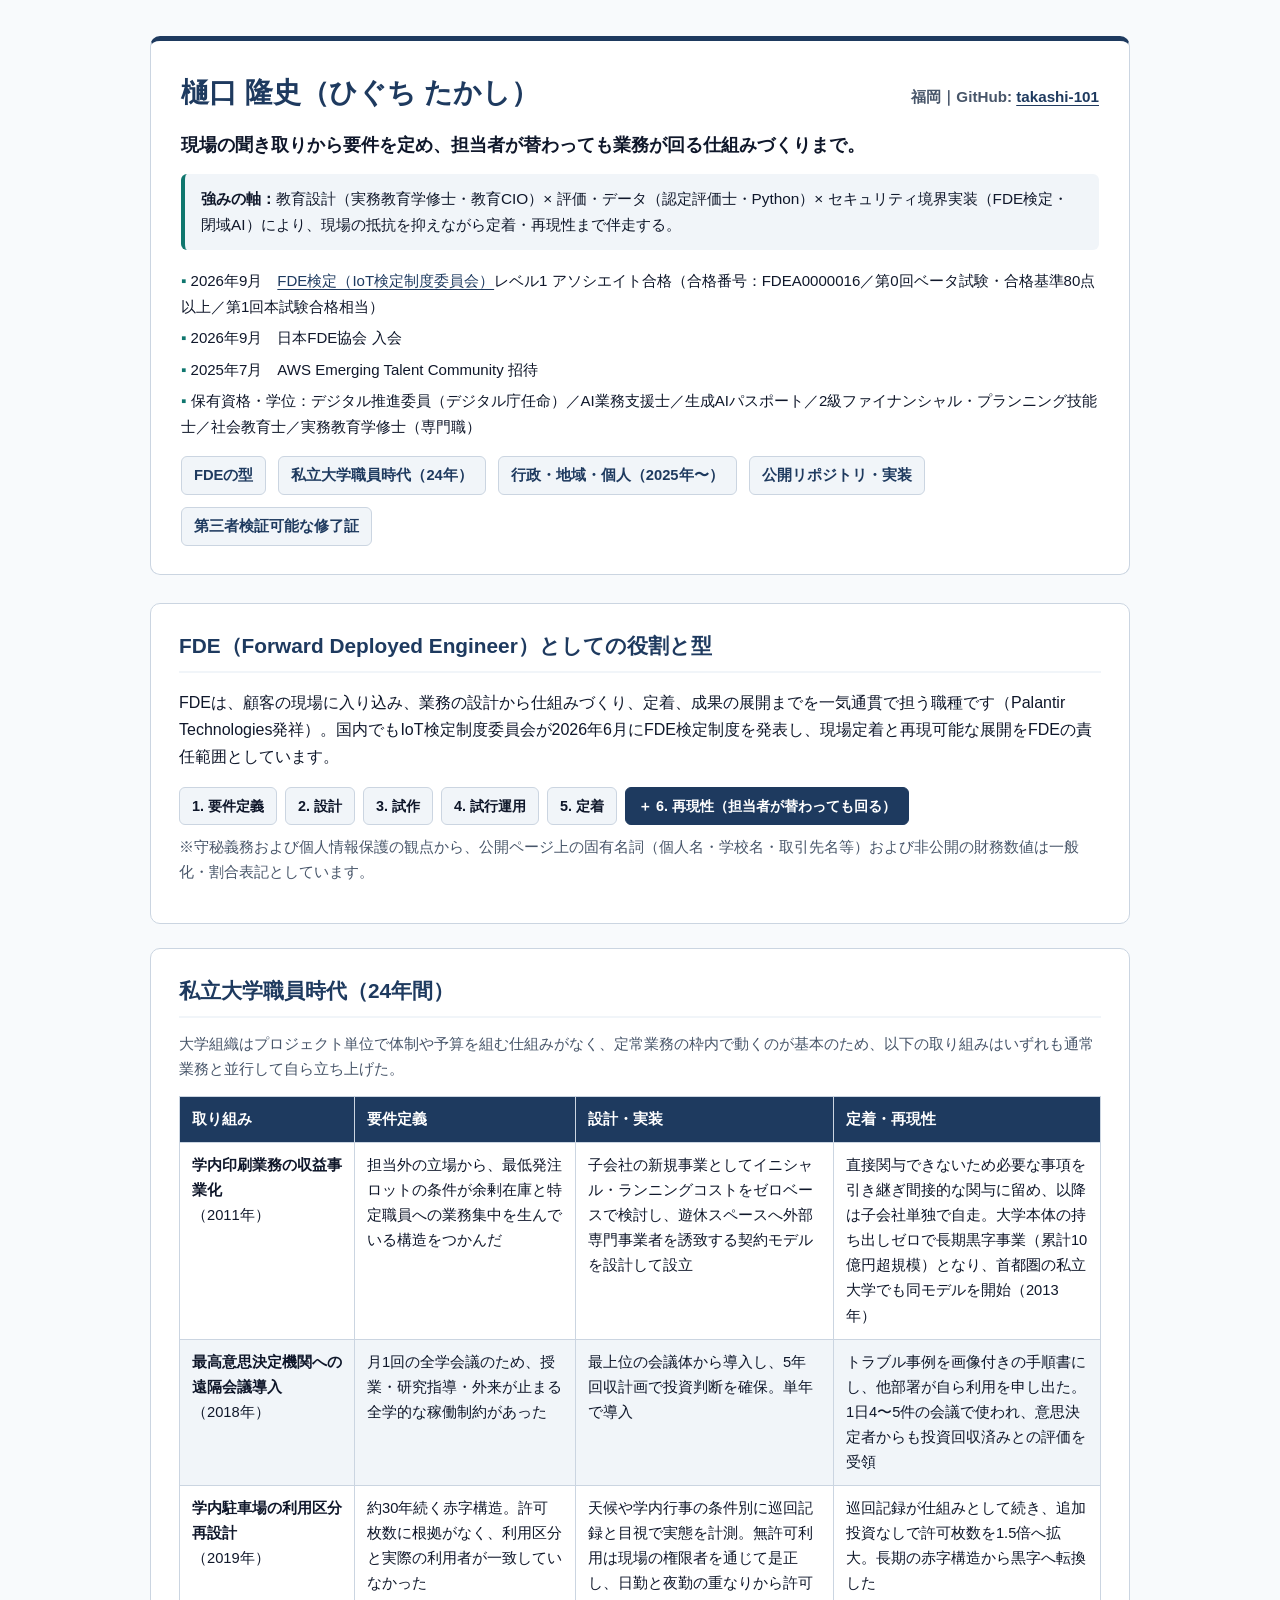
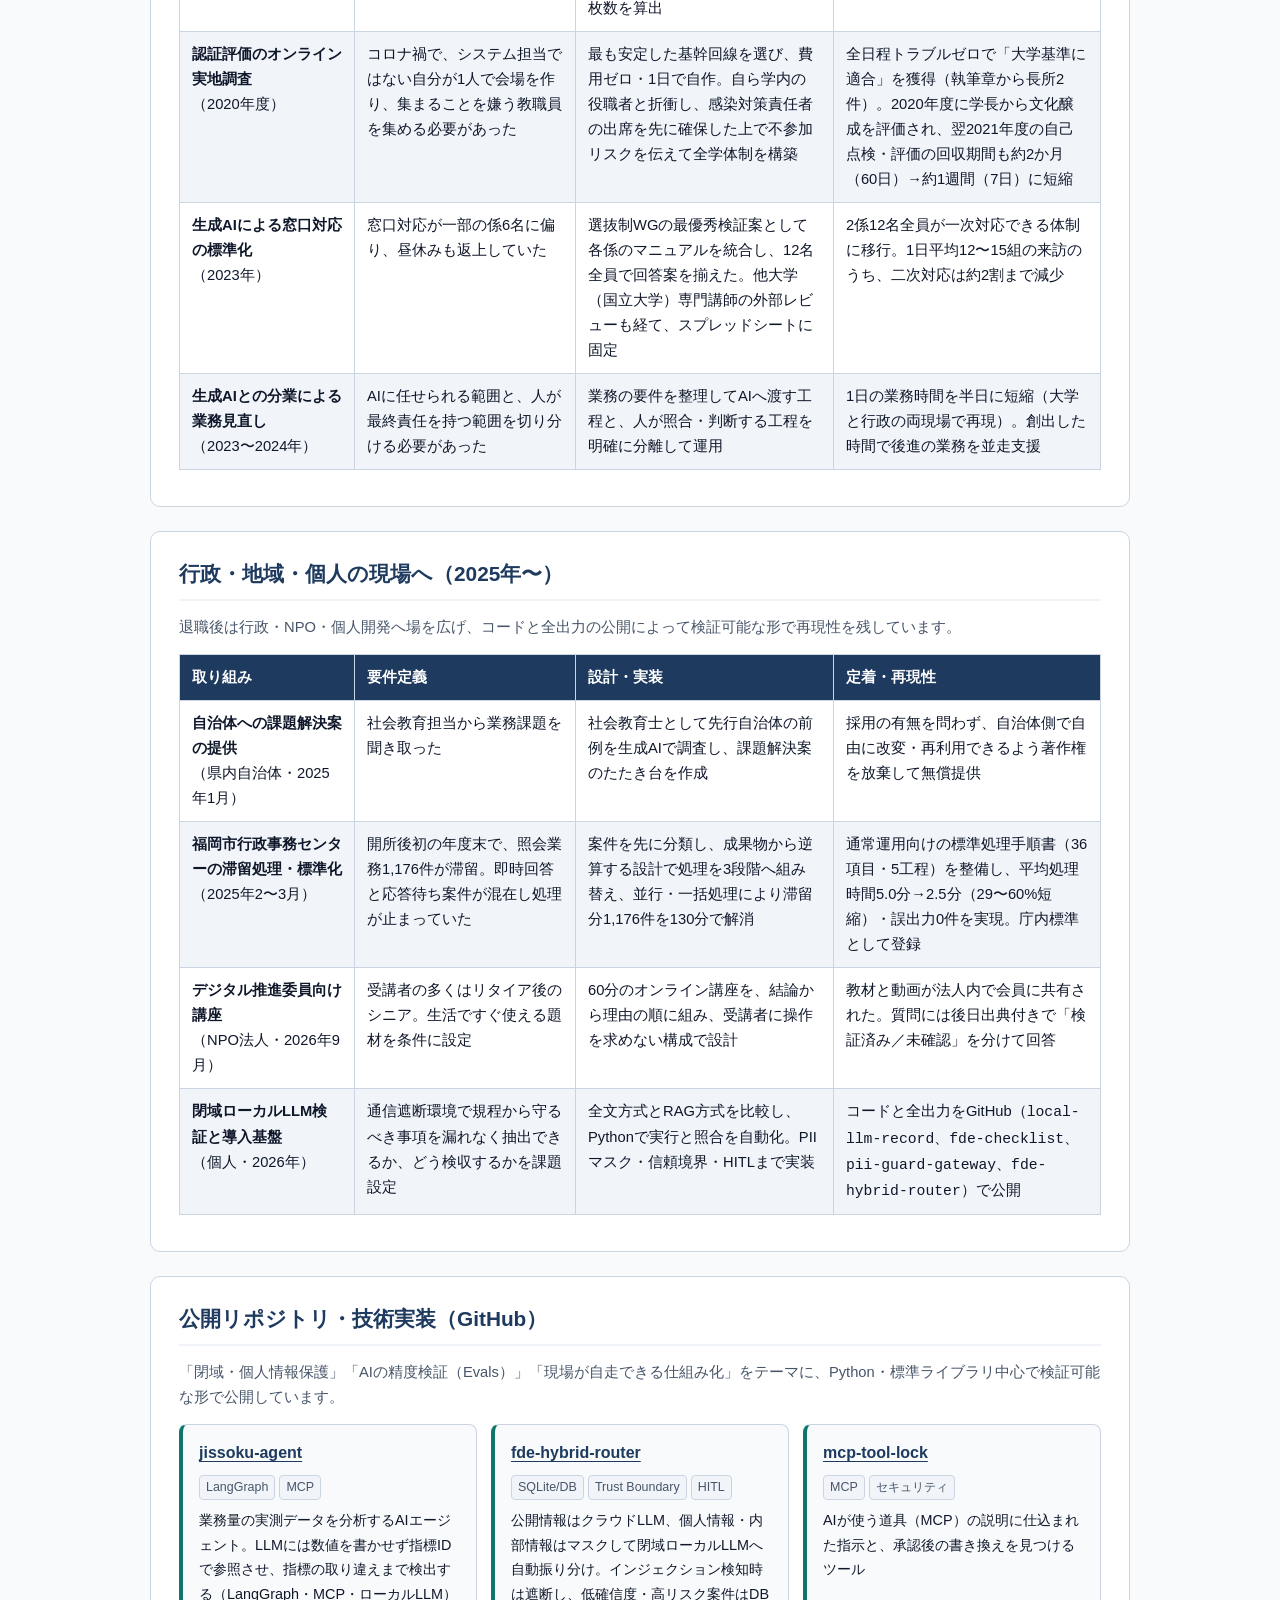
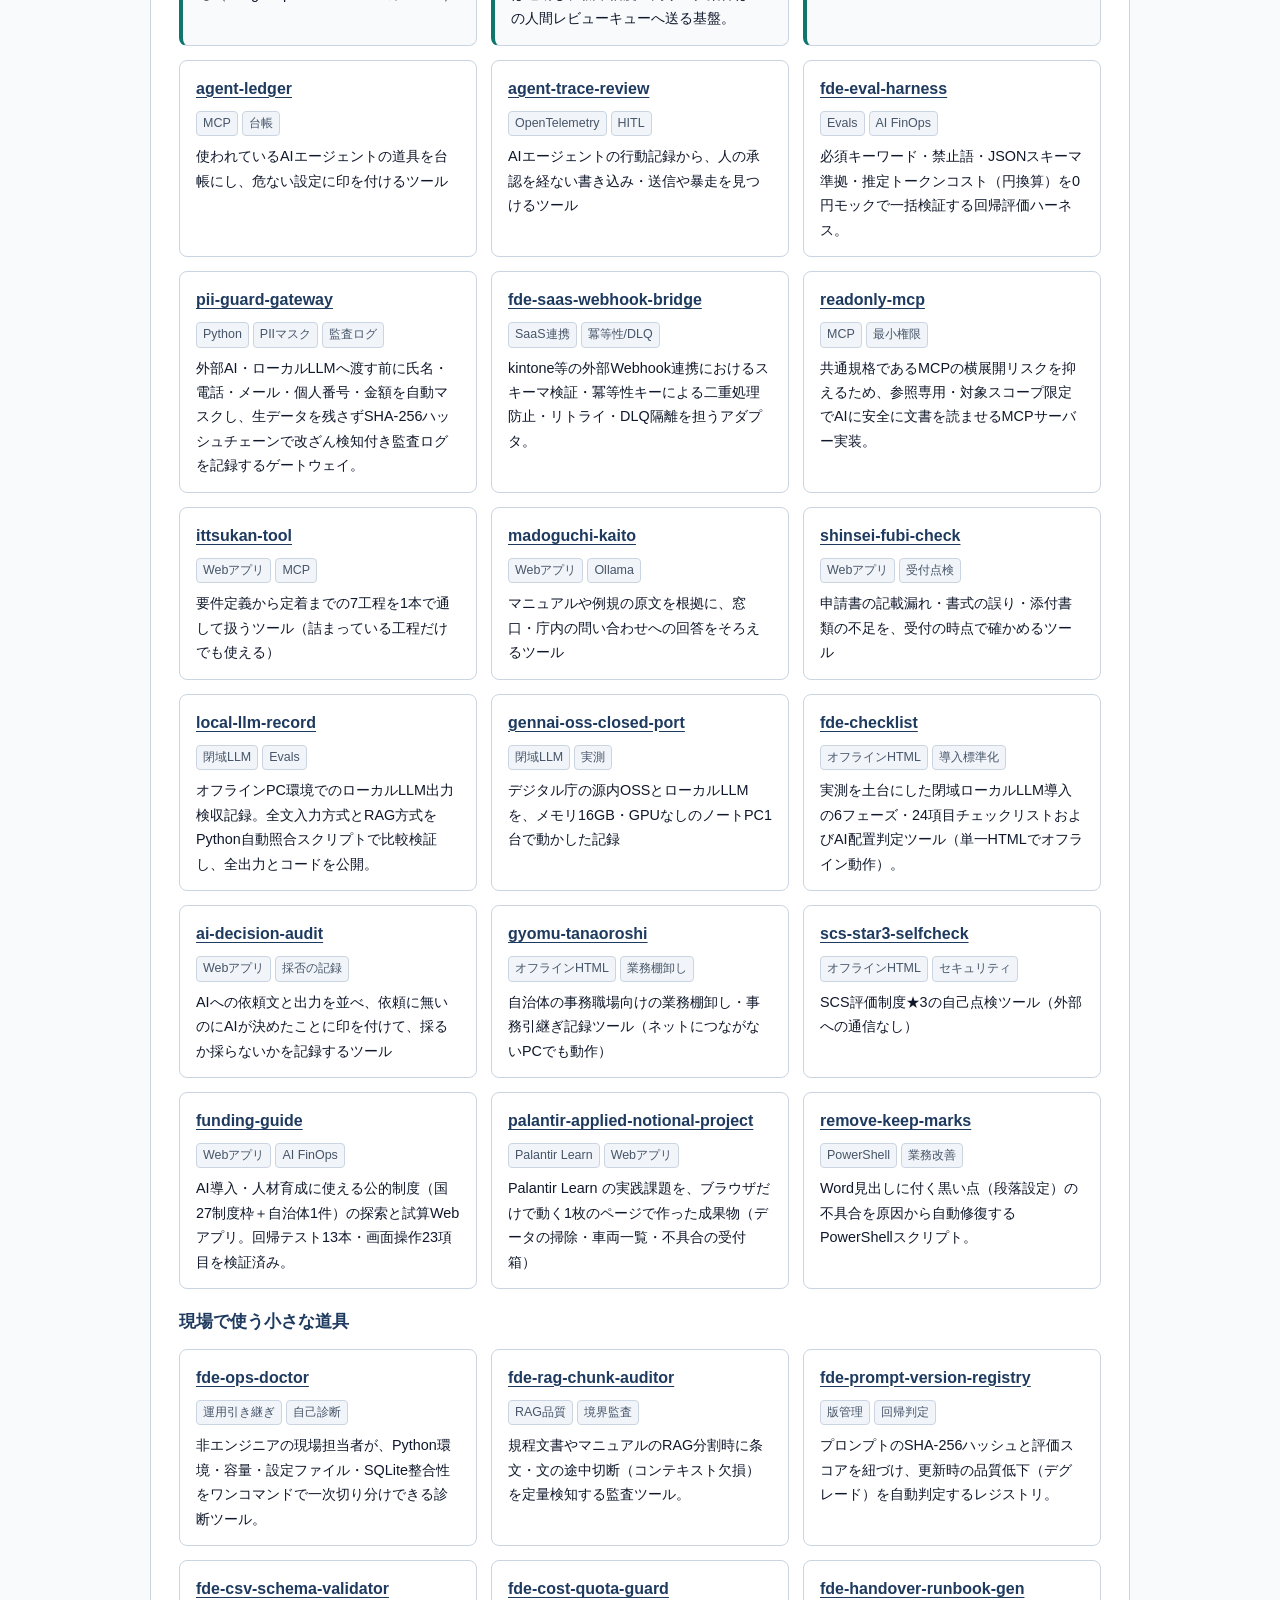
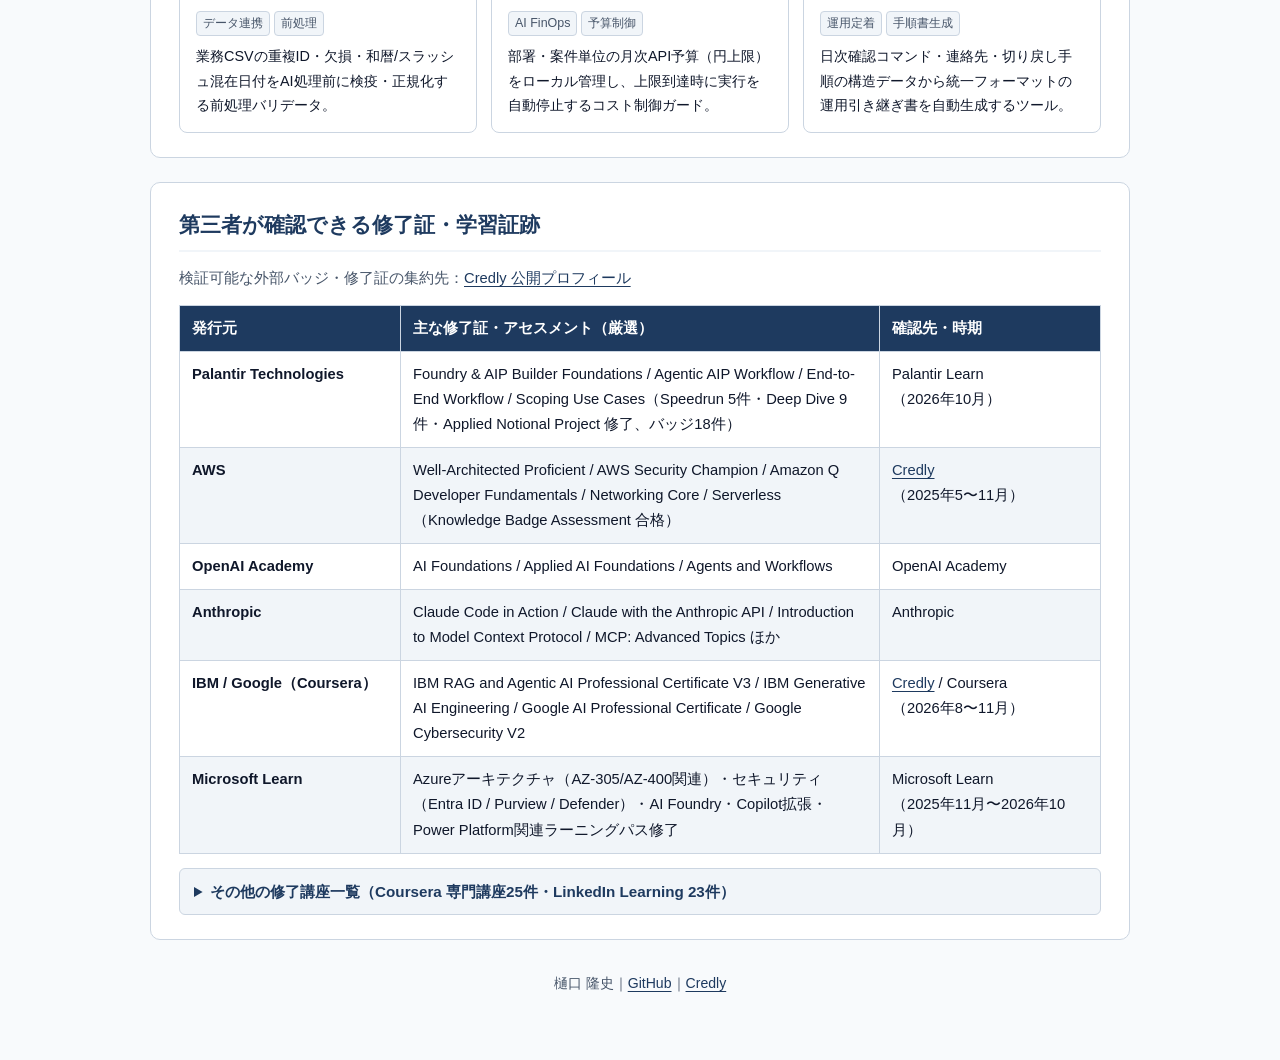
==== commit 967dcadd: "トップページのブロックを並べ替える（現場の実績 → 公開リポジトリ → 修了証の順） - 公開リポジトリのブロックを、行政・地域・個人の表の後ろ（修了証の前）へ移動 - ページ内ナビを同じ順に変更 -" ====
--- a/index.html
+++ b/index.html
@@ -243,16 +243,16 @@
         <strong>強みの軸：</strong>教育設計（実務教育学修士・教育CIO）× 評価・データ（認定評価士・Python）× セキュリティ境界実装（FDE検定・閉域AI）により、現場の抵抗を抑えながら定着・再現性まで伴走する。
       </div>
       <ul class="badge-list">
+        <li>2026年9月　<a href="https://www.iotcert.org/fdekentei/">FDE検定（IoT検定制度委員会）</a>レベル1 アソシエイト合格（合格番号：FDEA0000016／第0回ベータ試験・合格基準80点以上／第1回本試験合格相当）</li>
         <li>2026年9月　日本FDE協会 入会</li>
-        <li>2026年9月　<a href="https://www.iotcert.org/fdekentei/">FDE検定（IoT検定制度委員会）</a>レベル1 アソシエイト合格（合格番号：FDEA0000016／第0回ベータ試験・合格基準80点以上／第1回本試験合格相当）</li>
         <li>2025年7月　AWS Emerging Talent Community 招待</li>
         <li>保有資格・学位：デジタル推進委員（デジタル庁任命）／AI業務支援士／生成AIパスポート／2級ファイナンシャル・プランニング技能士／社会教育士／実務教育学修士（専門職）</li>
       </ul>
       <nav class="nav-links" aria-label="ページ内ナビゲーション">
         <a href="#fde">FDEの型</a>
-        <a href="#repos">公開リポジトリ・実装</a>
         <a href="#university">私立大学職員時代（24年）</a>
         <a href="#public">行政・地域・個人（2025年〜）</a>
+        <a href="#repos">公開リポジトリ・実装</a>
         <a href="#certs">第三者検証可能な修了証</a>
       </nav>
     </header>
@@ -271,6 +271,104 @@
       <p class="section-note">※守秘義務および個人情報保護の観点から、公開ページ上の固有名詞（個人名・学校名・取引先名等）および非公開の財務数値は一般化・割合表記としています。</p>
     </section>
 
+    <section id="university">
+      <h2>私立大学職員時代（24年間）</h2>
+      <p class="section-note">大学組織はプロジェクト単位で体制や予算を組む仕組みがなく、定常業務の枠内で動くのが基本のため、以下の取り組みはいずれも通常業務と並行して自ら立ち上げた。</p>
+      <div class="table-wrap">
+        <table>
+          <thead>
+            <tr>
+              <th style="width: 19%;">取り組み</th>
+              <th style="width: 24%;">要件定義</th>
+              <th style="width: 28%;">設計・実装</th>
+              <th style="width: 29%;">定着・再現性</th>
+            </tr>
+          </thead>
+          <tbody>
+            <tr>
+              <td><strong>学内印刷業務の収益事業化</strong><br>（2011年）</td>
+              <td>担当外の立場から、最低発注ロットの条件が余剰在庫と特定職員への業務集中を生んでいる構造をつかんだ</td>
+              <td>子会社の新規事業としてイニシャル・ランニングコストをゼロベースで検討し、遊休スペースへ外部専門事業者を誘致する契約モデルを設計して設立</td>
+              <td>直接関与できないため必要な事項を引き継ぎ間接的な関与に留め、以降は子会社単独で自走。大学本体の持ち出しゼロで長期黒字事業（累計10億円超規模）となり、首都圏の私立大学でも同モデルを開始（2013年）</td>
+            </tr>
+            <tr>
+              <td><strong>最高意思決定機関への遠隔会議導入</strong><br>（2018年）</td>
+              <td>月1回の全学会議のため、授業・研究指導・外来が止まる全学的な稼働制約があった</td>
+              <td>最上位の会議体から導入し、5年回収計画で投資判断を確保。単年で導入</td>
+              <td>トラブル事例を画像付きの手順書にし、他部署が自ら利用を申し出た。1日4〜5件の会議で使われ、意思決定者からも投資回収済みとの評価を受領</td>
+            </tr>
+            <tr>
+              <td><strong>学内駐車場の利用区分再設計</strong><br>（2019年）</td>
+              <td>約30年続く赤字構造。許可枚数に根拠がなく、利用区分と実際の利用者が一致していなかった</td>
+              <td>天候や学内行事の条件別に巡回記録と目視で実態を計測。無許可利用は現場の権限者を通じて是正し、日勤と夜勤の重なりから許可枚数を算出</td>
+              <td>巡回記録が仕組みとして続き、追加投資なしで許可枚数を1.5倍へ拡大。長期の赤字構造から黒字へ転換した</td>
+            </tr>
+            <tr>
+              <td><strong>認証評価のオンライン実地調査</strong><br>（2020年度）</td>
+              <td>コロナ禍で、システム担当ではない自分が1人で会場を作り、集まることを嫌う教職員を集める必要があった</td>
+              <td>最も安定した基幹回線を選び、費用ゼロ・1日で自作。自ら学内の役職者と折衝し、感染対策責任者の出席を先に確保した上で不参加リスクを伝えて全学体制を構築</td>
+              <td>全日程トラブルゼロで「大学基準に適合」を獲得（執筆章から長所2件）。2020年度に学長から文化醸成を評価され、翌2021年度の自己点検・評価の回収期間も約2か月（60日）→約1週間（7日）に短縮</td>
+            </tr>
+            <tr>
+              <td><strong>生成AIによる窓口対応の標準化</strong><br>（2023年）</td>
+              <td>窓口対応が一部の係6名に偏り、昼休みも返上していた</td>
+              <td>選抜制WGの最優秀検証案として各係のマニュアルを統合し、12名全員で回答案を揃えた。他大学（国立大学）専門講師の外部レビューも経て、スプレッドシートに固定</td>
+              <td>2係12名全員が一次対応できる体制に移行。1日平均12〜15組の来訪のうち、二次対応は約2割まで減少</td>
+            </tr>
+            <tr>
+              <td><strong>生成AIとの分業による業務見直し</strong><br>（2023〜2024年）</td>
+              <td>AIに任せられる範囲と、人が最終責任を持つ範囲を切り分ける必要があった</td>
+              <td>業務の要件を整理してAIへ渡す工程と、人が照合・判断する工程を明確に分離して運用</td>
+              <td>1日の業務時間を半日に短縮（大学と行政の両現場で再現）。創出した時間で後進の業務を並走支援</td>
+            </tr>
+          </tbody>
+        </table>
+      </div>
+    </section>
+
+    <section id="public">
+      <h2>行政・地域・個人の現場へ（2025年〜）</h2>
+      <p class="section-note">退職後は行政・NPO・個人開発へ場を広げ、コードと全出力の公開によって検証可能な形で再現性を残しています。</p>
+      <div class="table-wrap">
+        <table>
+          <thead>
+            <tr>
+              <th style="width: 19%;">取り組み</th>
+              <th style="width: 24%;">要件定義</th>
+              <th style="width: 28%;">設計・実装</th>
+              <th style="width: 29%;">定着・再現性</th>
+            </tr>
+          </thead>
+          <tbody>
+            <tr>
+              <td><strong>自治体への課題解決案の提供</strong><br>（県内自治体・2025年1月）</td>
+              <td>社会教育担当から業務課題を聞き取った</td>
+              <td>社会教育士として先行自治体の前例を生成AIで調査し、課題解決案のたたき台を作成</td>
+              <td>採用の有無を問わず、自治体側で自由に改変・再利用できるよう著作権を放棄して無償提供</td>
+            </tr>
+            <tr>
+              <td><strong>福岡市行政事務センターの滞留処理・標準化</strong><br>（2025年2〜3月）</td>
+              <td>開所後初の年度末で、照会業務1,176件が滞留。即時回答と応答待ち案件が混在し処理が止まっていた</td>
+              <td>案件を先に分類し、成果物から逆算する設計で処理を3段階へ組み替え、並行・一括処理により滞留分1,176件を130分で解消</td>
+              <td>通常運用向けの標準処理手順書（36項目・5工程）を整備し、平均処理時間5.0分→2.5分（29〜60%短縮）・誤出力0件を実現。庁内標準として登録</td>
+            </tr>
+            <tr>
+              <td><strong>デジタル推進委員向け講座</strong><br>（NPO法人・2026年9月）</td>
+              <td>受講者の多くはリタイア後のシニア。生活ですぐ使える題材を条件に設定</td>
+              <td>60分のオンライン講座を、結論から理由の順に組み、受講者に操作を求めない構成で設計</td>
+              <td>教材と動画が法人内で会員に共有された。質問には後日出典付きで「検証済み／未確認」を分けて回答</td>
+            </tr>
+            <tr>
+              <td><strong>閉域ローカルLLM検証と導入基盤</strong><br>（個人・2026年）</td>
+              <td>通信遮断環境で規程から守るべき事項を漏れなく抽出できるか、どう検収するかを課題設定</td>
+              <td>全文方式とRAG方式を比較し、Pythonで実行と照合を自動化。PIIマスク・信頼境界・HITLまで実装</td>
+              <td>コードと全出力をGitHub（<code>local-llm-record</code>、<code>fde-checklist</code>、<code>pii-guard-gateway</code>、<code>fde-hybrid-router</code>）で公開</td>
+            </tr>
+          </tbody>
+        </table>
+      </div>
+    </section>
+
     <section id="repos">
       <h2>公開リポジトリ・技術実装（GitHub）</h2>
       <p class="section-note">「閉域・個人情報保護」「AIの精度検証（Evals）」「現場が自走できる仕組み化」をテーマに、Python・標準ライブラリ中心で検証可能な形で公開しています。</p>
@@ -413,104 +511,6 @@
           <span class="repo-tag">運用定着</span><span class="repo-tag">手順書生成</span>
           <p class="repo-desc">日次確認コマンド・連絡先・切り戻し手順の構造データから統一フォーマットの運用引き継ぎ書を自動生成するツール。</p>
         </div>
-      </div>
-    </section>
-
-    <section id="university">
-      <h2>私立大学職員時代（24年間）</h2>
-      <p class="section-note">大学組織はプロジェクト単位で体制や予算を組む仕組みがなく、定常業務の枠内で動くのが基本のため、以下の取り組みはいずれも通常業務と並行して自ら立ち上げた。</p>
-      <div class="table-wrap">
-        <table>
-          <thead>
-            <tr>
-              <th style="width: 19%;">取り組み</th>
-              <th style="width: 24%;">要件定義</th>
-              <th style="width: 28%;">設計・実装</th>
-              <th style="width: 29%;">定着・再現性</th>
-            </tr>
-          </thead>
-          <tbody>
-            <tr>
-              <td><strong>学内印刷業務の収益事業化</strong><br>（2011年）</td>
-              <td>担当外の立場から、最低発注ロットの条件が余剰在庫と特定職員への業務集中を生んでいる構造をつかんだ</td>
-              <td>子会社の新規事業としてイニシャル・ランニングコストをゼロベースで検討し、遊休スペースへ外部専門事業者を誘致する契約モデルを設計して設立</td>
-              <td>直接関与できないため必要な事項を引き継ぎ間接的な関与に留め、以降は子会社単独で自走。大学本体の持ち出しゼロで長期黒字事業（累計10億円超規模）となり、首都圏の私立大学でも同モデルを開始（2013年）</td>
-            </tr>
-            <tr>
-              <td><strong>最高意思決定機関への遠隔会議導入</strong><br>（2018年）</td>
-              <td>月1回の全学会議のため、授業・研究指導・外来が止まる全学的な稼働制約があった</td>
-              <td>最上位の会議体から導入し、5年回収計画で投資判断を確保。単年で導入</td>
-              <td>トラブル事例を画像付きの手順書にし、他部署が自ら利用を申し出た。1日4〜5件の会議で使われ、意思決定者からも投資回収済みとの評価を受領</td>
-            </tr>
-            <tr>
-              <td><strong>学内駐車場の利用区分再設計</strong><br>（2019年）</td>
-              <td>約30年続く赤字構造。許可枚数に根拠がなく、利用区分と実際の利用者が一致していなかった</td>
-              <td>天候や学内行事の条件別に巡回記録と目視で実態を計測。無許可利用は現場の権限者を通じて是正し、日勤と夜勤の重なりから許可枚数を算出</td>
-              <td>巡回記録が仕組みとして続き、追加投資なしで許可枚数を1.5倍へ拡大。長期の赤字構造から黒字へ転換した</td>
-            </tr>
-            <tr>
-              <td><strong>認証評価のオンライン実地調査</strong><br>（2020年度）</td>
-              <td>コロナ禍で、システム担当ではない自分が1人で会場を作り、集まることを嫌う教職員を集める必要があった</td>
-              <td>最も安定した基幹回線を選び、費用ゼロ・1日で自作。自ら学内の役職者と折衝し、感染対策責任者の出席を先に確保した上で不参加リスクを伝えて全学体制を構築</td>
-              <td>全日程トラブルゼロで「大学基準に適合」を獲得（執筆章から長所2件）。2020年度に学長から文化醸成を評価され、翌2021年度の自己点検・評価の回収期間も約2か月（60日）→約1週間（7日）に短縮</td>
-            </tr>
-            <tr>
-              <td><strong>生成AIによる窓口対応の標準化</strong><br>（2023年）</td>
-              <td>窓口対応が一部の係6名に偏り、昼休みも返上していた</td>
-              <td>選抜制WGの最優秀検証案として各係のマニュアルを統合し、12名全員で回答案を揃えた。他大学（国立大学）専門講師の外部レビューも経て、スプレッドシートに固定</td>
-              <td>2係12名全員が一次対応できる体制に移行。1日平均12〜15組の来訪のうち、二次対応は約2割まで減少</td>
-            </tr>
-            <tr>
-              <td><strong>生成AIとの分業による業務見直し</strong><br>（2023〜2024年）</td>
-              <td>AIに任せられる範囲と、人が最終責任を持つ範囲を切り分ける必要があった</td>
-              <td>業務の要件を整理してAIへ渡す工程と、人が照合・判断する工程を明確に分離して運用</td>
-              <td>1日の業務時間を半日に短縮（大学と行政の両現場で再現）。創出した時間で後進の業務を並走支援</td>
-            </tr>
-          </tbody>
-        </table>
-      </div>
-    </section>
-
-    <section id="public">
-      <h2>行政・地域・個人の現場へ（2025年〜）</h2>
-      <p class="section-note">退職後は行政・NPO・個人開発へ場を広げ、コードと全出力の公開によって検証可能な形で再現性を残しています。</p>
-      <div class="table-wrap">
-        <table>
-          <thead>
-            <tr>
-              <th style="width: 19%;">取り組み</th>
-              <th style="width: 24%;">要件定義</th>
-              <th style="width: 28%;">設計・実装</th>
-              <th style="width: 29%;">定着・再現性</th>
-            </tr>
-          </thead>
-          <tbody>
-            <tr>
-              <td><strong>自治体への課題解決案の提供</strong><br>（県内自治体・2025年1月）</td>
-              <td>社会教育担当から業務課題を聞き取った</td>
-              <td>社会教育士として先行自治体の前例を生成AIで調査し、課題解決案のたたき台を作成</td>
-              <td>採用の有無を問わず、自治体側で自由に改変・再利用できるよう著作権を放棄して無償提供</td>
-            </tr>
-            <tr>
-              <td><strong>福岡市行政事務センターの滞留処理・標準化</strong><br>（2025年2〜3月）</td>
-              <td>開所後初の年度末で、照会業務1,176件が滞留。即時回答と応答待ち案件が混在し処理が止まっていた</td>
-              <td>案件を先に分類し、成果物から逆算する設計で処理を3段階へ組み替え、並行・一括処理により滞留分1,176件を130分で解消</td>
-              <td>通常運用向けの標準処理手順書（36項目・5工程）を整備し、平均処理時間5.0分→2.5分（29〜60%短縮）・誤出力0件を実現。庁内標準として登録</td>
-            </tr>
-            <tr>
-              <td><strong>デジタル推進委員向け講座</strong><br>（NPO法人・2026年9月）</td>
-              <td>受講者の多くはリタイア後のシニア。生活ですぐ使える題材を条件に設定</td>
-              <td>60分のオンライン講座を、結論から理由の順に組み、受講者に操作を求めない構成で設計</td>
-              <td>教材と動画が法人内で会員に共有された。質問には後日出典付きで「検証済み／未確認」を分けて回答</td>
-            </tr>
-            <tr>
-              <td><strong>閉域ローカルLLM検証と導入基盤</strong><br>（個人・2026年）</td>
-              <td>通信遮断環境で規程から守るべき事項を漏れなく抽出できるか、どう検収するかを課題設定</td>
-              <td>全文方式とRAG方式を比較し、Pythonで実行と照合を自動化。PIIマスク・信頼境界・HITLまで実装</td>
-              <td>コードと全出力をGitHub（<code>local-llm-record</code>、<code>fde-checklist</code>、<code>pii-guard-gateway</code>、<code>fde-hybrid-router</code>）で公開</td>
-            </tr>
-          </tbody>
-        </table>
       </div>
     </section>
 
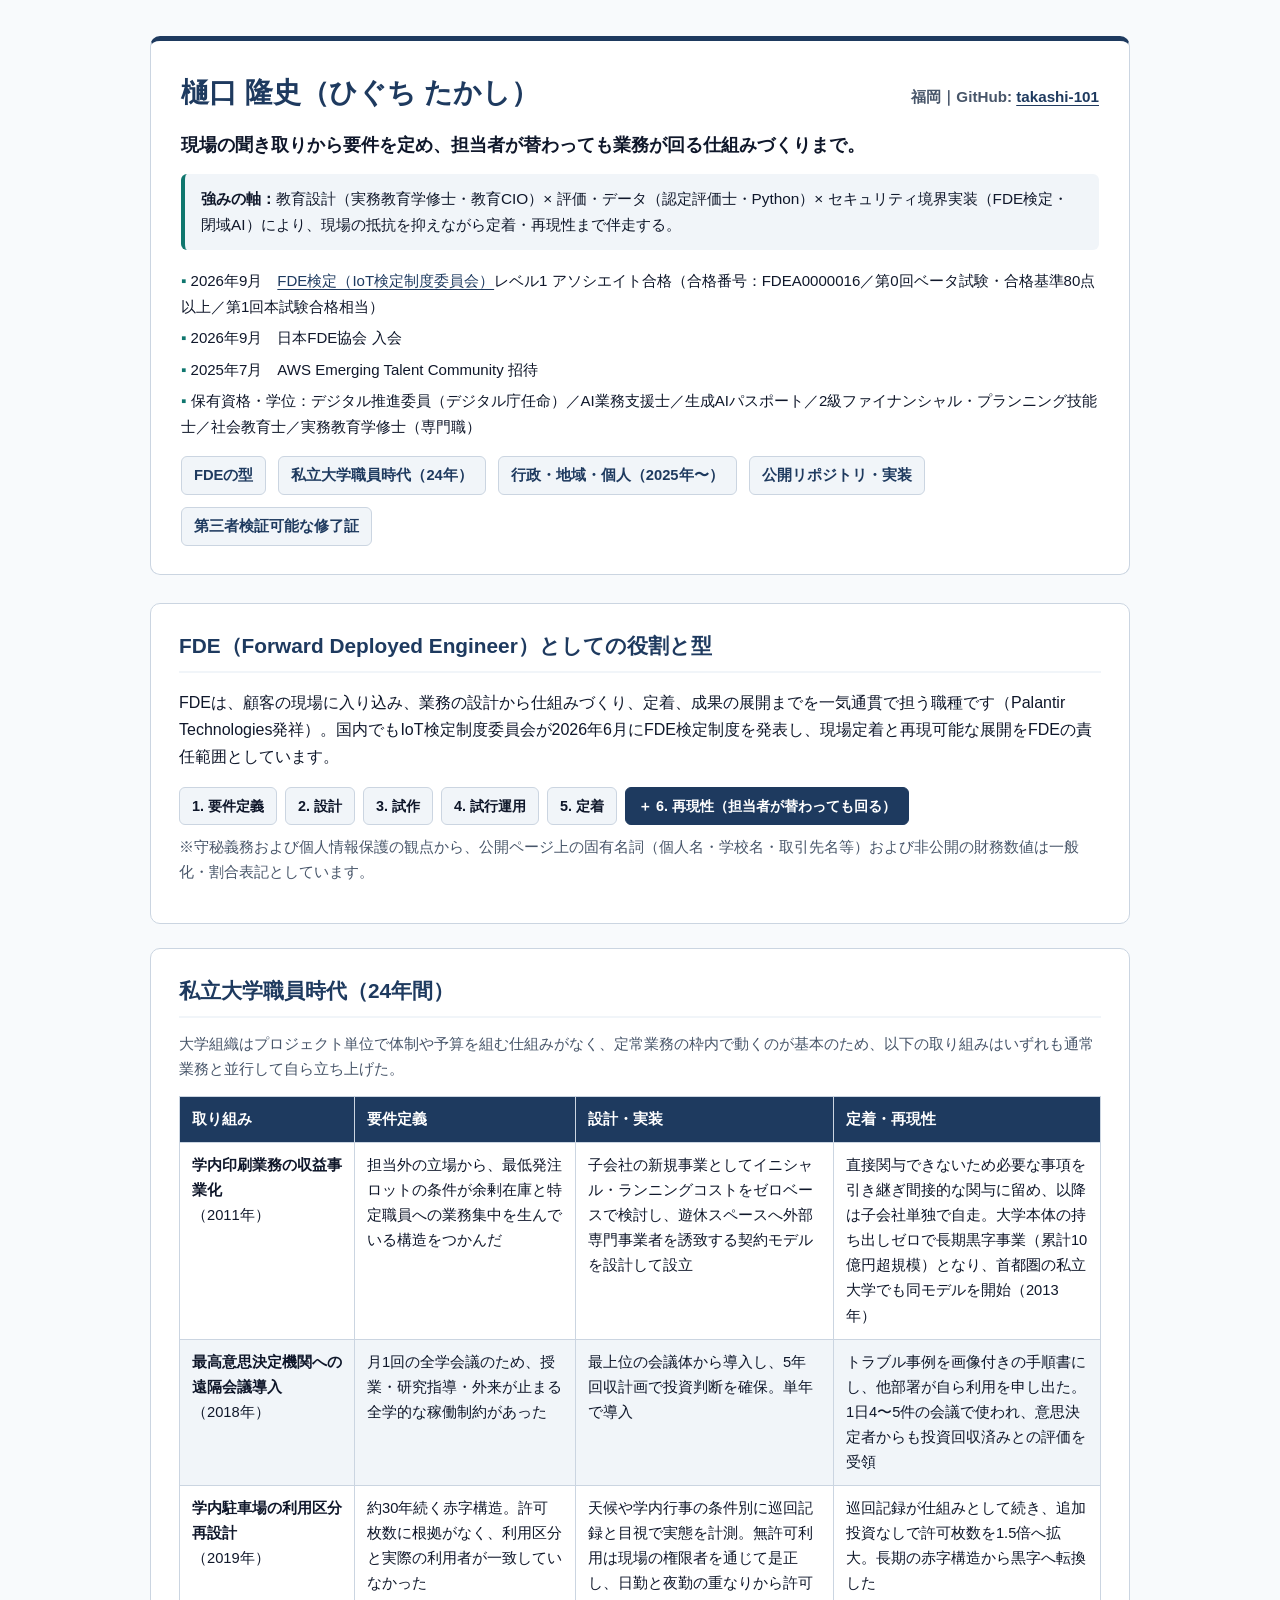
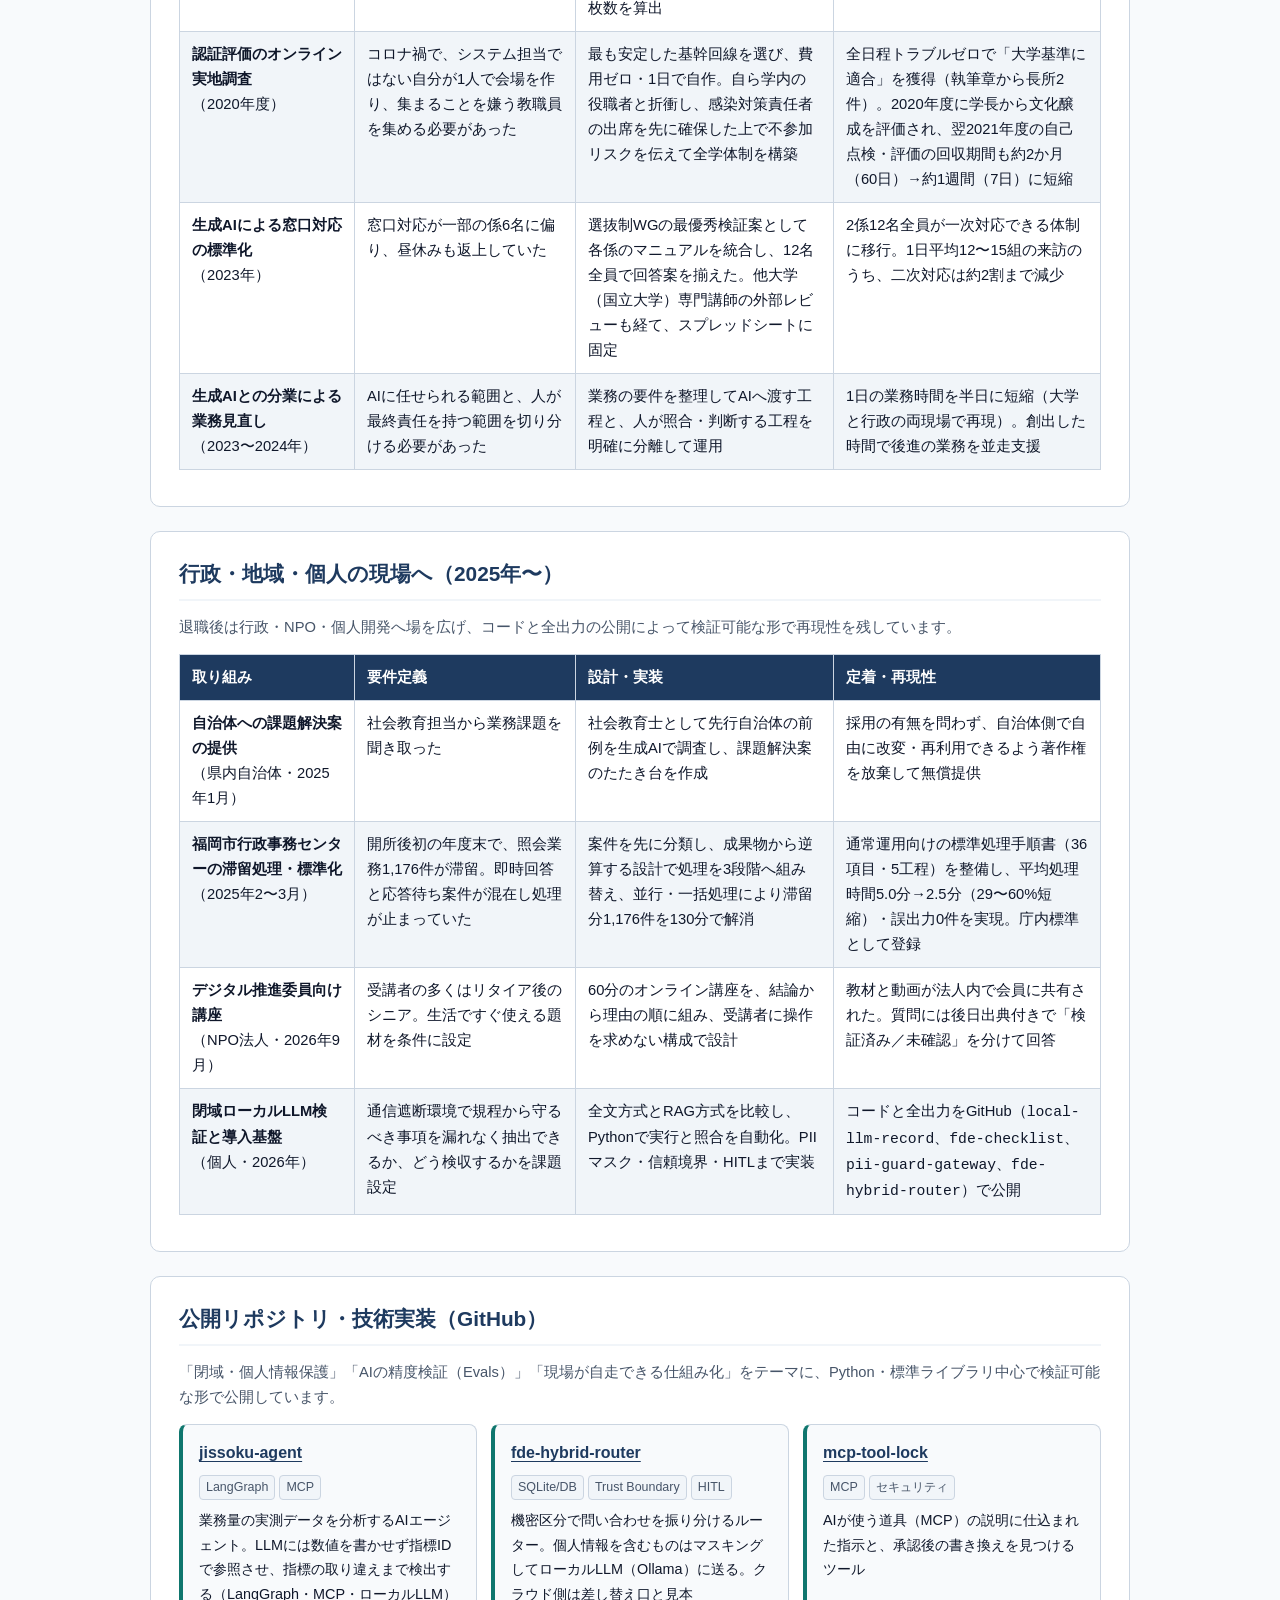
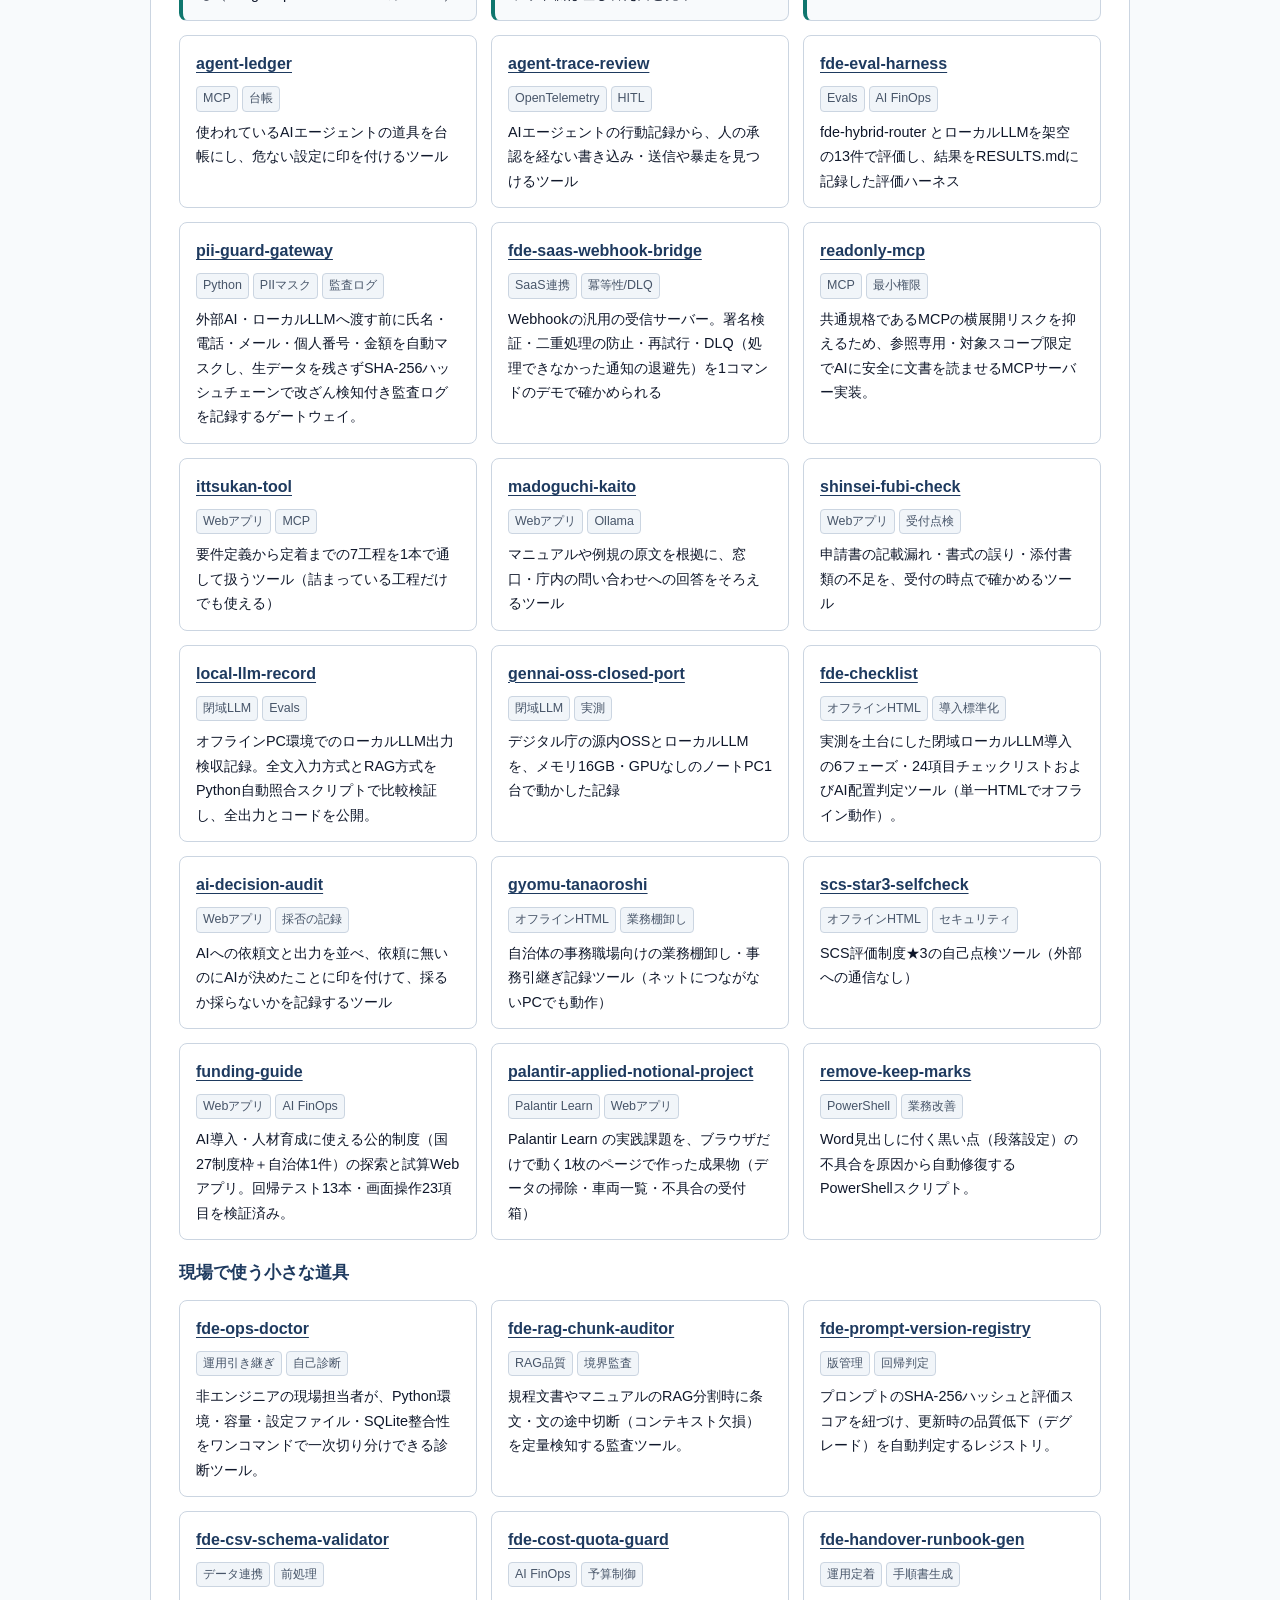
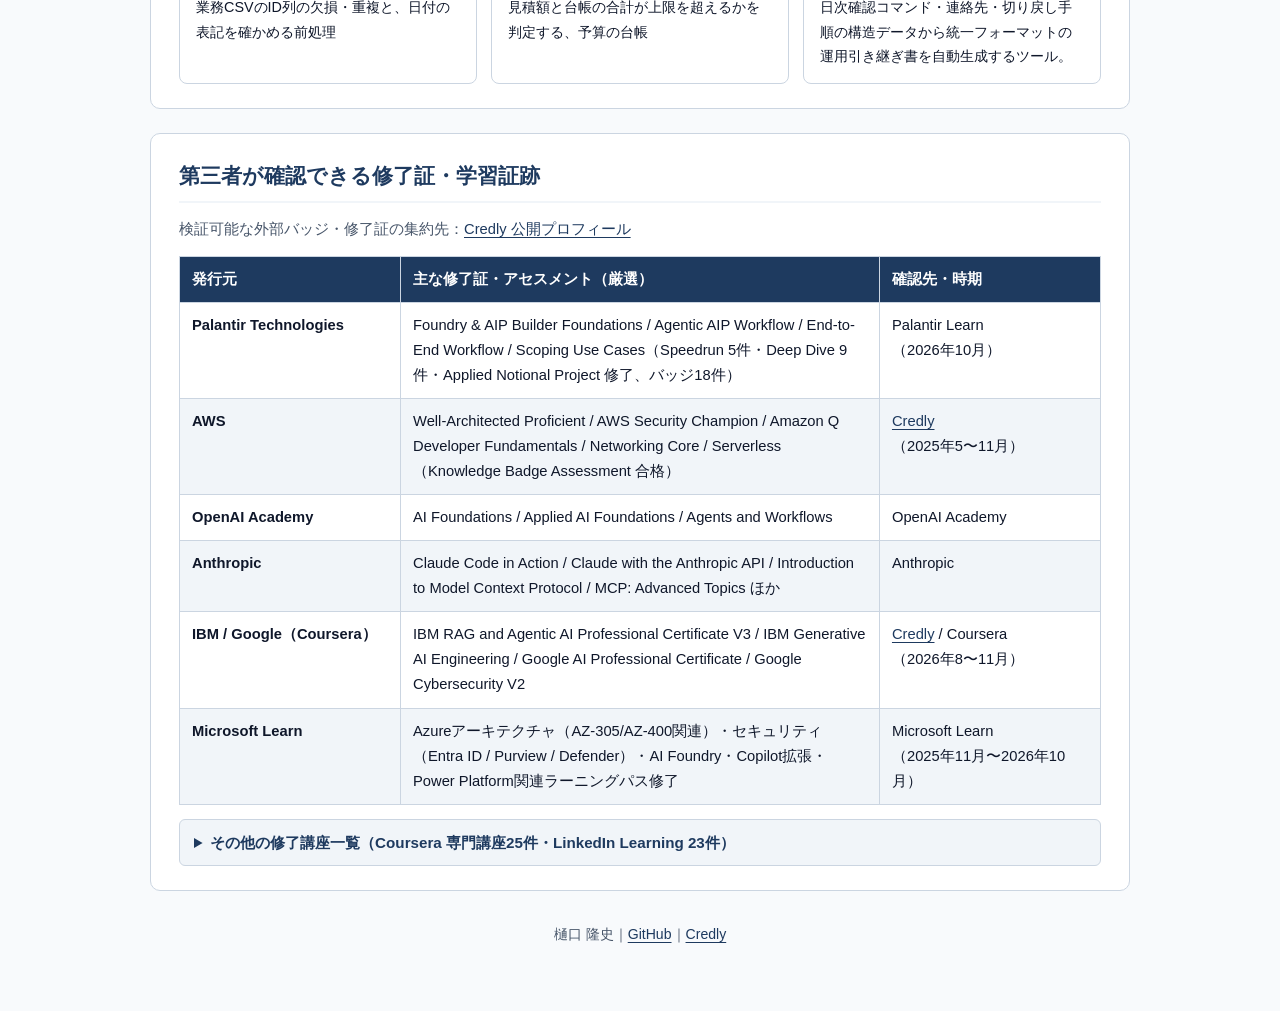
==== commit 723fa01b: "トップページ：スマホ幅で表を1件ずつ縦に並べ、カード5件の説明をREADMEに合わせる - 幅820px以下では、実績・修了証の表を1件ずつ縦に並べる（横スクロールなしで全項目を読める。PC幅の表示は" ====
--- a/index.html
+++ b/index.html
@@ -176,7 +176,7 @@
     tbody tr:nth-child(even) { background: var(--surface); }
     .repo-grid {
       display: grid;
-      grid-template-columns: repeat(auto-fit, minmax(280px, 1fr));
+      grid-template-columns: repeat(auto-fit, minmax(min(280px, 100%), 1fr));
       gap: 14px;
       margin-top: 12px;
     }
@@ -228,6 +228,47 @@
       font-size: 0.88rem;
       color: var(--muted);
       margin-top: 32px;
+    }
+    @media (max-width: 820px) {
+      table.stack { min-width: 0; font-size: 0.95rem; }
+      table.stack, table.stack tbody, table.stack tr, table.stack td { display: block; }
+      table.stack thead {
+        position: absolute;
+        width: 1px;
+        height: 1px;
+        margin: -1px;
+        overflow: hidden;
+        clip: rect(0 0 0 0);
+        clip-path: inset(50%);
+        white-space: nowrap;
+      }
+      table.stack tbody tr {
+        border: 1px solid var(--border);
+        border-radius: 8px;
+        overflow: hidden;
+        margin-bottom: 12px;
+        background: var(--card);
+      }
+      table.stack td { border: 0; border-top: 1px solid var(--border); padding: 10px 14px; }
+      table.stack td:first-child { border-top: 0; background: var(--surface); }
+      table.stack td[data-label]:not(:first-child)::before {
+        content: attr(data-label);
+        display: block;
+        margin-bottom: 2px;
+        font-size: 0.8rem;
+        font-weight: 700;
+        color: var(--primary);
+      }
+      table.stack.compact tbody tr { margin-bottom: 8px; }
+      table.stack.compact td { border-top: 0; padding: 2px 12px; }
+      table.stack.compact td:first-child {
+        background: transparent;
+        padding-top: 8px;
+        font-size: 0.8rem;
+        color: var(--muted);
+      }
+      table.stack.compact td:last-child { padding-bottom: 8px; }
+      table.stack.compact td[data-label]:not(:first-child)::before { content: none; }
     }
   </style>
 </head>
@@ -275,51 +316,51 @@
       <h2>私立大学職員時代（24年間）</h2>
       <p class="section-note">大学組織はプロジェクト単位で体制や予算を組む仕組みがなく、定常業務の枠内で動くのが基本のため、以下の取り組みはいずれも通常業務と並行して自ら立ち上げた。</p>
       <div class="table-wrap">
-        <table>
-          <thead>
-            <tr>
-              <th style="width: 19%;">取り組み</th>
-              <th style="width: 24%;">要件定義</th>
-              <th style="width: 28%;">設計・実装</th>
-              <th style="width: 29%;">定着・再現性</th>
+        <table class="stack" role="table">
+          <thead role="rowgroup">
+            <tr role="row">
+              <th role="columnheader" style="width: 19%;">取り組み</th>
+              <th role="columnheader" style="width: 24%;">要件定義</th>
+              <th role="columnheader" style="width: 28%;">設計・実装</th>
+              <th role="columnheader" style="width: 29%;">定着・再現性</th>
             </tr>
           </thead>
-          <tbody>
-            <tr>
-              <td><strong>学内印刷業務の収益事業化</strong><br>（2011年）</td>
-              <td>担当外の立場から、最低発注ロットの条件が余剰在庫と特定職員への業務集中を生んでいる構造をつかんだ</td>
-              <td>子会社の新規事業としてイニシャル・ランニングコストをゼロベースで検討し、遊休スペースへ外部専門事業者を誘致する契約モデルを設計して設立</td>
-              <td>直接関与できないため必要な事項を引き継ぎ間接的な関与に留め、以降は子会社単独で自走。大学本体の持ち出しゼロで長期黒字事業（累計10億円超規模）となり、首都圏の私立大学でも同モデルを開始（2013年）</td>
-            </tr>
-            <tr>
-              <td><strong>最高意思決定機関への遠隔会議導入</strong><br>（2018年）</td>
-              <td>月1回の全学会議のため、授業・研究指導・外来が止まる全学的な稼働制約があった</td>
-              <td>最上位の会議体から導入し、5年回収計画で投資判断を確保。単年で導入</td>
-              <td>トラブル事例を画像付きの手順書にし、他部署が自ら利用を申し出た。1日4〜5件の会議で使われ、意思決定者からも投資回収済みとの評価を受領</td>
-            </tr>
-            <tr>
-              <td><strong>学内駐車場の利用区分再設計</strong><br>（2019年）</td>
-              <td>約30年続く赤字構造。許可枚数に根拠がなく、利用区分と実際の利用者が一致していなかった</td>
-              <td>天候や学内行事の条件別に巡回記録と目視で実態を計測。無許可利用は現場の権限者を通じて是正し、日勤と夜勤の重なりから許可枚数を算出</td>
-              <td>巡回記録が仕組みとして続き、追加投資なしで許可枚数を1.5倍へ拡大。長期の赤字構造から黒字へ転換した</td>
-            </tr>
-            <tr>
-              <td><strong>認証評価のオンライン実地調査</strong><br>（2020年度）</td>
-              <td>コロナ禍で、システム担当ではない自分が1人で会場を作り、集まることを嫌う教職員を集める必要があった</td>
-              <td>最も安定した基幹回線を選び、費用ゼロ・1日で自作。自ら学内の役職者と折衝し、感染対策責任者の出席を先に確保した上で不参加リスクを伝えて全学体制を構築</td>
-              <td>全日程トラブルゼロで「大学基準に適合」を獲得（執筆章から長所2件）。2020年度に学長から文化醸成を評価され、翌2021年度の自己点検・評価の回収期間も約2か月（60日）→約1週間（7日）に短縮</td>
-            </tr>
-            <tr>
-              <td><strong>生成AIによる窓口対応の標準化</strong><br>（2023年）</td>
-              <td>窓口対応が一部の係6名に偏り、昼休みも返上していた</td>
-              <td>選抜制WGの最優秀検証案として各係のマニュアルを統合し、12名全員で回答案を揃えた。他大学（国立大学）専門講師の外部レビューも経て、スプレッドシートに固定</td>
-              <td>2係12名全員が一次対応できる体制に移行。1日平均12〜15組の来訪のうち、二次対応は約2割まで減少</td>
-            </tr>
-            <tr>
-              <td><strong>生成AIとの分業による業務見直し</strong><br>（2023〜2024年）</td>
-              <td>AIに任せられる範囲と、人が最終責任を持つ範囲を切り分ける必要があった</td>
-              <td>業務の要件を整理してAIへ渡す工程と、人が照合・判断する工程を明確に分離して運用</td>
-              <td>1日の業務時間を半日に短縮（大学と行政の両現場で再現）。創出した時間で後進の業務を並走支援</td>
+          <tbody role="rowgroup">
+            <tr role="row">
+              <td role="cell" data-label="取り組み"><strong>学内印刷業務の収益事業化</strong><br>（2011年）</td>
+              <td role="cell" data-label="要件定義">担当外の立場から、最低発注ロットの条件が余剰在庫と特定職員への業務集中を生んでいる構造をつかんだ</td>
+              <td role="cell" data-label="設計・実装">子会社の新規事業としてイニシャル・ランニングコストをゼロベースで検討し、遊休スペースへ外部専門事業者を誘致する契約モデルを設計して設立</td>
+              <td role="cell" data-label="定着・再現性">直接関与できないため必要な事項を引き継ぎ間接的な関与に留め、以降は子会社単独で自走。大学本体の持ち出しゼロで長期黒字事業（累計10億円超規模）となり、首都圏の私立大学でも同モデルを開始（2013年）</td>
+            </tr>
+            <tr role="row">
+              <td role="cell" data-label="取り組み"><strong>最高意思決定機関への遠隔会議導入</strong><br>（2018年）</td>
+              <td role="cell" data-label="要件定義">月1回の全学会議のため、授業・研究指導・外来が止まる全学的な稼働制約があった</td>
+              <td role="cell" data-label="設計・実装">最上位の会議体から導入し、5年回収計画で投資判断を確保。単年で導入</td>
+              <td role="cell" data-label="定着・再現性">トラブル事例を画像付きの手順書にし、他部署が自ら利用を申し出た。1日4〜5件の会議で使われ、意思決定者からも投資回収済みとの評価を受領</td>
+            </tr>
+            <tr role="row">
+              <td role="cell" data-label="取り組み"><strong>学内駐車場の利用区分再設計</strong><br>（2019年）</td>
+              <td role="cell" data-label="要件定義">約30年続く赤字構造。許可枚数に根拠がなく、利用区分と実際の利用者が一致していなかった</td>
+              <td role="cell" data-label="設計・実装">天候や学内行事の条件別に巡回記録と目視で実態を計測。無許可利用は現場の権限者を通じて是正し、日勤と夜勤の重なりから許可枚数を算出</td>
+              <td role="cell" data-label="定着・再現性">巡回記録が仕組みとして続き、追加投資なしで許可枚数を1.5倍へ拡大。長期の赤字構造から黒字へ転換した</td>
+            </tr>
+            <tr role="row">
+              <td role="cell" data-label="取り組み"><strong>認証評価のオンライン実地調査</strong><br>（2020年度）</td>
+              <td role="cell" data-label="要件定義">コロナ禍で、システム担当ではない自分が1人で会場を作り、集まることを嫌う教職員を集める必要があった</td>
+              <td role="cell" data-label="設計・実装">最も安定した基幹回線を選び、費用ゼロ・1日で自作。自ら学内の役職者と折衝し、感染対策責任者の出席を先に確保した上で不参加リスクを伝えて全学体制を構築</td>
+              <td role="cell" data-label="定着・再現性">全日程トラブルゼロで「大学基準に適合」を獲得（執筆章から長所2件）。2020年度に学長から文化醸成を評価され、翌2021年度の自己点検・評価の回収期間も約2か月（60日）→約1週間（7日）に短縮</td>
+            </tr>
+            <tr role="row">
+              <td role="cell" data-label="取り組み"><strong>生成AIによる窓口対応の標準化</strong><br>（2023年）</td>
+              <td role="cell" data-label="要件定義">窓口対応が一部の係6名に偏り、昼休みも返上していた</td>
+              <td role="cell" data-label="設計・実装">選抜制WGの最優秀検証案として各係のマニュアルを統合し、12名全員で回答案を揃えた。他大学（国立大学）専門講師の外部レビューも経て、スプレッドシートに固定</td>
+              <td role="cell" data-label="定着・再現性">2係12名全員が一次対応できる体制に移行。1日平均12〜15組の来訪のうち、二次対応は約2割まで減少</td>
+            </tr>
+            <tr role="row">
+              <td role="cell" data-label="取り組み"><strong>生成AIとの分業による業務見直し</strong><br>（2023〜2024年）</td>
+              <td role="cell" data-label="要件定義">AIに任せられる範囲と、人が最終責任を持つ範囲を切り分ける必要があった</td>
+              <td role="cell" data-label="設計・実装">業務の要件を整理してAIへ渡す工程と、人が照合・判断する工程を明確に分離して運用</td>
+              <td role="cell" data-label="定着・再現性">1日の業務時間を半日に短縮（大学と行政の両現場で再現）。創出した時間で後進の業務を並走支援</td>
             </tr>
           </tbody>
         </table>
@@ -330,39 +371,39 @@
       <h2>行政・地域・個人の現場へ（2025年〜）</h2>
       <p class="section-note">退職後は行政・NPO・個人開発へ場を広げ、コードと全出力の公開によって検証可能な形で再現性を残しています。</p>
       <div class="table-wrap">
-        <table>
-          <thead>
-            <tr>
-              <th style="width: 19%;">取り組み</th>
-              <th style="width: 24%;">要件定義</th>
-              <th style="width: 28%;">設計・実装</th>
-              <th style="width: 29%;">定着・再現性</th>
+        <table class="stack" role="table">
+          <thead role="rowgroup">
+            <tr role="row">
+              <th role="columnheader" style="width: 19%;">取り組み</th>
+              <th role="columnheader" style="width: 24%;">要件定義</th>
+              <th role="columnheader" style="width: 28%;">設計・実装</th>
+              <th role="columnheader" style="width: 29%;">定着・再現性</th>
             </tr>
           </thead>
-          <tbody>
-            <tr>
-              <td><strong>自治体への課題解決案の提供</strong><br>（県内自治体・2025年1月）</td>
-              <td>社会教育担当から業務課題を聞き取った</td>
-              <td>社会教育士として先行自治体の前例を生成AIで調査し、課題解決案のたたき台を作成</td>
-              <td>採用の有無を問わず、自治体側で自由に改変・再利用できるよう著作権を放棄して無償提供</td>
-            </tr>
-            <tr>
-              <td><strong>福岡市行政事務センターの滞留処理・標準化</strong><br>（2025年2〜3月）</td>
-              <td>開所後初の年度末で、照会業務1,176件が滞留。即時回答と応答待ち案件が混在し処理が止まっていた</td>
-              <td>案件を先に分類し、成果物から逆算する設計で処理を3段階へ組み替え、並行・一括処理により滞留分1,176件を130分で解消</td>
-              <td>通常運用向けの標準処理手順書（36項目・5工程）を整備し、平均処理時間5.0分→2.5分（29〜60%短縮）・誤出力0件を実現。庁内標準として登録</td>
-            </tr>
-            <tr>
-              <td><strong>デジタル推進委員向け講座</strong><br>（NPO法人・2026年9月）</td>
-              <td>受講者の多くはリタイア後のシニア。生活ですぐ使える題材を条件に設定</td>
-              <td>60分のオンライン講座を、結論から理由の順に組み、受講者に操作を求めない構成で設計</td>
-              <td>教材と動画が法人内で会員に共有された。質問には後日出典付きで「検証済み／未確認」を分けて回答</td>
-            </tr>
-            <tr>
-              <td><strong>閉域ローカルLLM検証と導入基盤</strong><br>（個人・2026年）</td>
-              <td>通信遮断環境で規程から守るべき事項を漏れなく抽出できるか、どう検収するかを課題設定</td>
-              <td>全文方式とRAG方式を比較し、Pythonで実行と照合を自動化。PIIマスク・信頼境界・HITLまで実装</td>
-              <td>コードと全出力をGitHub（<code>local-llm-record</code>、<code>fde-checklist</code>、<code>pii-guard-gateway</code>、<code>fde-hybrid-router</code>）で公開</td>
+          <tbody role="rowgroup">
+            <tr role="row">
+              <td role="cell" data-label="取り組み"><strong>自治体への課題解決案の提供</strong><br>（県内自治体・2025年1月）</td>
+              <td role="cell" data-label="要件定義">社会教育担当から業務課題を聞き取った</td>
+              <td role="cell" data-label="設計・実装">社会教育士として先行自治体の前例を生成AIで調査し、課題解決案のたたき台を作成</td>
+              <td role="cell" data-label="定着・再現性">採用の有無を問わず、自治体側で自由に改変・再利用できるよう著作権を放棄して無償提供</td>
+            </tr>
+            <tr role="row">
+              <td role="cell" data-label="取り組み"><strong>福岡市行政事務センターの滞留処理・標準化</strong><br>（2025年2〜3月）</td>
+              <td role="cell" data-label="要件定義">開所後初の年度末で、照会業務1,176件が滞留。即時回答と応答待ち案件が混在し処理が止まっていた</td>
+              <td role="cell" data-label="設計・実装">案件を先に分類し、成果物から逆算する設計で処理を3段階へ組み替え、並行・一括処理により滞留分1,176件を130分で解消</td>
+              <td role="cell" data-label="定着・再現性">通常運用向けの標準処理手順書（36項目・5工程）を整備し、平均処理時間5.0分→2.5分（29〜60%短縮）・誤出力0件を実現。庁内標準として登録</td>
+            </tr>
+            <tr role="row">
+              <td role="cell" data-label="取り組み"><strong>デジタル推進委員向け講座</strong><br>（NPO法人・2026年9月）</td>
+              <td role="cell" data-label="要件定義">受講者の多くはリタイア後のシニア。生活ですぐ使える題材を条件に設定</td>
+              <td role="cell" data-label="設計・実装">60分のオンライン講座を、結論から理由の順に組み、受講者に操作を求めない構成で設計</td>
+              <td role="cell" data-label="定着・再現性">教材と動画が法人内で会員に共有された。質問には後日出典付きで「検証済み／未確認」を分けて回答</td>
+            </tr>
+            <tr role="row">
+              <td role="cell" data-label="取り組み"><strong>閉域ローカルLLM検証と導入基盤</strong><br>（個人・2026年）</td>
+              <td role="cell" data-label="要件定義">通信遮断環境で規程から守るべき事項を漏れなく抽出できるか、どう検収するかを課題設定</td>
+              <td role="cell" data-label="設計・実装">全文方式とRAG方式を比較し、Pythonで実行と照合を自動化。PIIマスク・信頼境界・HITLまで実装</td>
+              <td role="cell" data-label="定着・再現性">コードと全出力をGitHub（<code>local-llm-record</code>、<code>fde-checklist</code>、<code>pii-guard-gateway</code>、<code>fde-hybrid-router</code>）で公開</td>
             </tr>
           </tbody>
         </table>
@@ -381,7 +422,7 @@
         <div class="repo-card featured">
           <div class="repo-title"><a href="https://github.com/takashi-101/fde-hybrid-router">fde-hybrid-router</a></div>
           <span class="repo-tag">SQLite/DB</span><span class="repo-tag">Trust Boundary</span><span class="repo-tag">HITL</span>
-          <p class="repo-desc">公開情報はクラウドLLM、個人情報・内部情報はマスクして閉域ローカルLLMへ自動振り分け。インジェクション検知時は遮断し、低確信度・高リスク案件はDBの人間レビューキューへ送る基盤。</p>
+          <p class="repo-desc">機密区分で問い合わせを振り分けるルーター。個人情報を含むものはマスキングしてローカルLLM（Ollama）に送る。クラウド側は差し替え口と見本</p>
         </div>
         <div class="repo-card featured">
           <div class="repo-title"><a href="https://github.com/takashi-101/mcp-tool-lock">mcp-tool-lock</a></div>
@@ -401,7 +442,7 @@
         <div class="repo-card">
           <div class="repo-title"><a href="https://github.com/takashi-101/fde-eval-harness">fde-eval-harness</a></div>
           <span class="repo-tag">Evals</span><span class="repo-tag">AI FinOps</span>
-          <p class="repo-desc">必須キーワード・禁止語・JSONスキーマ準拠・推定トークンコスト（円換算）を0円モックで一括検証する回帰評価ハーネス。</p>
+          <p class="repo-desc">fde-hybrid-router とローカルLLMを架空の13件で評価し、結果をRESULTS.mdに記録した評価ハーネス</p>
         </div>
         <div class="repo-card">
           <div class="repo-title"><a href="https://github.com/takashi-101/pii-guard-gateway">pii-guard-gateway</a></div>
@@ -411,7 +452,7 @@
         <div class="repo-card">
           <div class="repo-title"><a href="https://github.com/takashi-101/fde-saas-webhook-bridge">fde-saas-webhook-bridge</a></div>
           <span class="repo-tag">SaaS連携</span><span class="repo-tag">冪等性/DLQ</span>
-          <p class="repo-desc">kintone等の外部Webhook連携におけるスキーマ検証・冪等性キーによる二重処理防止・リトライ・DLQ隔離を担うアダプタ。</p>
+          <p class="repo-desc">Webhookの汎用の受信サーバー。署名検証・二重処理の防止・再試行・DLQ（処理できなかった通知の退避先）を1コマンドのデモで確かめられる</p>
         </div>
         <div class="repo-card">
           <div class="repo-title"><a href="https://github.com/takashi-101/readonly-mcp">readonly-mcp</a></div>
@@ -499,12 +540,12 @@
         <div class="repo-card">
           <div class="repo-title"><a href="https://github.com/takashi-101/fde-csv-schema-validator">fde-csv-schema-validator</a></div>
           <span class="repo-tag">データ連携</span><span class="repo-tag">前処理</span>
-          <p class="repo-desc">業務CSVの重複ID・欠損・和暦/スラッシュ混在日付をAI処理前に検疫・正規化する前処理バリデータ。</p>
+          <p class="repo-desc">業務CSVのID列の欠損・重複と、日付の表記を確かめる前処理</p>
         </div>
         <div class="repo-card">
           <div class="repo-title"><a href="https://github.com/takashi-101/fde-cost-quota-guard">fde-cost-quota-guard</a></div>
           <span class="repo-tag">AI FinOps</span><span class="repo-tag">予算制御</span>
-          <p class="repo-desc">部署・案件単位の月次API予算（円上限）をローカル管理し、上限到達時に実行を自動停止するコスト制御ガード。</p>
+          <p class="repo-desc">見積額と台帳の合計が上限を超えるかを判定する、予算の台帳</p>
         </div>
         <div class="repo-card">
           <div class="repo-title"><a href="https://github.com/takashi-101/fde-handover-runbook-gen">fde-handover-runbook-gen</a></div>
@@ -518,44 +559,44 @@
       <h2>第三者が確認できる修了証・学習証跡</h2>
       <p class="section-note">検証可能な外部バッジ・修了証の集約先：<a href="https://www.credly.com/users/takashi-higuchi.2d0eec27">Credly 公開プロフィール</a></p>
       <div class="table-wrap">
-        <table>
-          <thead>
-            <tr>
-              <th style="width: 24%;">発行元</th>
-              <th style="width: 52%;">主な修了証・アセスメント（厳選）</th>
-              <th style="width: 24%;">確認先・時期</th>
+        <table class="stack" role="table">
+          <thead role="rowgroup">
+            <tr role="row">
+              <th role="columnheader" style="width: 24%;">発行元</th>
+              <th role="columnheader" style="width: 52%;">主な修了証・アセスメント（厳選）</th>
+              <th role="columnheader" style="width: 24%;">確認先・時期</th>
             </tr>
           </thead>
-          <tbody>
-            <tr>
-              <td><strong>Palantir Technologies</strong></td>
-              <td>Foundry &amp; AIP Builder Foundations / Agentic AIP Workflow / End-to-End Workflow / Scoping Use Cases（Speedrun 5件・Deep Dive 9件・Applied Notional Project 修了、バッジ18件）</td>
-              <td>Palantir Learn<br>（2026年10月）</td>
-            </tr>
-            <tr>
-              <td><strong>AWS</strong></td>
-              <td>Well-Architected Proficient / AWS Security Champion / Amazon Q Developer Fundamentals / Networking Core / Serverless（Knowledge Badge Assessment 合格）</td>
-              <td><a href="https://www.credly.com/users/takashi-higuchi.2d0eec27">Credly</a><br>（2025年5〜11月）</td>
-            </tr>
-            <tr>
-              <td><strong>OpenAI Academy</strong></td>
-              <td>AI Foundations / Applied AI Foundations / Agents and Workflows</td>
-              <td>OpenAI Academy</td>
-            </tr>
-            <tr>
-              <td><strong>Anthropic</strong></td>
-              <td>Claude Code in Action / Claude with the Anthropic API / Introduction to Model Context Protocol / MCP: Advanced Topics ほか</td>
-              <td>Anthropic</td>
-            </tr>
-            <tr>
-              <td><strong>IBM / Google（Coursera）</strong></td>
-              <td>IBM RAG and Agentic AI Professional Certificate V3 / IBM Generative AI Engineering / Google AI Professional Certificate / Google Cybersecurity V2</td>
-              <td><a href="https://www.credly.com/users/takashi-higuchi.2d0eec27">Credly</a> / Coursera<br>（2026年8〜11月）</td>
-            </tr>
-            <tr>
-              <td><strong>Microsoft Learn</strong></td>
-              <td>Azureアーキテクチャ（AZ-305/AZ-400関連）・セキュリティ（Entra ID / Purview / Defender）・AI Foundry・Copilot拡張・Power Platform関連ラーニングパス修了</td>
-              <td>Microsoft Learn<br>（2025年11月〜2026年10月）</td>
+          <tbody role="rowgroup">
+            <tr role="row">
+              <td role="cell" data-label="発行元"><strong>Palantir Technologies</strong></td>
+              <td role="cell" data-label="主な修了証・アセスメント（厳選）">Foundry &amp; AIP Builder Foundations / Agentic AIP Workflow / End-to-End Workflow / Scoping Use Cases（Speedrun 5件・Deep Dive 9件・Applied Notional Project 修了、バッジ18件）</td>
+              <td role="cell" data-label="確認先・時期">Palantir Learn<br>（2026年10月）</td>
+            </tr>
+            <tr role="row">
+              <td role="cell" data-label="発行元"><strong>AWS</strong></td>
+              <td role="cell" data-label="主な修了証・アセスメント（厳選）">Well-Architected Proficient / AWS Security Champion / Amazon Q Developer Fundamentals / Networking Core / Serverless（Knowledge Badge Assessment 合格）</td>
+              <td role="cell" data-label="確認先・時期"><a href="https://www.credly.com/users/takashi-higuchi.2d0eec27">Credly</a><br>（2025年5〜11月）</td>
+            </tr>
+            <tr role="row">
+              <td role="cell" data-label="発行元"><strong>OpenAI Academy</strong></td>
+              <td role="cell" data-label="主な修了証・アセスメント（厳選）">AI Foundations / Applied AI Foundations / Agents and Workflows</td>
+              <td role="cell" data-label="確認先・時期">OpenAI Academy</td>
+            </tr>
+            <tr role="row">
+              <td role="cell" data-label="発行元"><strong>Anthropic</strong></td>
+              <td role="cell" data-label="主な修了証・アセスメント（厳選）">Claude Code in Action / Claude with the Anthropic API / Introduction to Model Context Protocol / MCP: Advanced Topics ほか</td>
+              <td role="cell" data-label="確認先・時期">Anthropic</td>
+            </tr>
+            <tr role="row">
+              <td role="cell" data-label="発行元"><strong>IBM / Google（Coursera）</strong></td>
+              <td role="cell" data-label="主な修了証・アセスメント（厳選）">IBM RAG and Agentic AI Professional Certificate V3 / IBM Generative AI Engineering / Google AI Professional Certificate / Google Cybersecurity V2</td>
+              <td role="cell" data-label="確認先・時期"><a href="https://www.credly.com/users/takashi-higuchi.2d0eec27">Credly</a> / Coursera<br>（2026年8〜11月）</td>
+            </tr>
+            <tr role="row">
+              <td role="cell" data-label="発行元"><strong>Microsoft Learn</strong></td>
+              <td role="cell" data-label="主な修了証・アセスメント（厳選）">Azureアーキテクチャ（AZ-305/AZ-400関連）・セキュリティ（Entra ID / Purview / Defender）・AI Foundry・Copilot拡張・Power Platform関連ラーニングパス修了</td>
+              <td role="cell" data-label="確認先・時期">Microsoft Learn<br>（2025年11月〜2026年10月）</td>
             </tr>
           </tbody>
         </table>
@@ -569,65 +610,65 @@
         </ul>
   <h3>Courseraで修了した専門講座（Specialization）25件</h3>
   <div class="table-wrap">
-  <table>
-    <thead><tr><th>発行元</th><th>名称</th><th>確認先</th></tr></thead>
-    <tbody>
-    <tr><td>IBM・SkillUp（Coursera）</td><td>Generative AI for Business Intelligence (BI) Analysts Specialization（2026年11月）</td><td><a href="https://coursera.org/verify/specialization/KGUS6SXC6YFV">Coursera</a></td></tr>
-    <tr><td>IBM・SkillUp（Coursera）</td><td>Generative AI for IT Systems Analysts and Architects Specialization（2026年11月）</td><td><a href="https://coursera.org/verify/specialization/9SSL1IJ876WO">Coursera</a></td></tr>
-    <tr><td>IBM・SkillUp（Coursera）</td><td>Generative AI for Customer Support Specialization（2026年11月）</td><td><a href="https://coursera.org/verify/specialization/OMTLYQ07JYCJ">Coursera</a></td></tr>
-    <tr><td>IBM・SkillUp（Coursera）</td><td>Generative AI for Business Analysts Specialization（2026年11月）</td><td><a href="https://coursera.org/verify/specialization/55QU54K709E6">Coursera</a></td></tr>
-    <tr><td>IBM・SkillUp（Coursera）</td><td>Generative AI for Product Owners Specialization（2026年11月）</td><td><a href="https://coursera.org/verify/specialization/GV933L70CF5H">Coursera</a></td></tr>
-    <tr><td>IBM・SkillUp（Coursera）</td><td>Generative AI for Program Managers Specialization（2026年11月）</td><td><a href="https://coursera.org/verify/specialization/2UM2B4YPBE3R">Coursera</a></td></tr>
-    <tr><td>IBM・SkillUp（Coursera）</td><td>Generative AI for Human Resources (HR) Professionals Specialization（2026年11月）</td><td><a href="https://coursera.org/verify/specialization/37E7C5NP1PBH">Coursera</a></td></tr>
-    <tr><td>IBM・SkillUp（Coursera）</td><td>Generative AI for Mobile App Developers Specialization（2026年11月）</td><td><a href="https://coursera.org/verify/specialization/JR6T1E2RQ9N4">Coursera</a></td></tr>
-    <tr><td>IBM・SkillUp（Coursera）</td><td>Generative AI for Java and Spring Developers Specialization（2026年11月）</td><td><a href="https://coursera.org/verify/specialization/B9QN8DNIG02S">Coursera</a></td></tr>
-    <tr><td>IBM・SkillUp（Coursera）</td><td>Generative AI for Project Managers Specialization（2026年11月）</td><td><a href="https://coursera.org/verify/specialization/GP6H5OLNH2C0">Coursera</a></td></tr>
-    <tr><td>IBM（Coursera）</td><td>Generative AI for Educators Specialization（2026年11月）</td><td><a href="https://coursera.org/verify/specialization/201S3URRD6PC">Coursera</a></td></tr>
-    <tr><td>IBM（Coursera）</td><td>Generative AI for Sales Professionals Specialization（2026年11月）</td><td><a href="https://coursera.org/verify/specialization/YPDDPFNZ023P">Coursera</a></td></tr>
-    <tr><td>IBM（Coursera）</td><td>Generative AI for Data Analysts Specialization（2026年11月）</td><td><a href="https://coursera.org/verify/specialization/YGUR9S8VTTEY">Coursera</a></td></tr>
-    <tr><td>IBM（Coursera）</td><td>Generative AI for Data Engineers Specialization（2026年11月）</td><td><a href="https://coursera.org/verify/specialization/5BDOBS95XGH0">Coursera</a></td></tr>
-    <tr><td>IBM（Coursera）</td><td>Generative AI for Data Scientists Specialization（2026年11月）</td><td><a href="https://coursera.org/verify/specialization/KJVF3L4E0UQP">Coursera</a></td></tr>
-    <tr><td>IBM（Coursera）</td><td>Generative AI Fundamentals Specialization（2026年11月）</td><td><a href="https://coursera.org/verify/specialization/PCQP03UXKDYZ">Coursera</a></td></tr>
-    <tr><td>IBM（Coursera）</td><td>Generative AI for Executives and Business Leaders Specialization（2026年11月）</td><td><a href="https://coursera.org/verify/specialization/YZ1G6P9A9ZR9">Coursera</a></td></tr>
-    <tr><td>IBM（Coursera）</td><td>Generative AI for Software Developers Specialization（2026年11月）</td><td><a href="https://coursera.org/verify/specialization/ZOK95KMOY3CE">Coursera</a></td></tr>
-    <tr><td>IBM（Coursera）</td><td>AI Foundations for Everyone Specialization（2026年11月）</td><td><a href="https://coursera.org/verify/specialization/59HG8CJJO4U3">Coursera</a></td></tr>
-    <tr><td>IBM（Coursera）</td><td>IBM Generative AI for Cybersecurity Professionals Specialization（2026年11月）</td><td><a href="https://coursera.org/verify/specialization/K06Q6MGL83VN">Coursera</a></td></tr>
-    <tr><td>IBM（Coursera）</td><td>Generative AI Engineering with LLMs Specialization（2026年11月）</td><td><a href="https://coursera.org/verify/specialization/2H28YMTAH0MC">Coursera</a></td></tr>
-    <tr><td>IBM（Coursera）</td><td>Building AI Agents and Agentic Workflows Specialization（2026年11月）</td><td><a href="https://coursera.org/verify/specialization/3RJ5WQS97R7J">Coursera</a></td></tr>
-    <tr><td>IBM（Coursera）</td><td>RAG for Generative AI Applications Specialization（2026年11月）</td><td><a href="https://coursera.org/verify/specialization/UR7PYSSSBXZ3">Coursera</a></td></tr>
-    <tr><td>Google（Coursera）</td><td>Google AI Essentials Specialization（2026年10月）</td><td><a href="https://coursera.org/verify/specialization/101M4AEO8E8T">Coursera</a></td></tr>
-    <tr><td>Google（Coursera）</td><td>Google Prompting Essentials Specialization（2026年10月）</td><td><a href="https://coursera.org/verify/specialization/FDQOYMDUDI15">Coursera</a></td></tr>
+  <table class="stack compact" role="table">
+    <thead role="rowgroup"><tr role="row"><th role="columnheader">発行元</th><th role="columnheader">名称</th><th role="columnheader">確認先</th></tr></thead>
+    <tbody role="rowgroup">
+    <tr role="row"><td role="cell" data-label="発行元">IBM・SkillUp（Coursera）</td><td role="cell" data-label="名称">Generative AI for Business Intelligence (BI) Analysts Specialization（2026年11月）</td><td role="cell" data-label="確認先"><a href="https://coursera.org/verify/specialization/KGUS6SXC6YFV">Coursera</a></td></tr>
+    <tr role="row"><td role="cell" data-label="発行元">IBM・SkillUp（Coursera）</td><td role="cell" data-label="名称">Generative AI for IT Systems Analysts and Architects Specialization（2026年11月）</td><td role="cell" data-label="確認先"><a href="https://coursera.org/verify/specialization/9SSL1IJ876WO">Coursera</a></td></tr>
+    <tr role="row"><td role="cell" data-label="発行元">IBM・SkillUp（Coursera）</td><td role="cell" data-label="名称">Generative AI for Customer Support Specialization（2026年11月）</td><td role="cell" data-label="確認先"><a href="https://coursera.org/verify/specialization/OMTLYQ07JYCJ">Coursera</a></td></tr>
+    <tr role="row"><td role="cell" data-label="発行元">IBM・SkillUp（Coursera）</td><td role="cell" data-label="名称">Generative AI for Business Analysts Specialization（2026年11月）</td><td role="cell" data-label="確認先"><a href="https://coursera.org/verify/specialization/55QU54K709E6">Coursera</a></td></tr>
+    <tr role="row"><td role="cell" data-label="発行元">IBM・SkillUp（Coursera）</td><td role="cell" data-label="名称">Generative AI for Product Owners Specialization（2026年11月）</td><td role="cell" data-label="確認先"><a href="https://coursera.org/verify/specialization/GV933L70CF5H">Coursera</a></td></tr>
+    <tr role="row"><td role="cell" data-label="発行元">IBM・SkillUp（Coursera）</td><td role="cell" data-label="名称">Generative AI for Program Managers Specialization（2026年11月）</td><td role="cell" data-label="確認先"><a href="https://coursera.org/verify/specialization/2UM2B4YPBE3R">Coursera</a></td></tr>
+    <tr role="row"><td role="cell" data-label="発行元">IBM・SkillUp（Coursera）</td><td role="cell" data-label="名称">Generative AI for Human Resources (HR) Professionals Specialization（2026年11月）</td><td role="cell" data-label="確認先"><a href="https://coursera.org/verify/specialization/37E7C5NP1PBH">Coursera</a></td></tr>
+    <tr role="row"><td role="cell" data-label="発行元">IBM・SkillUp（Coursera）</td><td role="cell" data-label="名称">Generative AI for Mobile App Developers Specialization（2026年11月）</td><td role="cell" data-label="確認先"><a href="https://coursera.org/verify/specialization/JR6T1E2RQ9N4">Coursera</a></td></tr>
+    <tr role="row"><td role="cell" data-label="発行元">IBM・SkillUp（Coursera）</td><td role="cell" data-label="名称">Generative AI for Java and Spring Developers Specialization（2026年11月）</td><td role="cell" data-label="確認先"><a href="https://coursera.org/verify/specialization/B9QN8DNIG02S">Coursera</a></td></tr>
+    <tr role="row"><td role="cell" data-label="発行元">IBM・SkillUp（Coursera）</td><td role="cell" data-label="名称">Generative AI for Project Managers Specialization（2026年11月）</td><td role="cell" data-label="確認先"><a href="https://coursera.org/verify/specialization/GP6H5OLNH2C0">Coursera</a></td></tr>
+    <tr role="row"><td role="cell" data-label="発行元">IBM（Coursera）</td><td role="cell" data-label="名称">Generative AI for Educators Specialization（2026年11月）</td><td role="cell" data-label="確認先"><a href="https://coursera.org/verify/specialization/201S3URRD6PC">Coursera</a></td></tr>
+    <tr role="row"><td role="cell" data-label="発行元">IBM（Coursera）</td><td role="cell" data-label="名称">Generative AI for Sales Professionals Specialization（2026年11月）</td><td role="cell" data-label="確認先"><a href="https://coursera.org/verify/specialization/YPDDPFNZ023P">Coursera</a></td></tr>
+    <tr role="row"><td role="cell" data-label="発行元">IBM（Coursera）</td><td role="cell" data-label="名称">Generative AI for Data Analysts Specialization（2026年11月）</td><td role="cell" data-label="確認先"><a href="https://coursera.org/verify/specialization/YGUR9S8VTTEY">Coursera</a></td></tr>
+    <tr role="row"><td role="cell" data-label="発行元">IBM（Coursera）</td><td role="cell" data-label="名称">Generative AI for Data Engineers Specialization（2026年11月）</td><td role="cell" data-label="確認先"><a href="https://coursera.org/verify/specialization/5BDOBS95XGH0">Coursera</a></td></tr>
+    <tr role="row"><td role="cell" data-label="発行元">IBM（Coursera）</td><td role="cell" data-label="名称">Generative AI for Data Scientists Specialization（2026年11月）</td><td role="cell" data-label="確認先"><a href="https://coursera.org/verify/specialization/KJVF3L4E0UQP">Coursera</a></td></tr>
+    <tr role="row"><td role="cell" data-label="発行元">IBM（Coursera）</td><td role="cell" data-label="名称">Generative AI Fundamentals Specialization（2026年11月）</td><td role="cell" data-label="確認先"><a href="https://coursera.org/verify/specialization/PCQP03UXKDYZ">Coursera</a></td></tr>
+    <tr role="row"><td role="cell" data-label="発行元">IBM（Coursera）</td><td role="cell" data-label="名称">Generative AI for Executives and Business Leaders Specialization（2026年11月）</td><td role="cell" data-label="確認先"><a href="https://coursera.org/verify/specialization/YZ1G6P9A9ZR9">Coursera</a></td></tr>
+    <tr role="row"><td role="cell" data-label="発行元">IBM（Coursera）</td><td role="cell" data-label="名称">Generative AI for Software Developers Specialization（2026年11月）</td><td role="cell" data-label="確認先"><a href="https://coursera.org/verify/specialization/ZOK95KMOY3CE">Coursera</a></td></tr>
+    <tr role="row"><td role="cell" data-label="発行元">IBM（Coursera）</td><td role="cell" data-label="名称">AI Foundations for Everyone Specialization（2026年11月）</td><td role="cell" data-label="確認先"><a href="https://coursera.org/verify/specialization/59HG8CJJO4U3">Coursera</a></td></tr>
+    <tr role="row"><td role="cell" data-label="発行元">IBM（Coursera）</td><td role="cell" data-label="名称">IBM Generative AI for Cybersecurity Professionals Specialization（2026年11月）</td><td role="cell" data-label="確認先"><a href="https://coursera.org/verify/specialization/K06Q6MGL83VN">Coursera</a></td></tr>
+    <tr role="row"><td role="cell" data-label="発行元">IBM（Coursera）</td><td role="cell" data-label="名称">Generative AI Engineering with LLMs Specialization（2026年11月）</td><td role="cell" data-label="確認先"><a href="https://coursera.org/verify/specialization/2H28YMTAH0MC">Coursera</a></td></tr>
+    <tr role="row"><td role="cell" data-label="発行元">IBM（Coursera）</td><td role="cell" data-label="名称">Building AI Agents and Agentic Workflows Specialization（2026年11月）</td><td role="cell" data-label="確認先"><a href="https://coursera.org/verify/specialization/3RJ5WQS97R7J">Coursera</a></td></tr>
+    <tr role="row"><td role="cell" data-label="発行元">IBM（Coursera）</td><td role="cell" data-label="名称">RAG for Generative AI Applications Specialization（2026年11月）</td><td role="cell" data-label="確認先"><a href="https://coursera.org/verify/specialization/UR7PYSSSBXZ3">Coursera</a></td></tr>
+    <tr role="row"><td role="cell" data-label="発行元">Google（Coursera）</td><td role="cell" data-label="名称">Google AI Essentials Specialization（2026年10月）</td><td role="cell" data-label="確認先"><a href="https://coursera.org/verify/specialization/101M4AEO8E8T">Coursera</a></td></tr>
+    <tr role="row"><td role="cell" data-label="発行元">Google（Coursera）</td><td role="cell" data-label="名称">Google Prompting Essentials Specialization（2026年10月）</td><td role="cell" data-label="確認先"><a href="https://coursera.org/verify/specialization/FDQOYMDUDI15">Coursera</a></td></tr>
     </tbody>
   </table>
   </div>
   <h3>LinkedIn Learningで取得した修了証23件</h3>
   <div class="table-wrap">
-  <table>
-    <thead><tr><th>発行元</th><th>名称</th><th>確認先</th></tr></thead>
-    <tbody>
-    <tr><td>ServiceNow（LinkedIn Learning）</td><td>ServiceNow IT Leadership Professional Certificate（2026年3月）</td><td><a href="https://www.linkedin.com/learning/certificates/bb6638f7d04cd987fc28f3cf4d6ad32d4d9e998ace8136897b9b5f7c48e92d67">LinkedIn</a></td></tr>
-    <tr><td>Snowflake（LinkedIn Learning）</td><td>Generative AI Professional Certificate by Snowflake（2026年3月）</td><td><a href="https://www.linkedin.com/learning/certificates/126a02d48bec6915065b2121e7428e001eec67a1801c7d5b520a885632dd7b4f">LinkedIn</a></td></tr>
-    <tr><td>Snowflake（LinkedIn Learning）</td><td>Data Engineering Professional Certificate by Snowflake（2026年2月）</td><td><a href="https://www.linkedin.com/learning/certificates/511f730a2056096e49b065be17d96c5d365a4ca31ff7b7f92252d20fcc608e20">LinkedIn</a></td></tr>
-    <tr><td>Docker（LinkedIn Learning）</td><td>Docker Foundations Professional Certificate（2026年1月）</td><td><a href="https://www.linkedin.com/learning/certificates/6bb62201acd7e3670d6fd1918a775fbfc3eb7fb274a4c971082eb020112b9f26">LinkedIn</a></td></tr>
-    <tr><td>Microsoft（LinkedIn Learning）</td><td>Microsoft Azure AI Essentials Professional Certificate（2026年1月）</td><td><a href="https://www.linkedin.com/learning/certificates/0607ee52ff0b91809ff56d4ba5c204c321ae24a1f67af42f4c9dc02342e304a9">LinkedIn</a></td></tr>
-    <tr><td>Microsoft（LinkedIn Learning）</td><td>Microsoft Security Essentials Professional Certificate（2026年1月）</td><td><a href="https://www.linkedin.com/learning/certificates/59bb74c98158d44623559cd079b9accfae9d3c18f836fa27ac947dd502160b0b">LinkedIn</a></td></tr>
-    <tr><td>Microsoft（LinkedIn Learning）</td><td>Microsoft Copilot for Productivity（2026年1月）</td><td><a href="https://www.linkedin.com/learning/certificates/4ec16604f71f1d9bfe0b954c2201b7b3a2296180a1a6c63d79e80b2fa87da4b6">LinkedIn</a></td></tr>
-    <tr><td>Microsoft（LinkedIn Learning）</td><td>Career Essentials in Cybersecurity（2026年1月）</td><td><a href="https://www.linkedin.com/learning/certificates/3ae09e95db93d528fd18827bb99f2970632854e39553d2263aaa3064560e3786">LinkedIn</a></td></tr>
-    <tr><td>Microsoft（LinkedIn Learning）</td><td>Career Essentials in System Administration（2026年1月）</td><td><a href="https://www.linkedin.com/learning/certificates/e2e295fe2beb74eca1bb72bc81601ce2dec8eb525f7f7ebc85903e62c65ec38a">LinkedIn</a></td></tr>
-    <tr><td>Microsoft（LinkedIn Learning）</td><td>Career Essentials in Software Development（2026年1月）</td><td><a href="https://www.linkedin.com/learning/certificates/eef45db98c97269f7f8d185e0f2085498e813fb1177d0f58f0e421a23b79ff07">LinkedIn</a></td></tr>
-    <tr><td>Microsoft（LinkedIn Learning）</td><td>Career Essentials in Data Analysis（2026年1月）</td><td><a href="https://www.linkedin.com/learning/certificates/3589ebe4d447f8036fb571eb675966085cdf4fa14a5752d8caf11c5de3fb2b4c">LinkedIn</a></td></tr>
-    <tr><td>Microsoft（LinkedIn Learning）</td><td>Career Essentials in Business Analysis（2026年1月）</td><td><a href="https://www.linkedin.com/learning/certificates/d2fac4e69afc4510f19ee619659c643a57bb8f8db4f71565cca1c7b41422d896">LinkedIn</a></td></tr>
-    <tr><td>Microsoft（LinkedIn Learning）</td><td>Career Essentials in Generative AI（2026年1月）</td><td><a href="https://www.linkedin.com/learning/certificates/92ce03c53e743dd8f17dd28c818bbcbefae8c107efe8961ee73c99b91aba9c4f">LinkedIn</a></td></tr>
-    <tr><td>Microsoft（LinkedIn Learning）</td><td>Build Your Generative AI Productivity Skills（2026年1月）</td><td><a href="https://www.linkedin.com/learning/certificates/a09404dbe1359826727017ead515855949eb3028689af883589f8c1c0c207fc5">LinkedIn</a></td></tr>
-    <tr><td>Microsoft（LinkedIn Learning）</td><td>Generative AI for Customer Service with Microsoft 365 Copilot Professional Certificate（2026年1月）</td><td><a href="https://www.linkedin.com/learning/certificates/4264a9861677a1a3c09b670e0a302ad8120d28579cc86fe12b5d70eca1d716dd">LinkedIn</a></td></tr>
-    <tr><td>Microsoft（LinkedIn Learning）</td><td>Generative AI for Sales with Microsoft 365 Copilot Professional Certificate（2026年1月）</td><td><a href="https://www.linkedin.com/learning/certificates/e24aac9bdb2710e81bb117a379ca9fbc653effc0f7c7bc41d849e701ba9d8be4">LinkedIn</a></td></tr>
-    <tr><td>Microsoft（LinkedIn Learning）</td><td>Generative AI for Marketing with Microsoft 365 Copilot Professional Certificate（2026年1月）</td><td><a href="https://www.linkedin.com/learning/certificates/f24d5d16df27b347dc5cd744d58b94be4fa3618d655a059ba67b2f90d7b311b2">LinkedIn</a></td></tr>
-    <tr><td>Microsoft（LinkedIn Learning）</td><td>AI for Managers（2026年1月）</td><td><a href="https://www.linkedin.com/learning/certificates/36ce9ce3c95e2cf2496360d3ee3487184628417e27b7047b1d3357059f572aa8">LinkedIn</a></td></tr>
-    <tr><td>Microsoft（LinkedIn Learning）</td><td>AI for Organizational Leaders（2026年1月）</td><td><a href="https://www.linkedin.com/learning/certificates/c4bc1faa7d01240b45106b6bfffc8ef8da12a43a4783a793c9ce9a231a15dee4">LinkedIn</a></td></tr>
-    <tr><td>Microsoft（LinkedIn Learning）</td><td>Career Essentials in Sustainable Tech（2026年1月）</td><td><a href="https://www.linkedin.com/learning/certificates/214075e4a91ca55a684995a592edd11d94c484cd1f3cf6c44e0a080eda3201a8">LinkedIn</a></td></tr>
-    <tr><td>Microsoft Elevate・NetHope（LinkedIn Learning）</td><td>AI for Nonprofits Professional Certificate（2026年3月）</td><td><a href="https://www.linkedin.com/learning/certificates/eb6e240e45e2c755c61fca8813d966d60fd28f04a5f67636d98eb9680a11c706">LinkedIn</a></td></tr>
-    <tr><td>All Tech Is Human（LinkedIn Learning）</td><td>Responsible AI Foundations Professional Certificate（2026年3月）</td><td><a href="https://www.linkedin.com/learning/certificates/c781a3a533a6f41f24696f8b7882d3080d58a93d784bdd00a62c127a623ef45d">LinkedIn</a></td></tr>
-    <tr><td>LinkedIn（LinkedIn Learning）</td><td>Generative AI for Learning and Development Professional Certificate（2026年3月）</td><td><a href="https://www.linkedin.com/learning/certificates/c5eeeac5385090e9c9bd4a3fbb51c5ff741c07ae417ab068938c1c28a04c9618">LinkedIn</a></td></tr>
+  <table class="stack compact" role="table">
+    <thead role="rowgroup"><tr role="row"><th role="columnheader">発行元</th><th role="columnheader">名称</th><th role="columnheader">確認先</th></tr></thead>
+    <tbody role="rowgroup">
+    <tr role="row"><td role="cell" data-label="発行元">ServiceNow（LinkedIn Learning）</td><td role="cell" data-label="名称">ServiceNow IT Leadership Professional Certificate（2026年3月）</td><td role="cell" data-label="確認先"><a href="https://www.linkedin.com/learning/certificates/bb6638f7d04cd987fc28f3cf4d6ad32d4d9e998ace8136897b9b5f7c48e92d67">LinkedIn</a></td></tr>
+    <tr role="row"><td role="cell" data-label="発行元">Snowflake（LinkedIn Learning）</td><td role="cell" data-label="名称">Generative AI Professional Certificate by Snowflake（2026年3月）</td><td role="cell" data-label="確認先"><a href="https://www.linkedin.com/learning/certificates/126a02d48bec6915065b2121e7428e001eec67a1801c7d5b520a885632dd7b4f">LinkedIn</a></td></tr>
+    <tr role="row"><td role="cell" data-label="発行元">Snowflake（LinkedIn Learning）</td><td role="cell" data-label="名称">Data Engineering Professional Certificate by Snowflake（2026年2月）</td><td role="cell" data-label="確認先"><a href="https://www.linkedin.com/learning/certificates/511f730a2056096e49b065be17d96c5d365a4ca31ff7b7f92252d20fcc608e20">LinkedIn</a></td></tr>
+    <tr role="row"><td role="cell" data-label="発行元">Docker（LinkedIn Learning）</td><td role="cell" data-label="名称">Docker Foundations Professional Certificate（2026年1月）</td><td role="cell" data-label="確認先"><a href="https://www.linkedin.com/learning/certificates/6bb62201acd7e3670d6fd1918a775fbfc3eb7fb274a4c971082eb020112b9f26">LinkedIn</a></td></tr>
+    <tr role="row"><td role="cell" data-label="発行元">Microsoft（LinkedIn Learning）</td><td role="cell" data-label="名称">Microsoft Azure AI Essentials Professional Certificate（2026年1月）</td><td role="cell" data-label="確認先"><a href="https://www.linkedin.com/learning/certificates/0607ee52ff0b91809ff56d4ba5c204c321ae24a1f67af42f4c9dc02342e304a9">LinkedIn</a></td></tr>
+    <tr role="row"><td role="cell" data-label="発行元">Microsoft（LinkedIn Learning）</td><td role="cell" data-label="名称">Microsoft Security Essentials Professional Certificate（2026年1月）</td><td role="cell" data-label="確認先"><a href="https://www.linkedin.com/learning/certificates/59bb74c98158d44623559cd079b9accfae9d3c18f836fa27ac947dd502160b0b">LinkedIn</a></td></tr>
+    <tr role="row"><td role="cell" data-label="発行元">Microsoft（LinkedIn Learning）</td><td role="cell" data-label="名称">Microsoft Copilot for Productivity（2026年1月）</td><td role="cell" data-label="確認先"><a href="https://www.linkedin.com/learning/certificates/4ec16604f71f1d9bfe0b954c2201b7b3a2296180a1a6c63d79e80b2fa87da4b6">LinkedIn</a></td></tr>
+    <tr role="row"><td role="cell" data-label="発行元">Microsoft（LinkedIn Learning）</td><td role="cell" data-label="名称">Career Essentials in Cybersecurity（2026年1月）</td><td role="cell" data-label="確認先"><a href="https://www.linkedin.com/learning/certificates/3ae09e95db93d528fd18827bb99f2970632854e39553d2263aaa3064560e3786">LinkedIn</a></td></tr>
+    <tr role="row"><td role="cell" data-label="発行元">Microsoft（LinkedIn Learning）</td><td role="cell" data-label="名称">Career Essentials in System Administration（2026年1月）</td><td role="cell" data-label="確認先"><a href="https://www.linkedin.com/learning/certificates/e2e295fe2beb74eca1bb72bc81601ce2dec8eb525f7f7ebc85903e62c65ec38a">LinkedIn</a></td></tr>
+    <tr role="row"><td role="cell" data-label="発行元">Microsoft（LinkedIn Learning）</td><td role="cell" data-label="名称">Career Essentials in Software Development（2026年1月）</td><td role="cell" data-label="確認先"><a href="https://www.linkedin.com/learning/certificates/eef45db98c97269f7f8d185e0f2085498e813fb1177d0f58f0e421a23b79ff07">LinkedIn</a></td></tr>
+    <tr role="row"><td role="cell" data-label="発行元">Microsoft（LinkedIn Learning）</td><td role="cell" data-label="名称">Career Essentials in Data Analysis（2026年1月）</td><td role="cell" data-label="確認先"><a href="https://www.linkedin.com/learning/certificates/3589ebe4d447f8036fb571eb675966085cdf4fa14a5752d8caf11c5de3fb2b4c">LinkedIn</a></td></tr>
+    <tr role="row"><td role="cell" data-label="発行元">Microsoft（LinkedIn Learning）</td><td role="cell" data-label="名称">Career Essentials in Business Analysis（2026年1月）</td><td role="cell" data-label="確認先"><a href="https://www.linkedin.com/learning/certificates/d2fac4e69afc4510f19ee619659c643a57bb8f8db4f71565cca1c7b41422d896">LinkedIn</a></td></tr>
+    <tr role="row"><td role="cell" data-label="発行元">Microsoft（LinkedIn Learning）</td><td role="cell" data-label="名称">Career Essentials in Generative AI（2026年1月）</td><td role="cell" data-label="確認先"><a href="https://www.linkedin.com/learning/certificates/92ce03c53e743dd8f17dd28c818bbcbefae8c107efe8961ee73c99b91aba9c4f">LinkedIn</a></td></tr>
+    <tr role="row"><td role="cell" data-label="発行元">Microsoft（LinkedIn Learning）</td><td role="cell" data-label="名称">Build Your Generative AI Productivity Skills（2026年1月）</td><td role="cell" data-label="確認先"><a href="https://www.linkedin.com/learning/certificates/a09404dbe1359826727017ead515855949eb3028689af883589f8c1c0c207fc5">LinkedIn</a></td></tr>
+    <tr role="row"><td role="cell" data-label="発行元">Microsoft（LinkedIn Learning）</td><td role="cell" data-label="名称">Generative AI for Customer Service with Microsoft 365 Copilot Professional Certificate（2026年1月）</td><td role="cell" data-label="確認先"><a href="https://www.linkedin.com/learning/certificates/4264a9861677a1a3c09b670e0a302ad8120d28579cc86fe12b5d70eca1d716dd">LinkedIn</a></td></tr>
+    <tr role="row"><td role="cell" data-label="発行元">Microsoft（LinkedIn Learning）</td><td role="cell" data-label="名称">Generative AI for Sales with Microsoft 365 Copilot Professional Certificate（2026年1月）</td><td role="cell" data-label="確認先"><a href="https://www.linkedin.com/learning/certificates/e24aac9bdb2710e81bb117a379ca9fbc653effc0f7c7bc41d849e701ba9d8be4">LinkedIn</a></td></tr>
+    <tr role="row"><td role="cell" data-label="発行元">Microsoft（LinkedIn Learning）</td><td role="cell" data-label="名称">Generative AI for Marketing with Microsoft 365 Copilot Professional Certificate（2026年1月）</td><td role="cell" data-label="確認先"><a href="https://www.linkedin.com/learning/certificates/f24d5d16df27b347dc5cd744d58b94be4fa3618d655a059ba67b2f90d7b311b2">LinkedIn</a></td></tr>
+    <tr role="row"><td role="cell" data-label="発行元">Microsoft（LinkedIn Learning）</td><td role="cell" data-label="名称">AI for Managers（2026年1月）</td><td role="cell" data-label="確認先"><a href="https://www.linkedin.com/learning/certificates/36ce9ce3c95e2cf2496360d3ee3487184628417e27b7047b1d3357059f572aa8">LinkedIn</a></td></tr>
+    <tr role="row"><td role="cell" data-label="発行元">Microsoft（LinkedIn Learning）</td><td role="cell" data-label="名称">AI for Organizational Leaders（2026年1月）</td><td role="cell" data-label="確認先"><a href="https://www.linkedin.com/learning/certificates/c4bc1faa7d01240b45106b6bfffc8ef8da12a43a4783a793c9ce9a231a15dee4">LinkedIn</a></td></tr>
+    <tr role="row"><td role="cell" data-label="発行元">Microsoft（LinkedIn Learning）</td><td role="cell" data-label="名称">Career Essentials in Sustainable Tech（2026年1月）</td><td role="cell" data-label="確認先"><a href="https://www.linkedin.com/learning/certificates/214075e4a91ca55a684995a592edd11d94c484cd1f3cf6c44e0a080eda3201a8">LinkedIn</a></td></tr>
+    <tr role="row"><td role="cell" data-label="発行元">Microsoft Elevate・NetHope（LinkedIn Learning）</td><td role="cell" data-label="名称">AI for Nonprofits Professional Certificate（2026年3月）</td><td role="cell" data-label="確認先"><a href="https://www.linkedin.com/learning/certificates/eb6e240e45e2c755c61fca8813d966d60fd28f04a5f67636d98eb9680a11c706">LinkedIn</a></td></tr>
+    <tr role="row"><td role="cell" data-label="発行元">All Tech Is Human（LinkedIn Learning）</td><td role="cell" data-label="名称">Responsible AI Foundations Professional Certificate（2026年3月）</td><td role="cell" data-label="確認先"><a href="https://www.linkedin.com/learning/certificates/c781a3a533a6f41f24696f8b7882d3080d58a93d784bdd00a62c127a623ef45d">LinkedIn</a></td></tr>
+    <tr role="row"><td role="cell" data-label="発行元">LinkedIn（LinkedIn Learning）</td><td role="cell" data-label="名称">Generative AI for Learning and Development Professional Certificate（2026年3月）</td><td role="cell" data-label="確認先"><a href="https://www.linkedin.com/learning/certificates/c5eeeac5385090e9c9bd4a3fbb51c5ff741c07ae417ab068938c1c28a04c9618">LinkedIn</a></td></tr>
     </tbody>
   </table>
   </div>
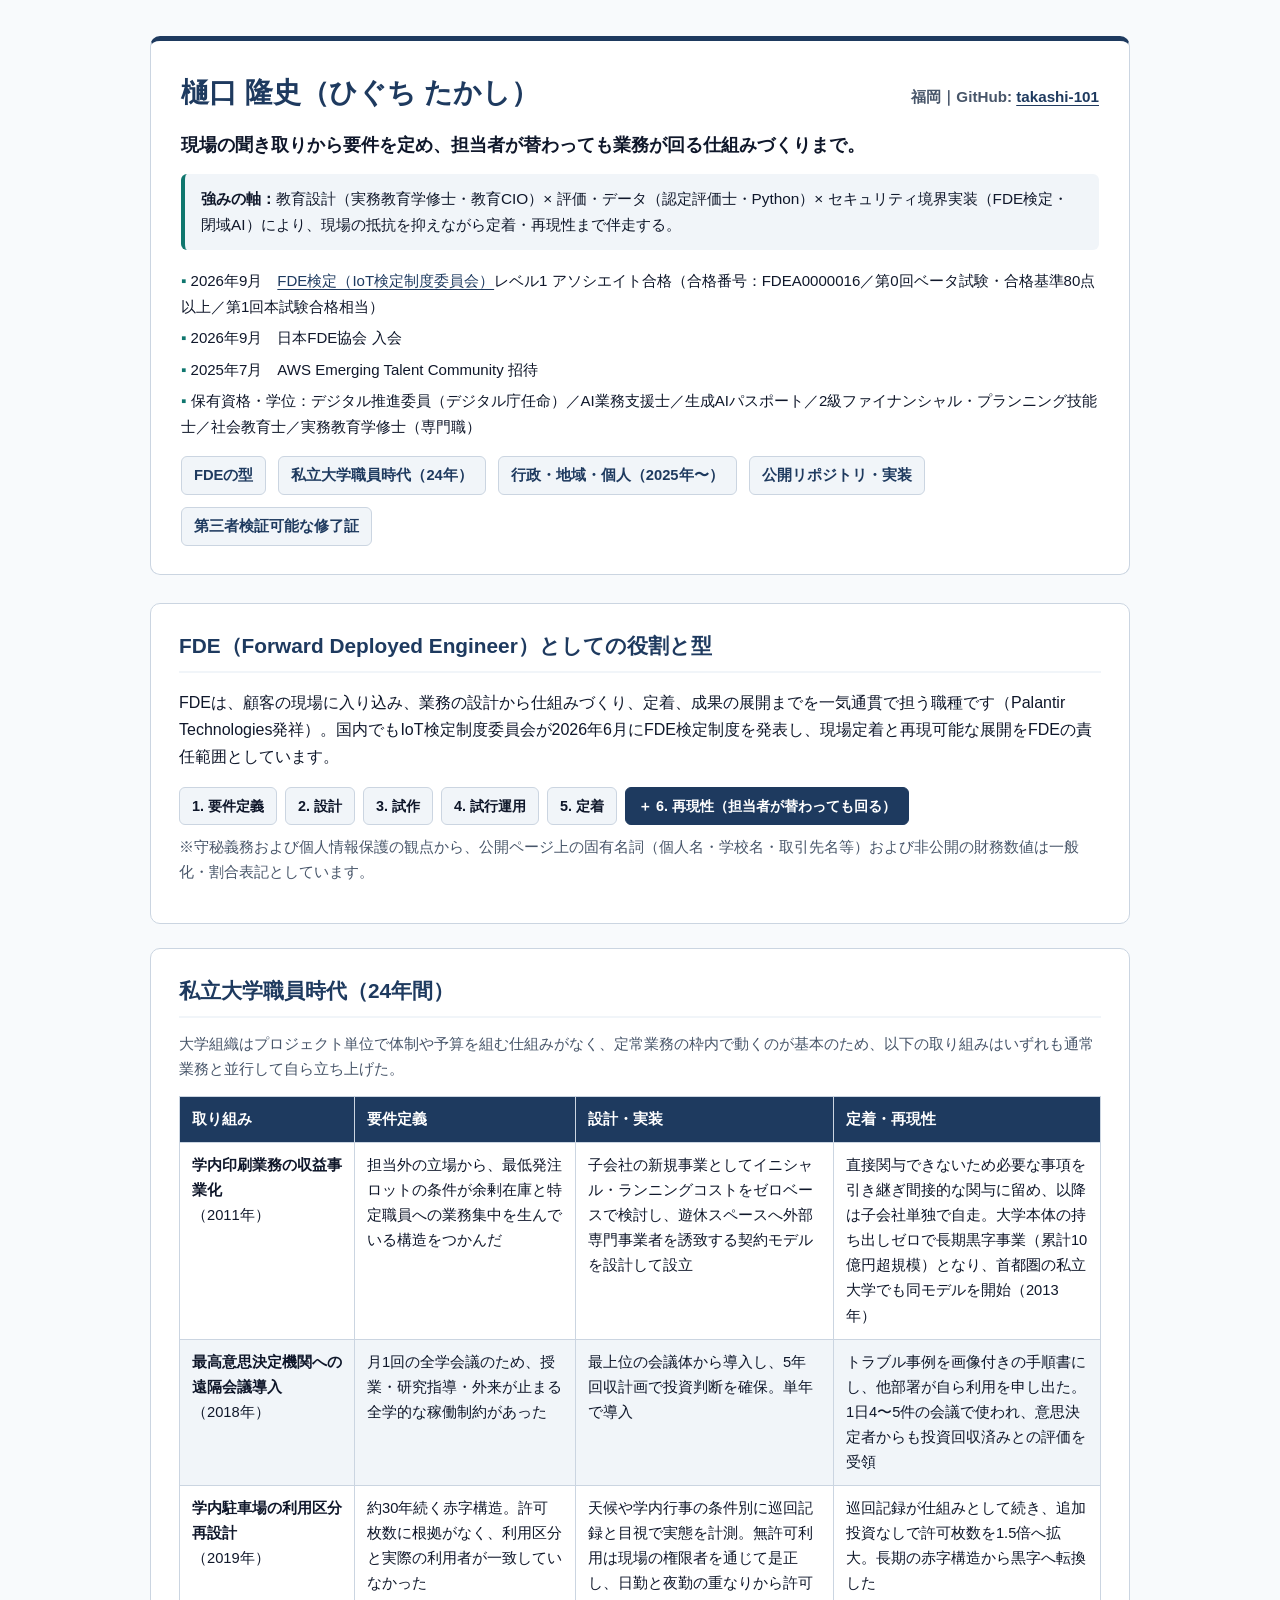
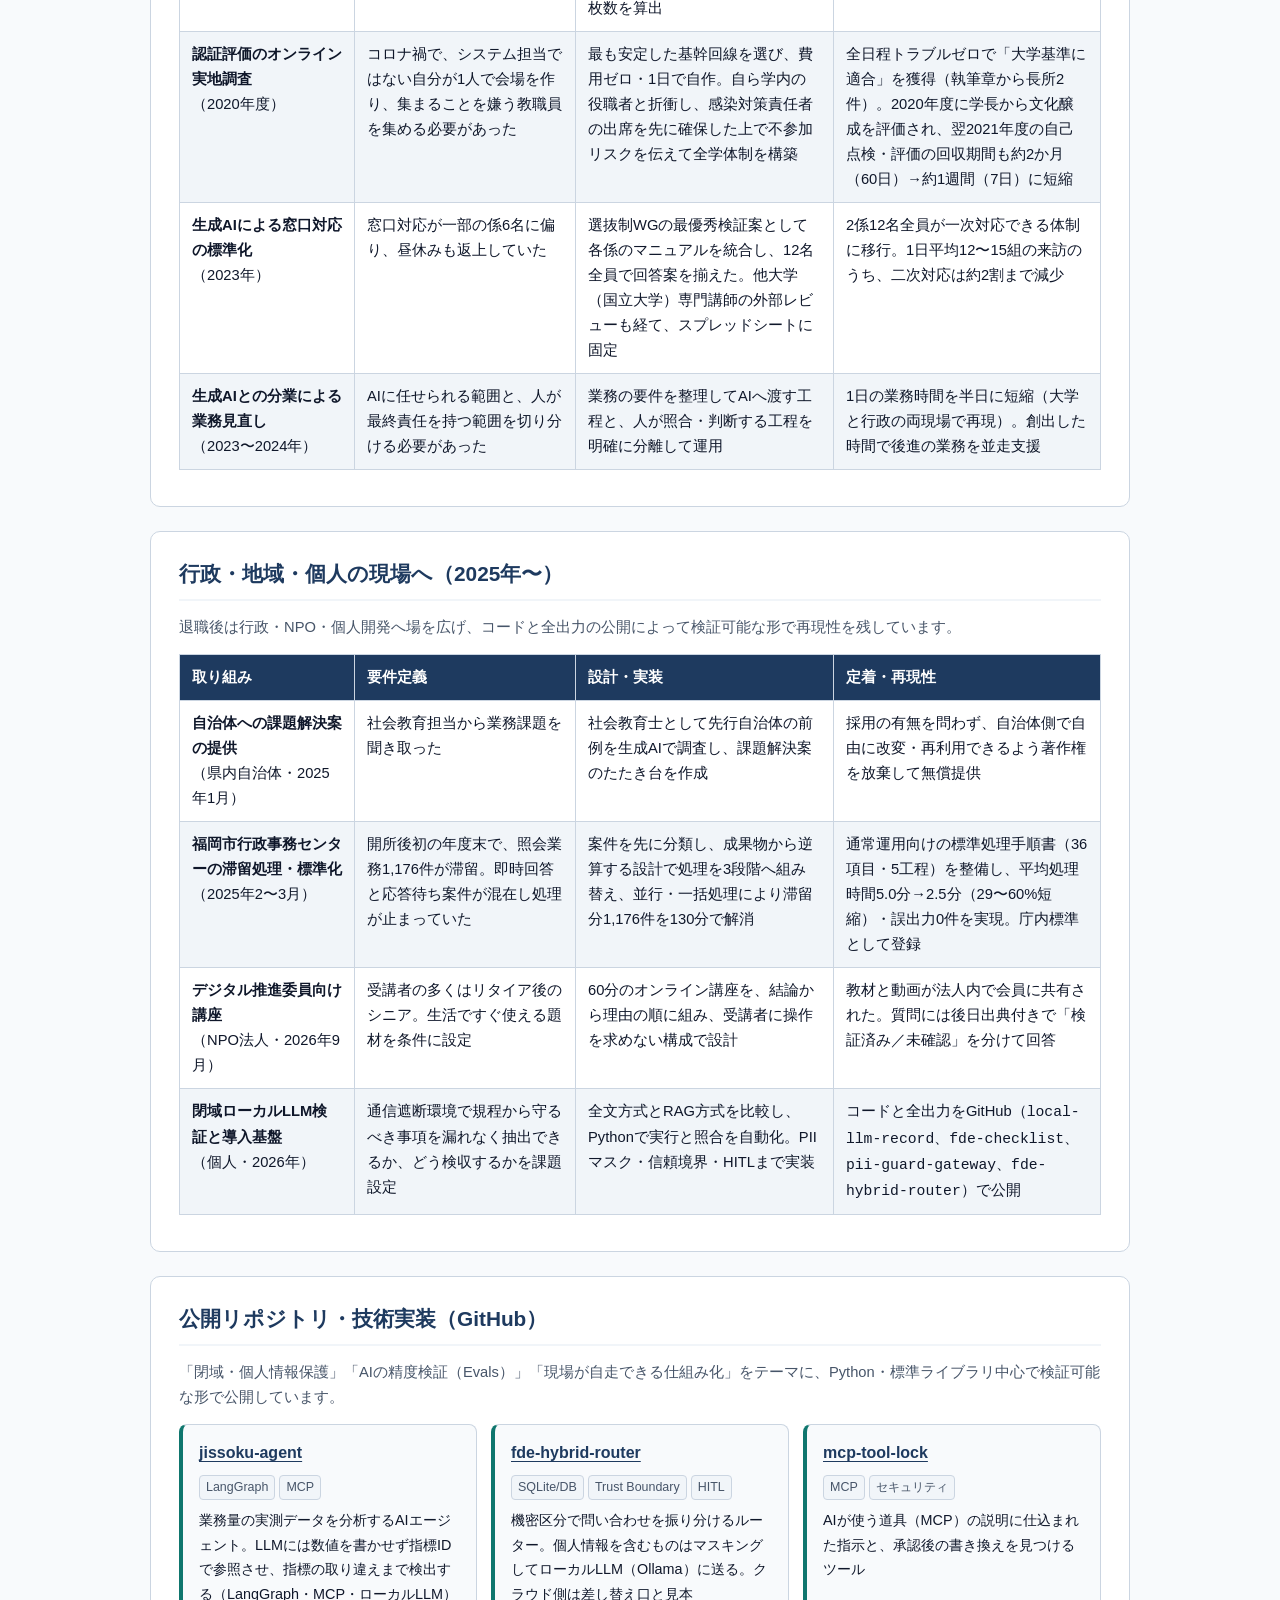
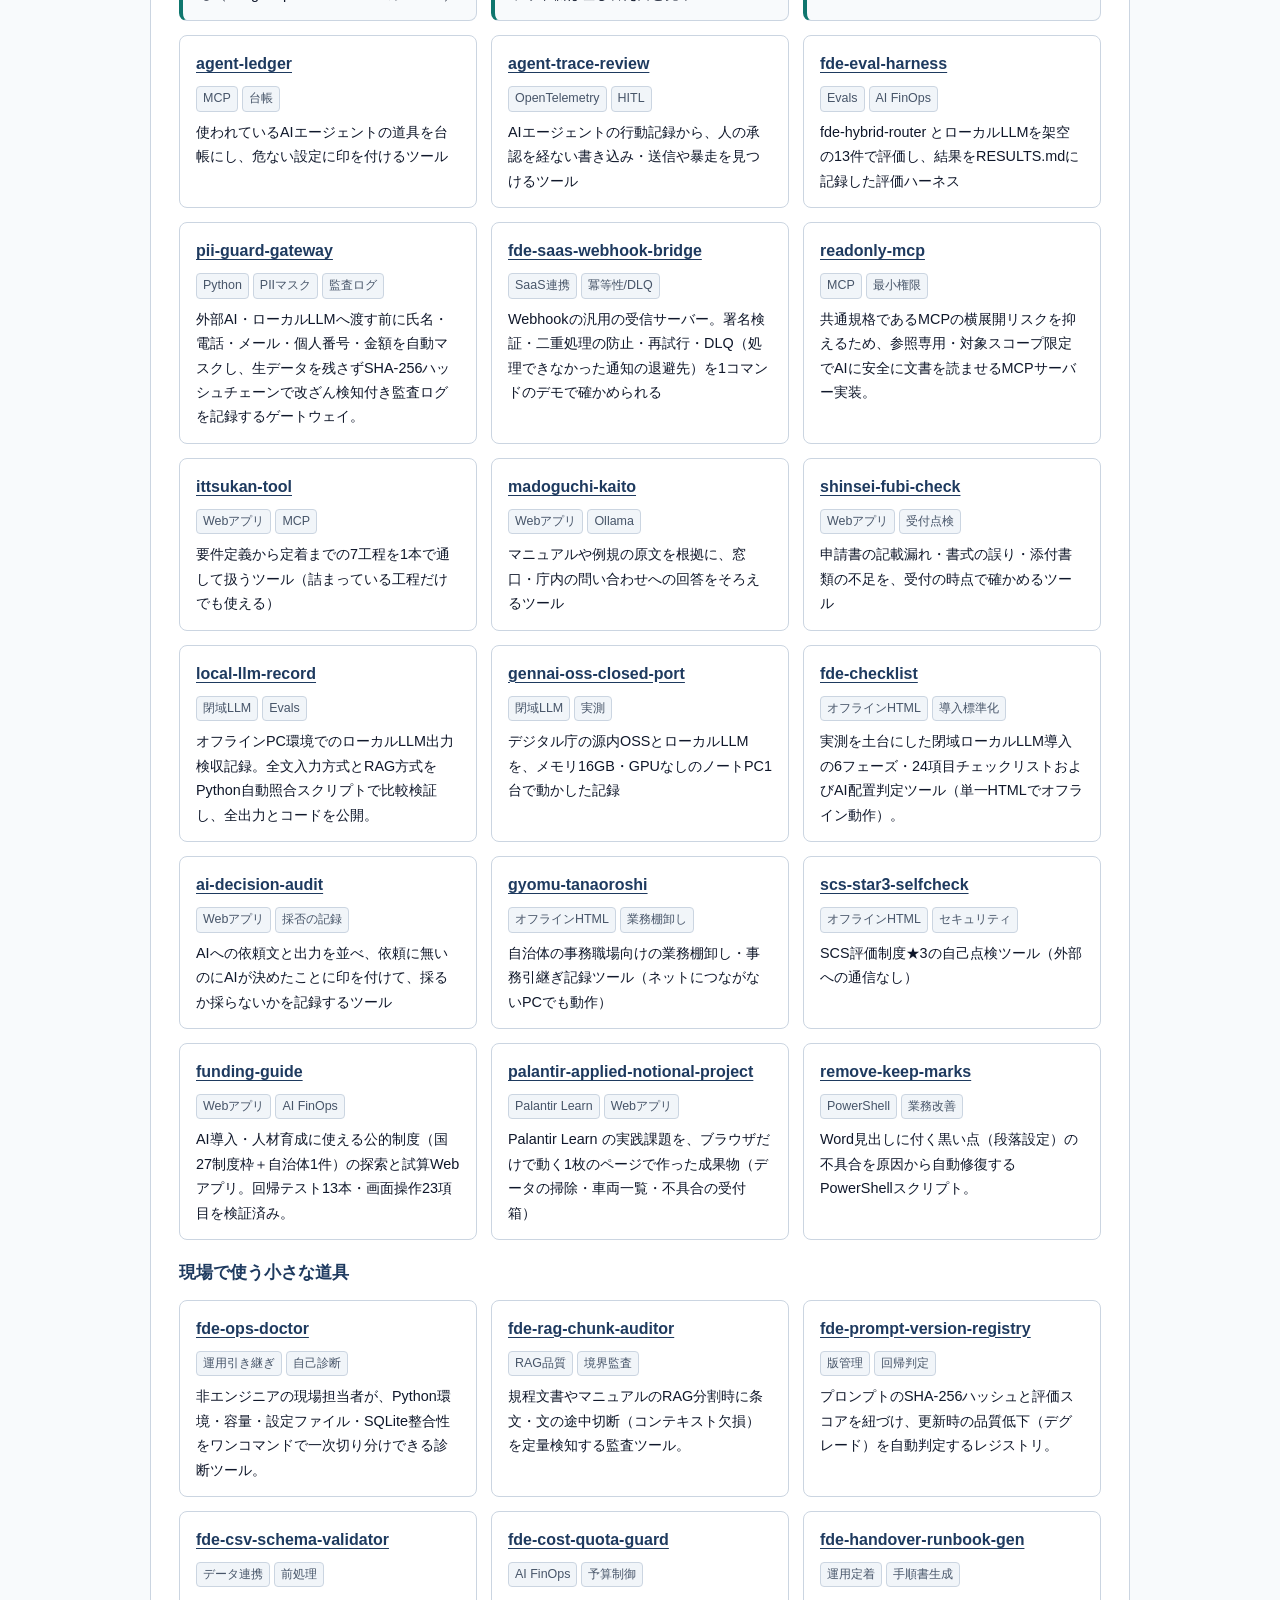
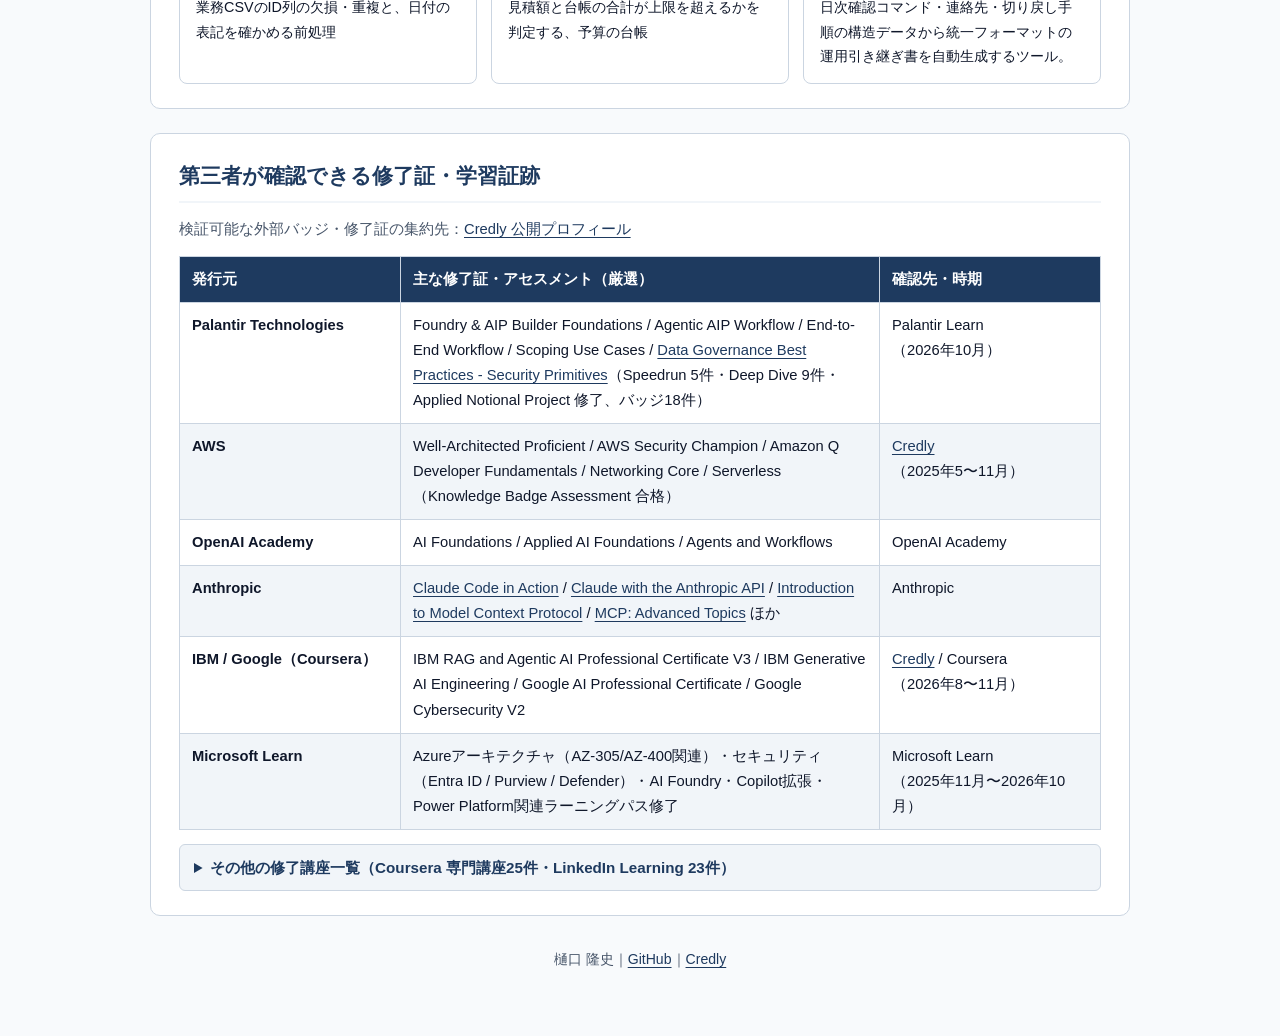
==== commit 2d17ae91: "修了証の一覧：PalantirのSecurity Primitivesを追加し、Anthropicの修了証に照会先のリンクを付ける" ====
--- a/index.html
+++ b/index.html
@@ -570,7 +570,7 @@
           <tbody role="rowgroup">
             <tr role="row">
               <td role="cell" data-label="発行元"><strong>Palantir Technologies</strong></td>
-              <td role="cell" data-label="主な修了証・アセスメント（厳選）">Foundry &amp; AIP Builder Foundations / Agentic AIP Workflow / End-to-End Workflow / Scoping Use Cases（Speedrun 5件・Deep Dive 9件・Applied Notional Project 修了、バッジ18件）</td>
+              <td role="cell" data-label="主な修了証・アセスメント（厳選）">Foundry &amp; AIP Builder Foundations / Agentic AIP Workflow / End-to-End Workflow / Scoping Use Cases / <a href="https://verify.skilljar.com/c/mimh9x3rzqo7">Data Governance Best Practices - Security Primitives</a>（Speedrun 5件・Deep Dive 9件・Applied Notional Project 修了、バッジ18件）</td>
               <td role="cell" data-label="確認先・時期">Palantir Learn<br>（2026年10月）</td>
             </tr>
             <tr role="row">
@@ -585,7 +585,7 @@
             </tr>
             <tr role="row">
               <td role="cell" data-label="発行元"><strong>Anthropic</strong></td>
-              <td role="cell" data-label="主な修了証・アセスメント（厳選）">Claude Code in Action / Claude with the Anthropic API / Introduction to Model Context Protocol / MCP: Advanced Topics ほか</td>
+              <td role="cell" data-label="主な修了証・アセスメント（厳選）"><a href="https://verify.skilljar.com/c/53iz7cz2u65x">Claude Code in Action</a> / <a href="https://verify.skilljar.com/c/xcpjvyndrvd5">Claude with the Anthropic API</a> / <a href="https://verify.skilljar.com/c/f4mh7a6yywz4">Introduction to Model Context Protocol</a> / <a href="https://verify.skilljar.com/c/gqjh45tamjd8">MCP: Advanced Topics</a> ほか</td>
               <td role="cell" data-label="確認先・時期">Anthropic</td>
             </tr>
             <tr role="row">
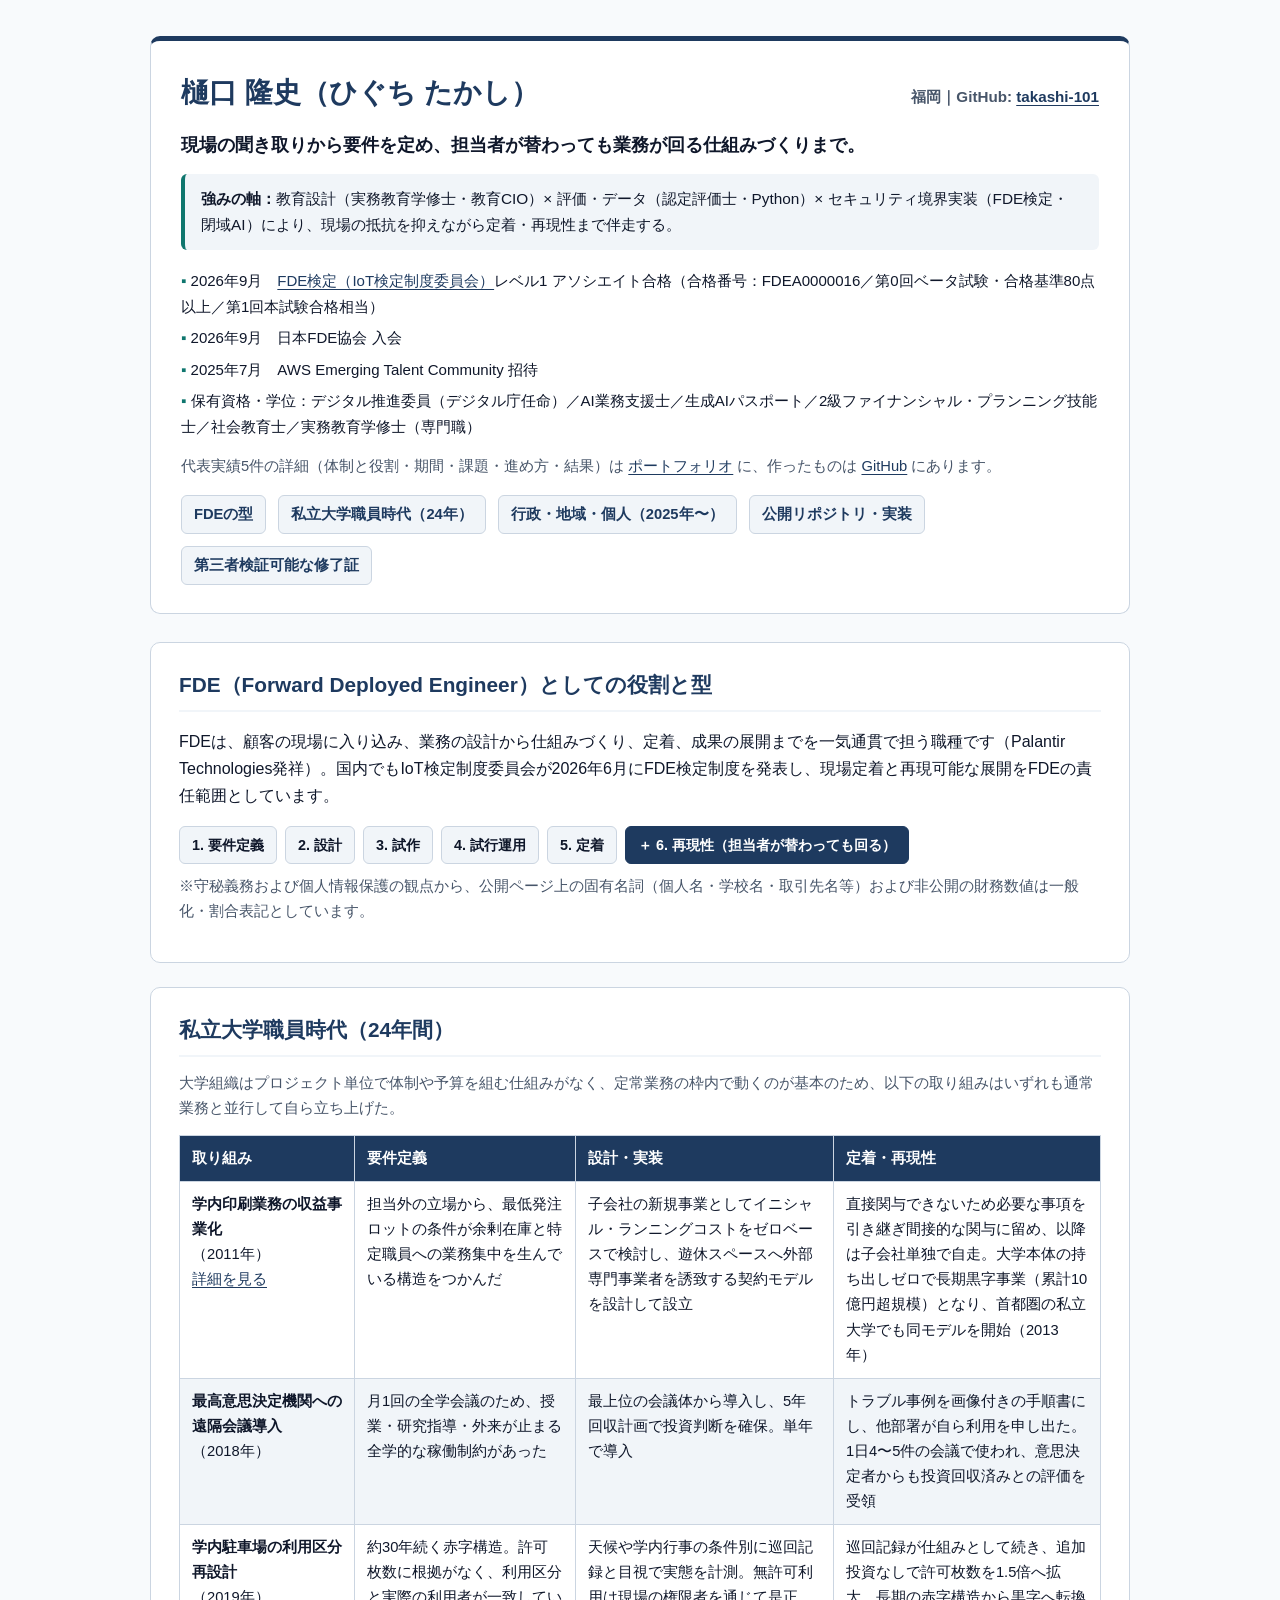
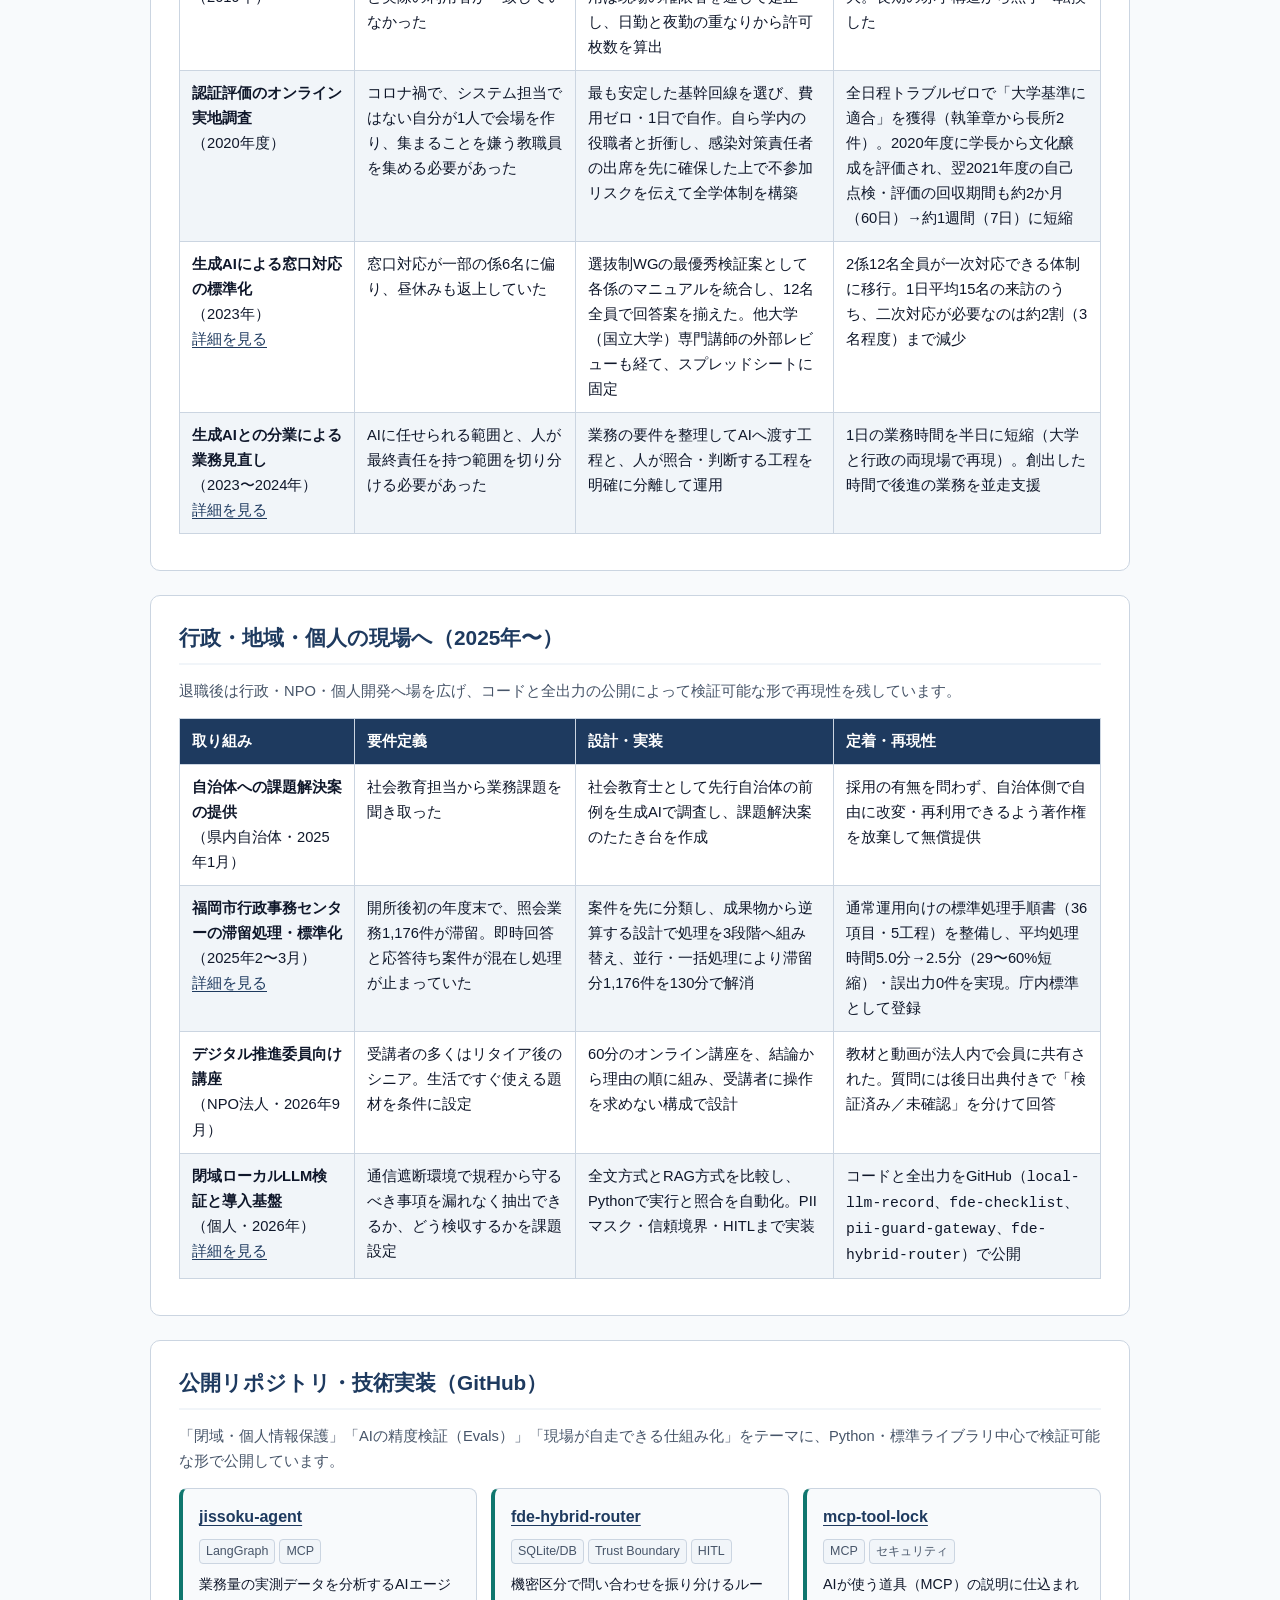
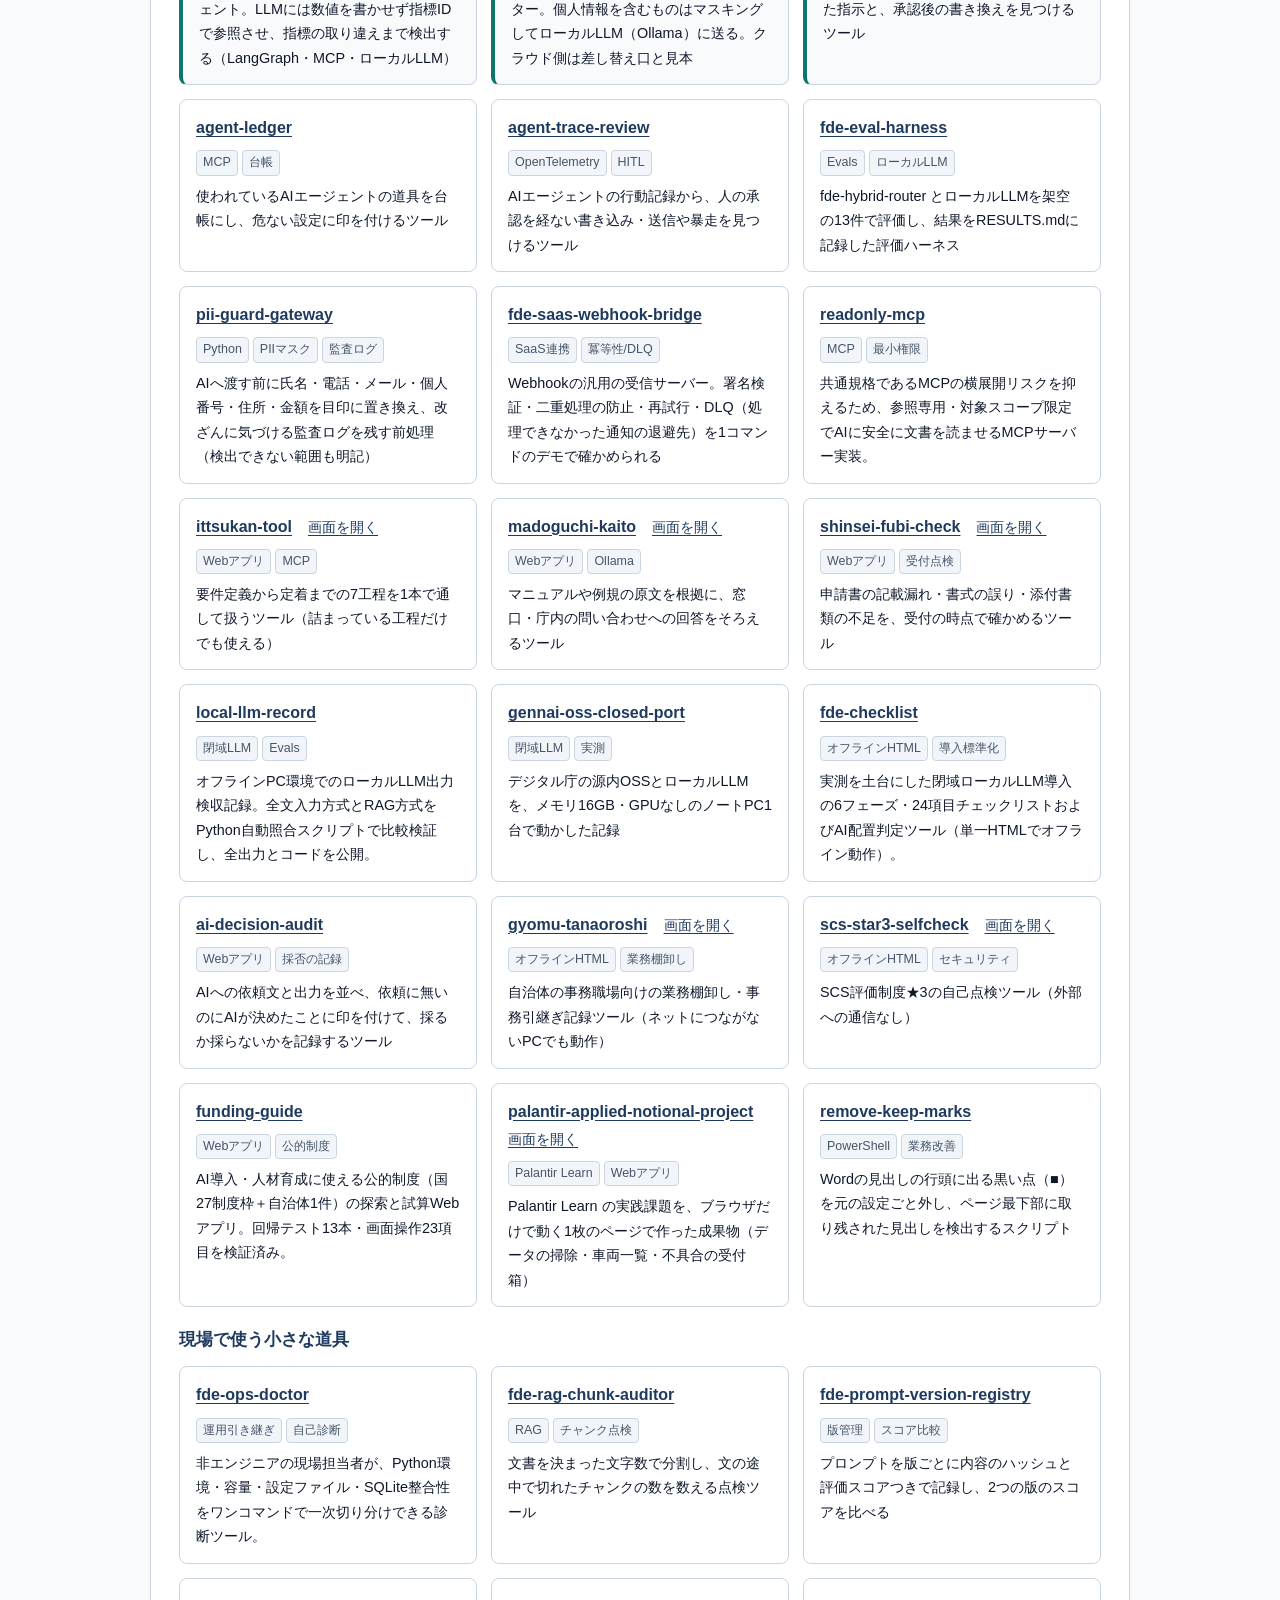
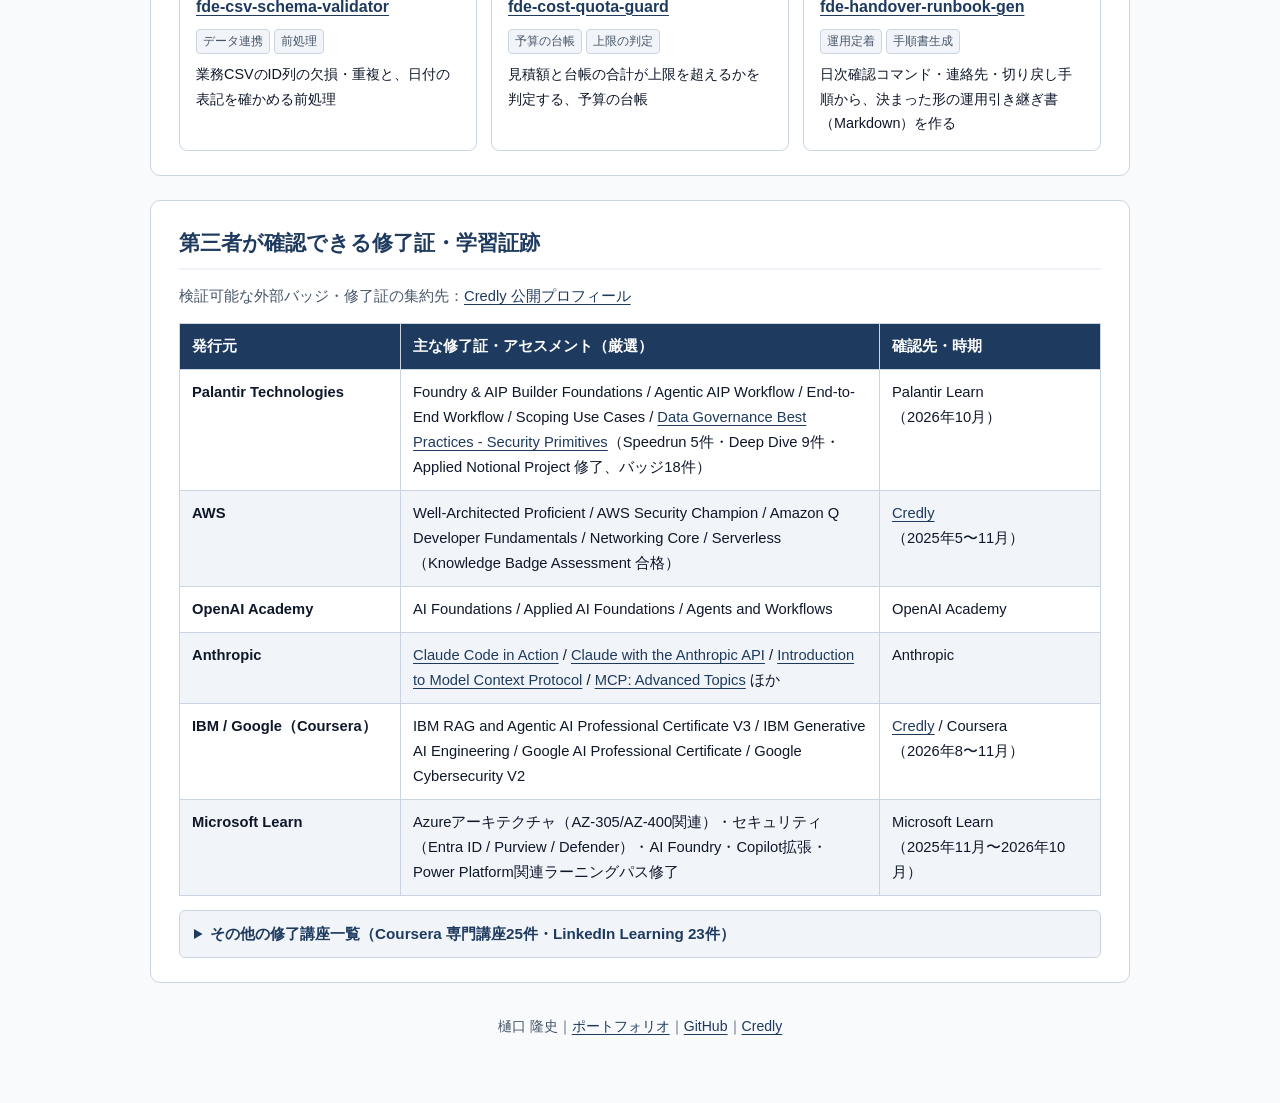
==== commit beea89f5: "トップページ：ポートフォリオへの導線と詳細ページへのリンクを追加し、カードの説明・タグと窓口対応の来訪数をREADME・ポートフォリオの記載にそろえる" ====
--- a/index.html
+++ b/index.html
@@ -289,6 +289,7 @@
         <li>2025年7月　AWS Emerging Talent Community 招待</li>
         <li>保有資格・学位：デジタル推進委員（デジタル庁任命）／AI業務支援士／生成AIパスポート／2級ファイナンシャル・プランニング技能士／社会教育士／実務教育学修士（専門職）</li>
       </ul>
+      <p class="section-note" style="margin: 14px 0 0;">代表実績5件の詳細（体制と役割・期間・課題・進め方・結果）は <a href="portfolio/">ポートフォリオ</a> に、作ったものは <a href="https://github.com/takashi-101">GitHub</a> にあります。</p>
       <nav class="nav-links" aria-label="ページ内ナビゲーション">
         <a href="#fde">FDEの型</a>
         <a href="#university">私立大学職員時代（24年）</a>
@@ -327,7 +328,7 @@
           </thead>
           <tbody role="rowgroup">
             <tr role="row">
-              <td role="cell" data-label="取り組み"><strong>学内印刷業務の収益事業化</strong><br>（2011年）</td>
+              <td role="cell" data-label="取り組み"><strong>学内印刷業務の収益事業化</strong><br>（2011年）<br><a href="portfolio/printing.html">詳細を見る</a></td>
               <td role="cell" data-label="要件定義">担当外の立場から、最低発注ロットの条件が余剰在庫と特定職員への業務集中を生んでいる構造をつかんだ</td>
               <td role="cell" data-label="設計・実装">子会社の新規事業としてイニシャル・ランニングコストをゼロベースで検討し、遊休スペースへ外部専門事業者を誘致する契約モデルを設計して設立</td>
               <td role="cell" data-label="定着・再現性">直接関与できないため必要な事項を引き継ぎ間接的な関与に留め、以降は子会社単独で自走。大学本体の持ち出しゼロで長期黒字事業（累計10億円超規模）となり、首都圏の私立大学でも同モデルを開始（2013年）</td>
@@ -351,13 +352,13 @@
               <td role="cell" data-label="定着・再現性">全日程トラブルゼロで「大学基準に適合」を獲得（執筆章から長所2件）。2020年度に学長から文化醸成を評価され、翌2021年度の自己点検・評価の回収期間も約2か月（60日）→約1週間（7日）に短縮</td>
             </tr>
             <tr role="row">
-              <td role="cell" data-label="取り組み"><strong>生成AIによる窓口対応の標準化</strong><br>（2023年）</td>
+              <td role="cell" data-label="取り組み"><strong>生成AIによる窓口対応の標準化</strong><br>（2023年）<br><a href="portfolio/madoguchi.html">詳細を見る</a></td>
               <td role="cell" data-label="要件定義">窓口対応が一部の係6名に偏り、昼休みも返上していた</td>
               <td role="cell" data-label="設計・実装">選抜制WGの最優秀検証案として各係のマニュアルを統合し、12名全員で回答案を揃えた。他大学（国立大学）専門講師の外部レビューも経て、スプレッドシートに固定</td>
-              <td role="cell" data-label="定着・再現性">2係12名全員が一次対応できる体制に移行。1日平均12〜15組の来訪のうち、二次対応は約2割まで減少</td>
-            </tr>
-            <tr role="row">
-              <td role="cell" data-label="取り組み"><strong>生成AIとの分業による業務見直し</strong><br>（2023〜2024年）</td>
+              <td role="cell" data-label="定着・再現性">2係12名全員が一次対応できる体制に移行。1日平均15名の来訪のうち、二次対応が必要なのは約2割（3名程度）まで減少</td>
+            </tr>
+            <tr role="row">
+              <td role="cell" data-label="取り組み"><strong>生成AIとの分業による業務見直し</strong><br>（2023〜2024年）<br><a href="portfolio/ai-bungyo.html">詳細を見る</a></td>
               <td role="cell" data-label="要件定義">AIに任せられる範囲と、人が最終責任を持つ範囲を切り分ける必要があった</td>
               <td role="cell" data-label="設計・実装">業務の要件を整理してAIへ渡す工程と、人が照合・判断する工程を明確に分離して運用</td>
               <td role="cell" data-label="定着・再現性">1日の業務時間を半日に短縮（大学と行政の両現場で再現）。創出した時間で後進の業務を並走支援</td>
@@ -388,7 +389,7 @@
               <td role="cell" data-label="定着・再現性">採用の有無を問わず、自治体側で自由に改変・再利用できるよう著作権を放棄して無償提供</td>
             </tr>
             <tr role="row">
-              <td role="cell" data-label="取り組み"><strong>福岡市行政事務センターの滞留処理・標準化</strong><br>（2025年2〜3月）</td>
+              <td role="cell" data-label="取り組み"><strong>福岡市行政事務センターの滞留処理・標準化</strong><br>（2025年2〜3月）<br><a href="portfolio/fukuoka-city.html">詳細を見る</a></td>
               <td role="cell" data-label="要件定義">開所後初の年度末で、照会業務1,176件が滞留。即時回答と応答待ち案件が混在し処理が止まっていた</td>
               <td role="cell" data-label="設計・実装">案件を先に分類し、成果物から逆算する設計で処理を3段階へ組み替え、並行・一括処理により滞留分1,176件を130分で解消</td>
               <td role="cell" data-label="定着・再現性">通常運用向けの標準処理手順書（36項目・5工程）を整備し、平均処理時間5.0分→2.5分（29〜60%短縮）・誤出力0件を実現。庁内標準として登録</td>
@@ -400,7 +401,7 @@
               <td role="cell" data-label="定着・再現性">教材と動画が法人内で会員に共有された。質問には後日出典付きで「検証済み／未確認」を分けて回答</td>
             </tr>
             <tr role="row">
-              <td role="cell" data-label="取り組み"><strong>閉域ローカルLLM検証と導入基盤</strong><br>（個人・2026年）</td>
+              <td role="cell" data-label="取り組み"><strong>閉域ローカルLLM検証と導入基盤</strong><br>（個人・2026年）<br><a href="portfolio/closed-llm.html">詳細を見る</a></td>
               <td role="cell" data-label="要件定義">通信遮断環境で規程から守るべき事項を漏れなく抽出できるか、どう検収するかを課題設定</td>
               <td role="cell" data-label="設計・実装">全文方式とRAG方式を比較し、Pythonで実行と照合を自動化。PIIマスク・信頼境界・HITLまで実装</td>
               <td role="cell" data-label="定着・再現性">コードと全出力をGitHub（<code>local-llm-record</code>、<code>fde-checklist</code>、<code>pii-guard-gateway</code>、<code>fde-hybrid-router</code>）で公開</td>
@@ -441,13 +442,13 @@
         </div>
         <div class="repo-card">
           <div class="repo-title"><a href="https://github.com/takashi-101/fde-eval-harness">fde-eval-harness</a></div>
-          <span class="repo-tag">Evals</span><span class="repo-tag">AI FinOps</span>
+          <span class="repo-tag">Evals</span><span class="repo-tag">ローカルLLM</span>
           <p class="repo-desc">fde-hybrid-router とローカルLLMを架空の13件で評価し、結果をRESULTS.mdに記録した評価ハーネス</p>
         </div>
         <div class="repo-card">
           <div class="repo-title"><a href="https://github.com/takashi-101/pii-guard-gateway">pii-guard-gateway</a></div>
           <span class="repo-tag">Python</span><span class="repo-tag">PIIマスク</span><span class="repo-tag">監査ログ</span>
-          <p class="repo-desc">外部AI・ローカルLLMへ渡す前に氏名・電話・メール・個人番号・金額を自動マスクし、生データを残さずSHA-256ハッシュチェーンで改ざん検知付き監査ログを記録するゲートウェイ。</p>
+          <p class="repo-desc">AIへ渡す前に氏名・電話・メール・個人番号・住所・金額を目印に置き換え、改ざんに気づける監査ログを残す前処理（検出できない範囲も明記）</p>
         </div>
         <div class="repo-card">
           <div class="repo-title"><a href="https://github.com/takashi-101/fde-saas-webhook-bridge">fde-saas-webhook-bridge</a></div>
@@ -460,17 +461,17 @@
           <p class="repo-desc">共通規格であるMCPの横展開リスクを抑えるため、参照専用・対象スコープ限定でAIに安全に文書を読ませるMCPサーバー実装。</p>
         </div>
         <div class="repo-card">
-          <div class="repo-title"><a href="https://github.com/takashi-101/ittsukan-tool">ittsukan-tool</a></div>
+          <div class="repo-title"><a href="https://github.com/takashi-101/ittsukan-tool">ittsukan-tool</a>　<a href="https://takashi-101.github.io/ittsukan-tool/" style="font-weight: 400; font-size: 0.88rem;">画面を開く</a></div>
           <span class="repo-tag">Webアプリ</span><span class="repo-tag">MCP</span>
           <p class="repo-desc">要件定義から定着までの7工程を1本で通して扱うツール（詰まっている工程だけでも使える）</p>
         </div>
         <div class="repo-card">
-          <div class="repo-title"><a href="https://github.com/takashi-101/madoguchi-kaito">madoguchi-kaito</a></div>
+          <div class="repo-title"><a href="https://github.com/takashi-101/madoguchi-kaito">madoguchi-kaito</a>　<a href="https://takashi-101.github.io/madoguchi-kaito/" style="font-weight: 400; font-size: 0.88rem;">画面を開く</a></div>
           <span class="repo-tag">Webアプリ</span><span class="repo-tag">Ollama</span>
           <p class="repo-desc">マニュアルや例規の原文を根拠に、窓口・庁内の問い合わせへの回答をそろえるツール</p>
         </div>
         <div class="repo-card">
-          <div class="repo-title"><a href="https://github.com/takashi-101/shinsei-fubi-check">shinsei-fubi-check</a></div>
+          <div class="repo-title"><a href="https://github.com/takashi-101/shinsei-fubi-check">shinsei-fubi-check</a>　<a href="https://takashi-101.github.io/shinsei-fubi-check/" style="font-weight: 400; font-size: 0.88rem;">画面を開く</a></div>
           <span class="repo-tag">Webアプリ</span><span class="repo-tag">受付点検</span>
           <p class="repo-desc">申請書の記載漏れ・書式の誤り・添付書類の不足を、受付の時点で確かめるツール</p>
         </div>
@@ -495,29 +496,29 @@
           <p class="repo-desc">AIへの依頼文と出力を並べ、依頼に無いのにAIが決めたことに印を付けて、採るか採らないかを記録するツール</p>
         </div>
         <div class="repo-card">
-          <div class="repo-title"><a href="https://github.com/takashi-101/gyomu-tanaoroshi">gyomu-tanaoroshi</a></div>
+          <div class="repo-title"><a href="https://github.com/takashi-101/gyomu-tanaoroshi">gyomu-tanaoroshi</a>　<a href="https://takashi-101.github.io/gyomu-tanaoroshi/" style="font-weight: 400; font-size: 0.88rem;">画面を開く</a></div>
           <span class="repo-tag">オフラインHTML</span><span class="repo-tag">業務棚卸し</span>
           <p class="repo-desc">自治体の事務職場向けの業務棚卸し・事務引継ぎ記録ツール（ネットにつながないPCでも動作）</p>
         </div>
         <div class="repo-card">
-          <div class="repo-title"><a href="https://github.com/takashi-101/scs-star3-selfcheck">scs-star3-selfcheck</a></div>
+          <div class="repo-title"><a href="https://github.com/takashi-101/scs-star3-selfcheck">scs-star3-selfcheck</a>　<a href="https://takashi-101.github.io/scs-star3-selfcheck/" style="font-weight: 400; font-size: 0.88rem;">画面を開く</a></div>
           <span class="repo-tag">オフラインHTML</span><span class="repo-tag">セキュリティ</span>
           <p class="repo-desc">SCS評価制度★3の自己点検ツール（外部への通信なし）</p>
         </div>
         <div class="repo-card">
           <div class="repo-title"><a href="https://github.com/takashi-101/funding-guide">funding-guide</a></div>
-          <span class="repo-tag">Webアプリ</span><span class="repo-tag">AI FinOps</span>
+          <span class="repo-tag">Webアプリ</span><span class="repo-tag">公的制度</span>
           <p class="repo-desc">AI導入・人材育成に使える公的制度（国27制度枠＋自治体1件）の探索と試算Webアプリ。回帰テスト13本・画面操作23項目を検証済み。</p>
         </div>
         <div class="repo-card">
-          <div class="repo-title"><a href="https://github.com/takashi-101/palantir-applied-notional-project">palantir-applied-notional-project</a></div>
+          <div class="repo-title"><a href="https://github.com/takashi-101/palantir-applied-notional-project">palantir-applied-notional-project</a>　<a href="https://takashi-101.github.io/palantir-applied-notional-project/" style="font-weight: 400; font-size: 0.88rem;">画面を開く</a></div>
           <span class="repo-tag">Palantir Learn</span><span class="repo-tag">Webアプリ</span>
           <p class="repo-desc">Palantir Learn の実践課題を、ブラウザだけで動く1枚のページで作った成果物（データの掃除・車両一覧・不具合の受付箱）</p>
         </div>
         <div class="repo-card">
           <div class="repo-title"><a href="https://github.com/takashi-101/remove-keep-marks">remove-keep-marks</a></div>
           <span class="repo-tag">PowerShell</span><span class="repo-tag">業務改善</span>
-          <p class="repo-desc">Word見出しに付く黒い点（段落設定）の不具合を原因から自動修復するPowerShellスクリプト。</p>
+          <p class="repo-desc">Wordの見出しの行頭に出る黒い点（■）を元の設定ごと外し、ページ最下部に取り残された見出しを検出するスクリプト</p>
         </div>
       </div>
       <h3>現場で使う小さな道具</h3>
@@ -529,13 +530,13 @@
         </div>
         <div class="repo-card">
           <div class="repo-title"><a href="https://github.com/takashi-101/fde-rag-chunk-auditor">fde-rag-chunk-auditor</a></div>
-          <span class="repo-tag">RAG品質</span><span class="repo-tag">境界監査</span>
-          <p class="repo-desc">規程文書やマニュアルのRAG分割時に条文・文の途中切断（コンテキスト欠損）を定量検知する監査ツール。</p>
+          <span class="repo-tag">RAG</span><span class="repo-tag">チャンク点検</span>
+          <p class="repo-desc">文書を決まった文字数で分割し、文の途中で切れたチャンクの数を数える点検ツール</p>
         </div>
         <div class="repo-card">
           <div class="repo-title"><a href="https://github.com/takashi-101/fde-prompt-version-registry">fde-prompt-version-registry</a></div>
-          <span class="repo-tag">版管理</span><span class="repo-tag">回帰判定</span>
-          <p class="repo-desc">プロンプトのSHA-256ハッシュと評価スコアを紐づけ、更新時の品質低下（デグレード）を自動判定するレジストリ。</p>
+          <span class="repo-tag">版管理</span><span class="repo-tag">スコア比較</span>
+          <p class="repo-desc">プロンプトを版ごとに内容のハッシュと評価スコアつきで記録し、2つの版のスコアを比べる</p>
         </div>
         <div class="repo-card">
           <div class="repo-title"><a href="https://github.com/takashi-101/fde-csv-schema-validator">fde-csv-schema-validator</a></div>
@@ -544,13 +545,13 @@
         </div>
         <div class="repo-card">
           <div class="repo-title"><a href="https://github.com/takashi-101/fde-cost-quota-guard">fde-cost-quota-guard</a></div>
-          <span class="repo-tag">AI FinOps</span><span class="repo-tag">予算制御</span>
+          <span class="repo-tag">予算の台帳</span><span class="repo-tag">上限の判定</span>
           <p class="repo-desc">見積額と台帳の合計が上限を超えるかを判定する、予算の台帳</p>
         </div>
         <div class="repo-card">
           <div class="repo-title"><a href="https://github.com/takashi-101/fde-handover-runbook-gen">fde-handover-runbook-gen</a></div>
           <span class="repo-tag">運用定着</span><span class="repo-tag">手順書生成</span>
-          <p class="repo-desc">日次確認コマンド・連絡先・切り戻し手順の構造データから統一フォーマットの運用引き継ぎ書を自動生成するツール。</p>
+          <p class="repo-desc">日次確認コマンド・連絡先・切り戻し手順から、決まった形の運用引き継ぎ書（Markdown）を作る</p>
         </div>
       </div>
     </section>
@@ -676,7 +677,7 @@
     </section>
 
     <footer>
-      樋口 隆史｜<a href="https://github.com/takashi-101">GitHub</a>｜<a href="https://www.credly.com/users/takashi-higuchi.2d0eec27">Credly</a>
+      樋口 隆史｜<a href="portfolio/">ポートフォリオ</a>｜<a href="https://github.com/takashi-101">GitHub</a>｜<a href="https://www.credly.com/users/takashi-higuchi.2d0eec27">Credly</a>
     </footer>
   </div>
 </body>
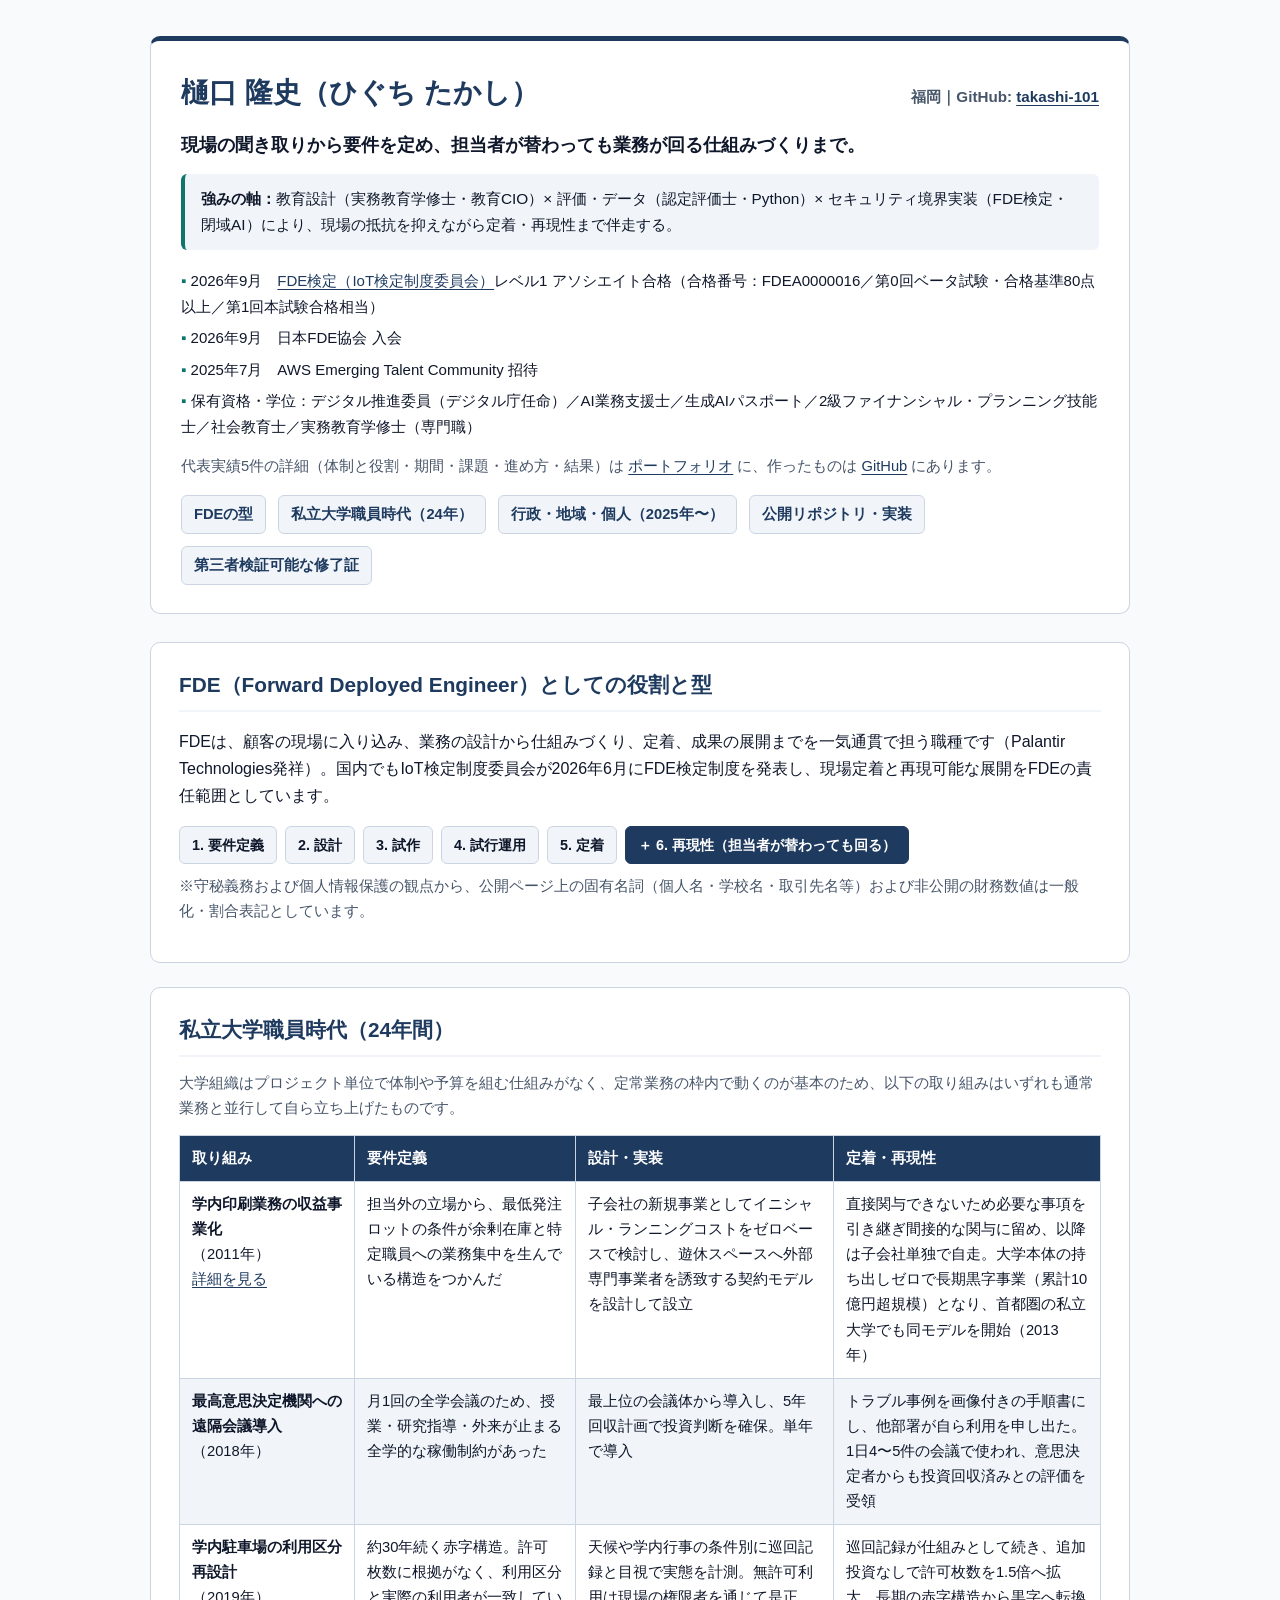
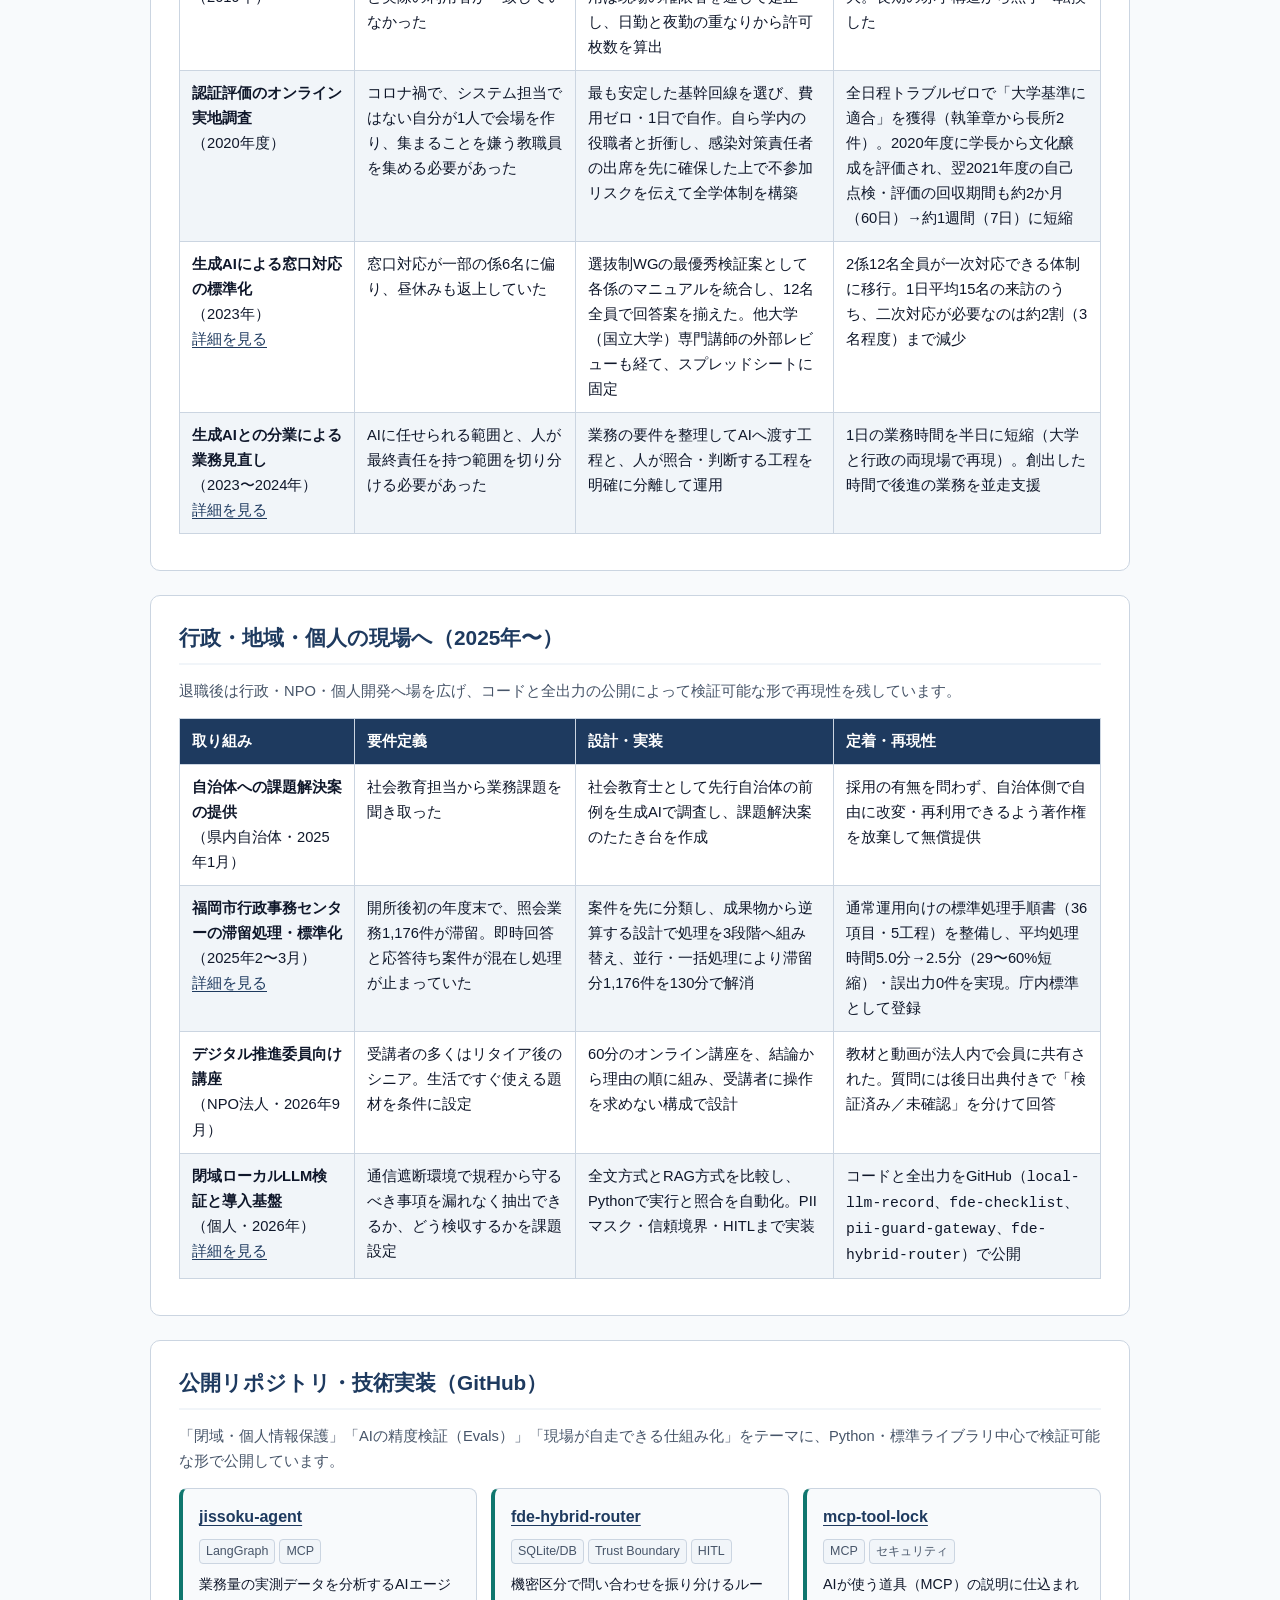
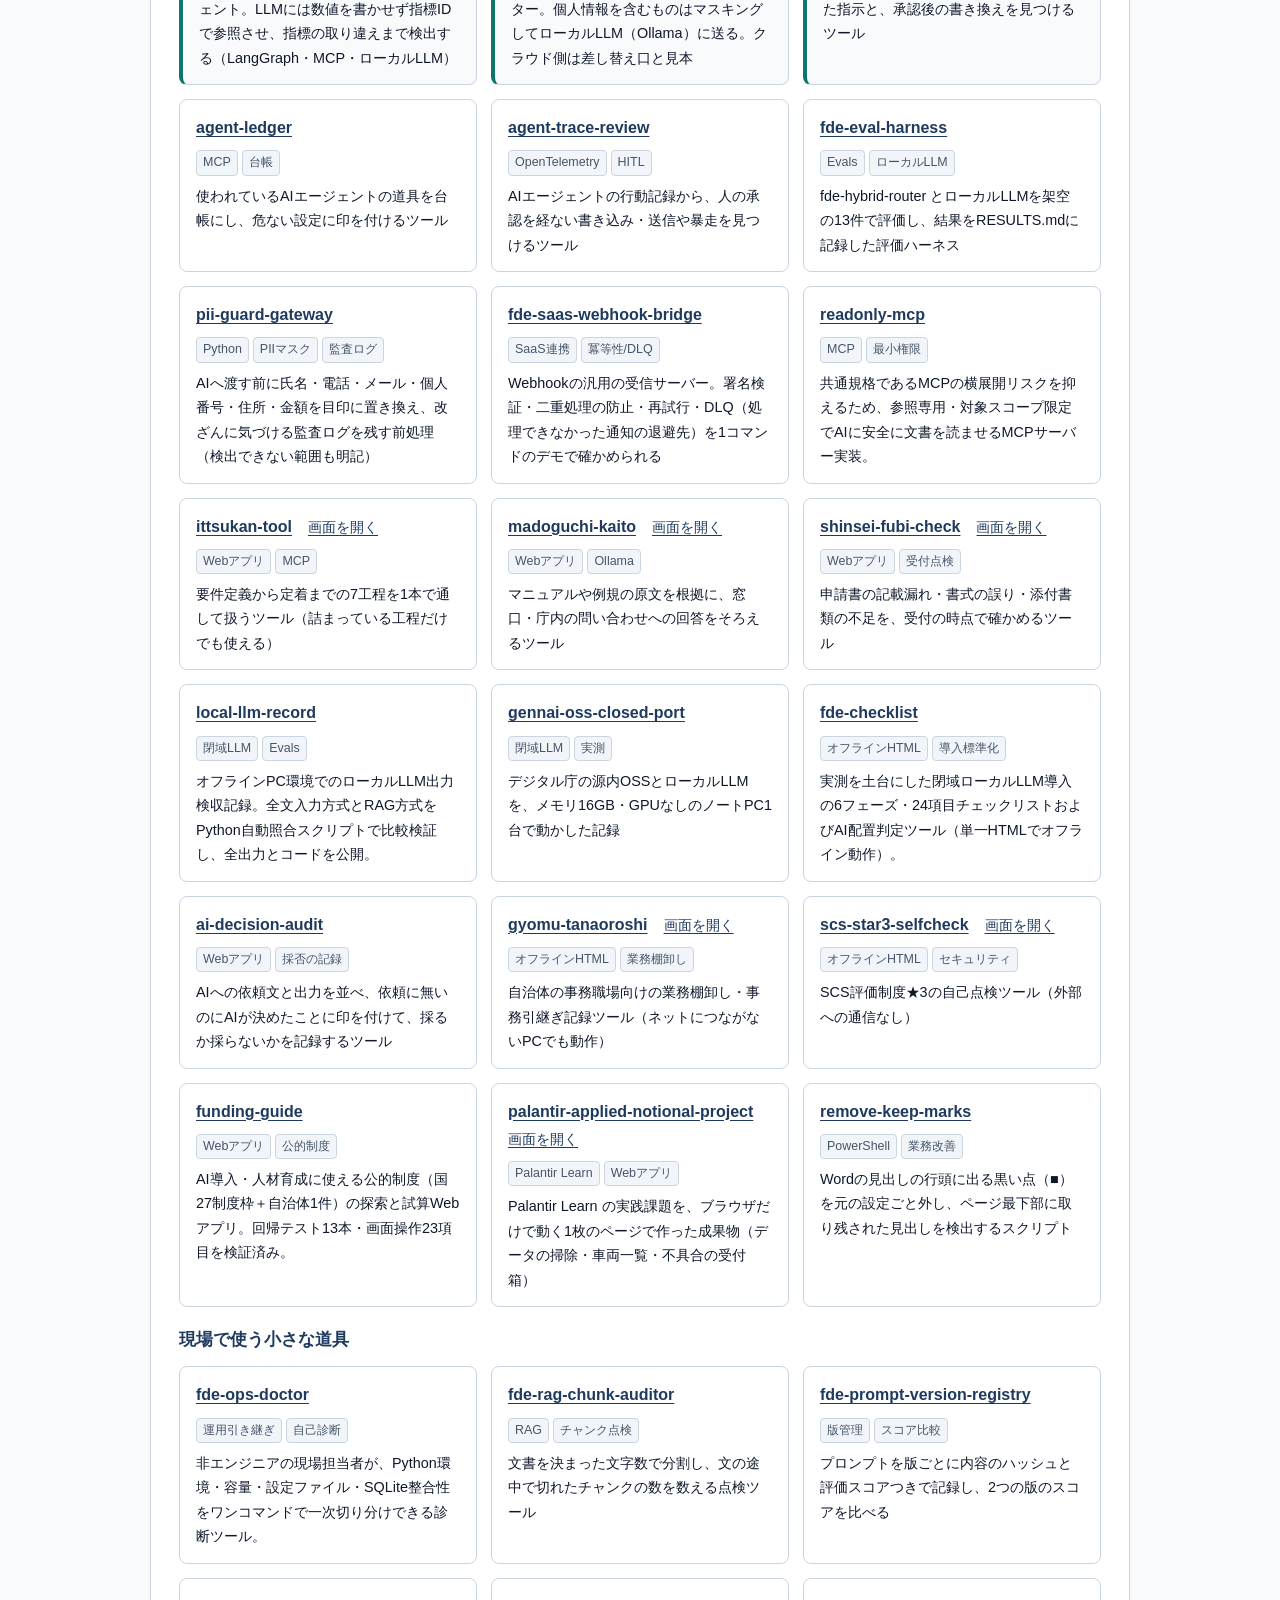
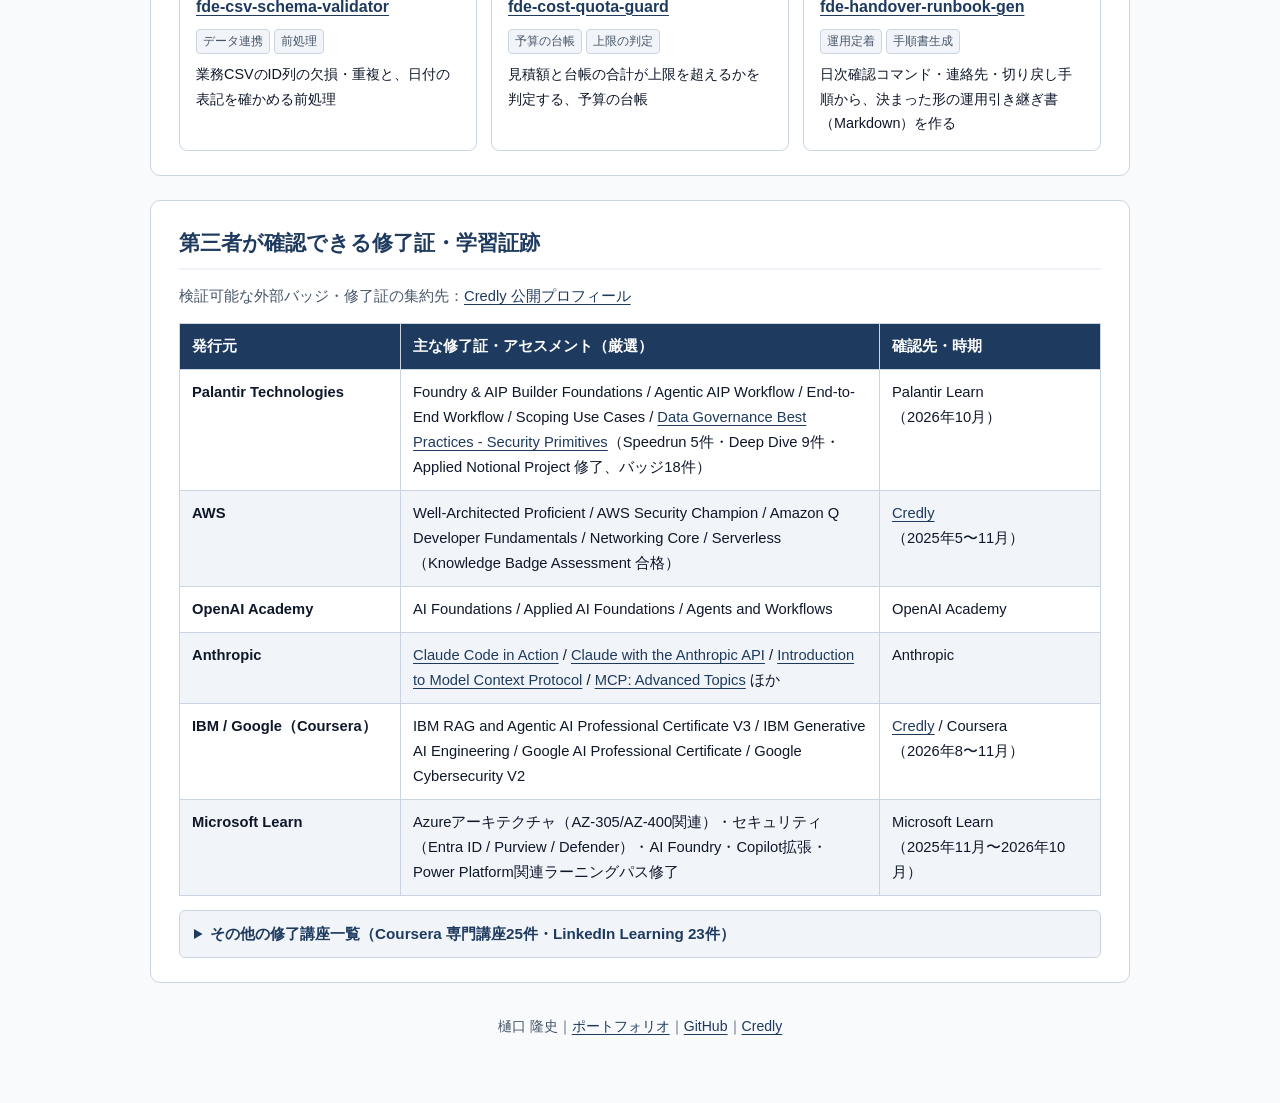
==== commit cb622aa4: "トップページ：検索結果や共有時に出る説明文を追加し、文末の書き方をそろえる" ====
--- a/index.html
+++ b/index.html
@@ -4,6 +4,7 @@
   <meta charset="utf-8">
   <meta name="viewport" content="width=device-width, initial-scale=1.0">
   <title>樋口 隆史（ひぐち たかし）｜FDE ポートフォリオ・経歴</title>
+  <meta name="description" content="現場の聞き取りから要件を定め、担当者が替わっても業務が回る仕組みづくりまで。大学職員24年と行政の現場での取り組み、公開リポジトリ、第三者が確認できる修了証をまとめています。">
   <style>
     :root {
       --primary: #1e3a5f;
@@ -315,7 +316,7 @@
 
     <section id="university">
       <h2>私立大学職員時代（24年間）</h2>
-      <p class="section-note">大学組織はプロジェクト単位で体制や予算を組む仕組みがなく、定常業務の枠内で動くのが基本のため、以下の取り組みはいずれも通常業務と並行して自ら立ち上げた。</p>
+      <p class="section-note">大学組織はプロジェクト単位で体制や予算を組む仕組みがなく、定常業務の枠内で動くのが基本のため、以下の取り組みはいずれも通常業務と並行して自ら立ち上げたものです。</p>
       <div class="table-wrap">
         <table class="stack" role="table">
           <thead role="rowgroup">
